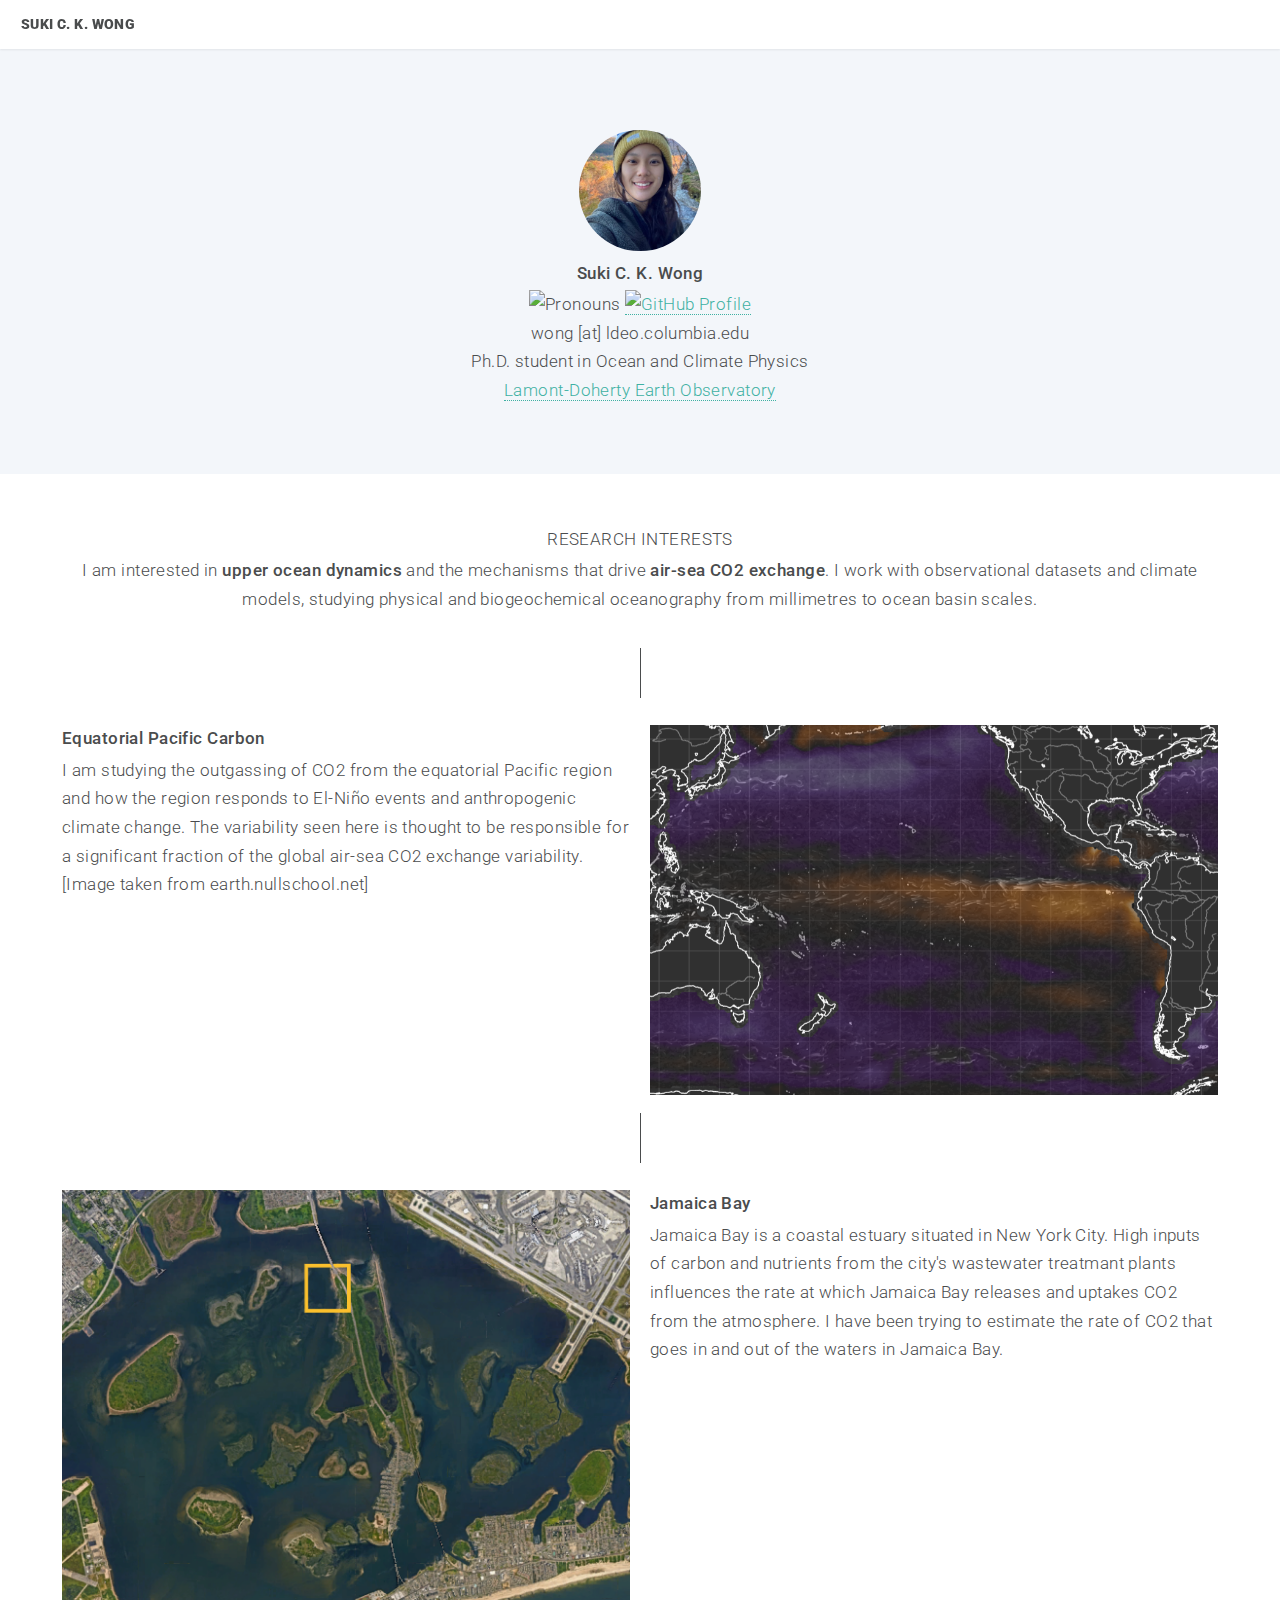
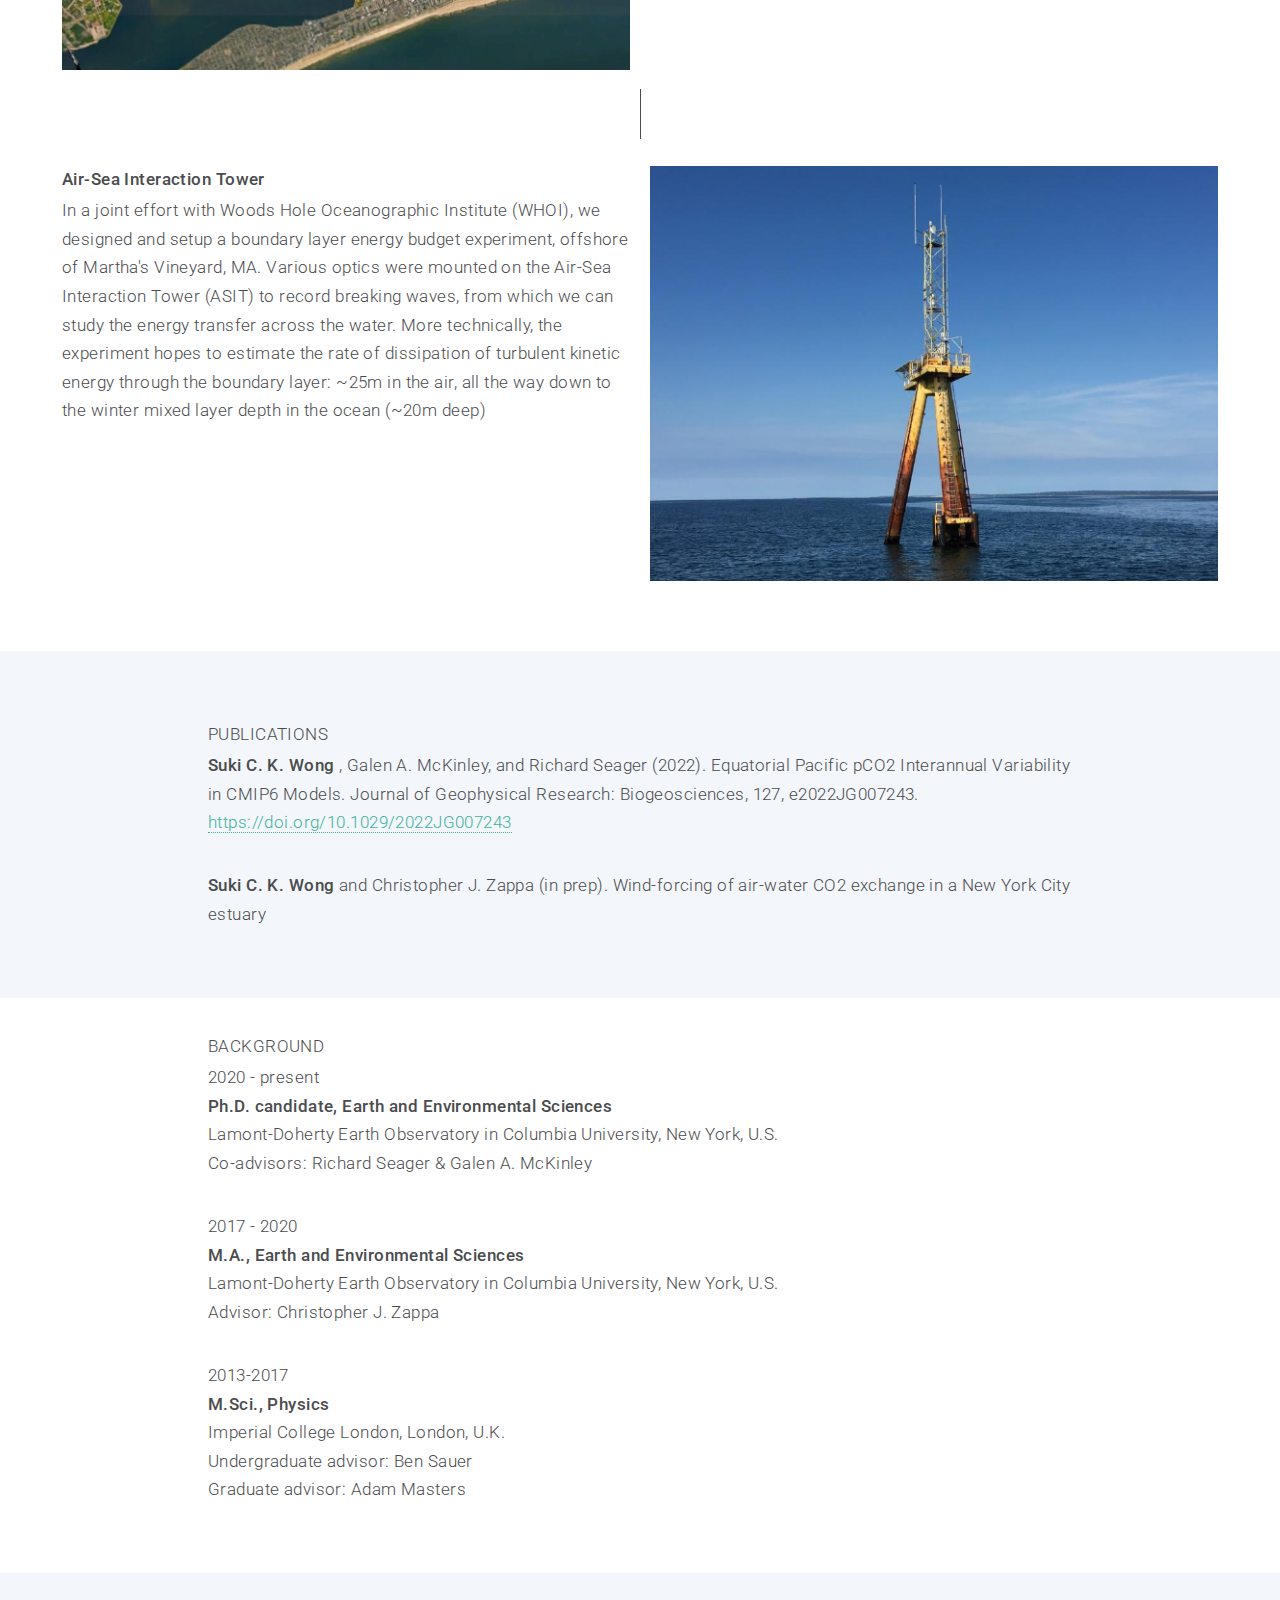
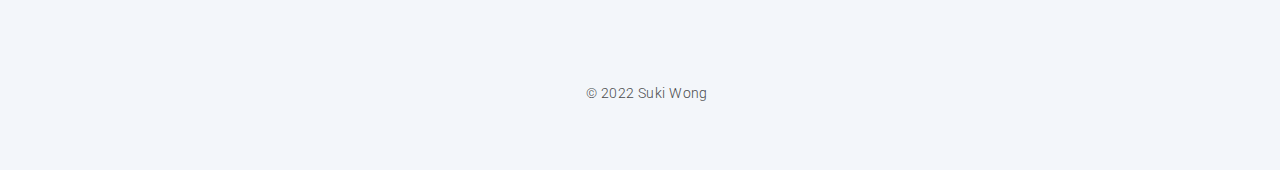
==== index.html @ 94320624 "Add files via upload" ====
<!DOCTYPE HTML>
<html>
	<head>
		<title>Suki</title>
		<meta charset="utf-8" />
		<meta name="viewport" content="width=device-width, initial-scale=1, user-scalable=no" />
		<link href="https://fonts.googleapis.com/css2?family=Open+Sans&family=Roboto:wght@100;300;400;500;700&display=swap" rel="stylesheet">
		<link rel="stylesheet" href="assets/css/main.css" />
		<noscript><link rel="stylesheet" href="assets/css/noscript.css" /></noscript>
	</head>
	<body class="no-sidebar is-preload">
		<div id="page-wrapper">

			<!-- Header -->
				<header id="header">
					<h1 id="logo"><a href="sckw.github.io">Suki C. K. Wong</a></h1>
					<nav id="nav">
						<ul>													
							<li class="current"><a href="#"></a></li>
							<!-- REMOVED DROPDOWN MENU TO KEEP IT SIMPLE FOR MY PERSONAL SITE -->
							<!-- <li class="submenu">
								<a href="#">Layouts</a>
								<ul>
									<li><a href="left-sidebar.html">Left Sidebar</a></li>
									<li><a href="right-sidebar.html">Right Sidebar</a></li>
									<li><a href="no-sidebar.html">No Sidebar</a></li>
									<li><a href="contact.html">Contact</a></li>
									<li class="submenu">
										<a href="#">Submenu</a>
										<ul>
											<li><a href="#">Dolore Sed</a></li>
											<li><a href="#">Consequat</a></li>
											<li><a href="#">Lorem Magna</a></li>
											<li><a href="#">Sed Magna</a></li>
											<li><a href="#">Ipsum Nisl</a></li>
										</ul>
									</li>
								</ul>
							</li> -->
						</ul>
					</nav>
				</header>

			<!-- Main -->
				<article id="main">

					<header class="special container">
						<!-- <span class="icon solid fa-mobile-alt"></span> -->
						<span class="profile"><img src ="suki_crop.jpeg"></span>
						<h4 id="name">Suki C. K. Wong</h4>
						<p>
						<img alt="Pronouns" src="https://img.shields.io/static/v1?label=pronouns&message=she/her&color=red&style=flat-square" />
						<a class="reference external image-reference" href="http://github.com/sckw"><img alt="GitHub Profile" src="https://img.shields.io/github/followers/sckw?label=Github&amp;logo=github&amp;style=flat-square" /></a><br>
						wong [at] ldeo.columbia.edu <br>
						Ph.D. student in Ocean and Climate Physics<br>
						<a href="https://www.ldeo.columbia.edu/">Lamont-Doherty Earth Observatory</a>
						</p>
					</header>

					<!-- One -->
						<section class="wrapper style4 container">

							<!-- Content -->
								<div class="content">
									<section>
										<header>
											<h4>Research interests</h4>
											<p>I am interested in <strong>upper ocean dynamics</strong> and the mechanisms that drive <strong>air-sea CO2 exchange</strong>.  I work with observational datasets and climate models, studying physical and biogeochemical oceanography from millimetres to ocean basin scales.</p>
										</header>

										<div class="vl"></div> 	
										<div class="row2">
										  <div class="column">
											<h4><strong>Equatorial Pacific Carbon</strong></h4>
											<p>I am studying the outgassing of CO2 from the equatorial Pacific region and how the region responds to El-Ni&#241;o events and anthropogenic climate change. The variability seen here is thought to be responsible for a significant fraction of the global air-sea CO2 exchange variability. [Image taken from earth.nullschool.net]</p>
										  </div>
										  <div class="column">
											<img src="nullearthschool_grab.png", style="width:100%;">											
										  </div>
										</div>
										
										<div class="vl"></div> 	
										
										<div class="row2">
										  <div class="column">
											<img src="JB.PNG", style="width:100%;">
										  </div>
										  <div class="column">
											<h4><strong>Jamaica Bay</strong></h4>
											<p> Jamaica Bay is a coastal estuary situated in New York City. High inputs of carbon and nutrients from the city's wastewater treatmant plants influences the rate at which Jamaica Bay releases and uptakes CO2 from the atmosphere. I have been trying to estimate the rate of CO2 that goes in and out of the waters in Jamaica Bay.</p>
										  </div>
										</div>
										
										<div class="vl"></div> 	
										<div class="row2">
										  <div class="column">
											<h4><strong>Air-Sea Interaction Tower</strong></h4>
											<p> In a joint effort with Woods Hole Oceanographic Institute (WHOI), we designed and setup a boundary layer energy budget experiment, offshore of Martha's Vineyard, MA. Various optics were mounted on the Air-Sea Interaction Tower (ASIT) to record breaking waves, from which we can study the energy transfer across the water. More technically, the experiment hopes to estimate the rate of dissipation of turbulent kinetic energy through the boundary layer: ~25m in the air, all the way down to the winter mixed layer depth in the ocean (~20m deep)</p>
										  </div>
										  <div class="column">
											<img src="asit.png", style="width:100%;">											
										  </div>
										</div>
										
									</section>
								</div>
						</section>
						<section class="wrapper style42 container">

							<div class="content2">
								<section>
									<header>
										<h4>Publications</h4>
										<p><strong>Suki C. K. Wong </strong>, Galen A. McKinley, and Richard Seager (2022). Equatorial Pacific pCO2 Interannual Variability  in CMIP6 Models. <i>Journal of
												Geophysical Research: Biogeosciences, 127, e2022JG007243.</i> <a href="https://doi.org/10.1029/2022JG007243"> https://doi.org/10.1029/2022JG007243</a></p>
										<p><strong>Suki C. K. Wong </strong>and Christopher J. Zappa (in prep). Wind-forcing of air-water CO2 exchange in a New York City estuary</p>
									</header>
							
									
								</section>
							</div>
							

						</section>
						<section class="wrapper style43 container">

							<div class="content3">
								<section>
									<header>
										<h4>Background</h4>
										<p>2020 - present<br><strong>Ph.D. candidate, Earth and Environmental Sciences</strong><br>Lamont-Doherty Earth Observatory in Columbia University, New York, U.S.<br>Co-advisors: Richard Seager & Galen A. McKinley
										</p>
										<p>2017 - 2020<br><strong>M.A., Earth and Environmental Sciences</strong><br>Lamont-Doherty Earth Observatory in Columbia University, New York, U.S.<br>Advisor: Christopher J. Zappa
										</p>
										<p>2013-2017<br><strong>M.Sci., Physics</strong><br>Imperial College London, London, U.K.<br>
										Undergraduate advisor: Ben Sauer<br>Graduate advisor: Adam Masters</p>
										</p>
									</header>
							
									
								</section>
							</div>
							

						</section>

					<!-- Two -->
						<!-- Learn more pages removed from personal website -->
						<!-- <section class="wrapper style1 container special">
							<div class="row">
								<div class="col-4 col-12-narrower">

									<section>
										<header>
											<h3>This is Something</h3>
										</header>
										<p>Sed tristique purus vitae volutpat ultrices. Aliquam eu elit eget arcu commodo suscipit dolor nec nibh. Proin a ullamcorper elit, et sagittis turpis. Integer ut fermentum.</p>
										<footer>
											<ul class="buttons">
												<li><a href="#" class="button small">Learn More</a></li>
											</ul>
										</footer>
									</section>

								</div>
								<div class="col-4 col-12-narrower">

									<section>
										<header>
											<h3>Also Something</h3>
										</header>
										<p>Sed tristique purus vitae volutpat ultrices. Aliquam eu elit eget arcu commodo suscipit dolor nec nibh. Proin a ullamcorper elit, et sagittis turpis. Integer ut fermentum.</p>
										<footer>
											<ul class="buttons">
												<li><a href="#" class="button small">Learn More</a></li>
											</ul>
										</footer>
									</section>

								</div>
								<div class="col-4 col-12-narrower">

									<section>
										<header>
											<h3>Probably Something</h3>
										</header>
										<p>Sed tristique purus vitae volutpat ultrices. Aliquam eu elit eget arcu commodo suscipit dolor nec nibh. Proin a ullamcorper elit, et sagittis turpis. Integer ut fermentum.</p>
										<footer>
											<ul class="buttons">
												<li><a href="#" class="button small">Learn More</a></li>
											</ul>
										</footer>
									</section> -->

								</div>
							</div>
						</section>

				</article>
				
				
			
			<!-- Section: r/dataisbeautiful -->
				<div class="hl"></div> 
				
				<!--<section id="data" class="wrapper style44 container"> -->
	
				<!-- <header>
					<h4 style="text-transform:lowercase"><strong>r/dataisbeautiful</strong></h4>
					<p>a collection of pretty visuals or interesting data </p>
				</header>
					<div class="row2">
					  <div class="column">
						<img src="mag.gif", style="width:100%;">		
					  </div>
					  <div class="column">		
						<h4><br><strong>Magnetic reconnection model</strong></h4>
						<p> Magnetic reconnection is a fundamental process that takes place across plasma boundaries, such as the Earth's magnetic field and the solar wind. On Earth, this phenomena drives geomagnetic storms and auroras. Here is an animation of the modelled electric field strength during reconnection events at Saturn's magnetopause</p>											
					  </div>
					</div>
				</section> -->


			<!-- Footer -->
				<footer id="footer">
					<!-- REMOVED ICONS for my PERSONAL WEBSITE -->
					<!-- <ul class="icons">
						<li><a href="#" class="icon brands circle fa-twitter"><span class="label">Twitter</span></a></li>
						<li><a href="#" class="icon brands circle fa-facebook-f"><span class="label">Facebook</span></a></li>
						<li><a href="#" class="icon brands circle fa-google-plus-g"><span class="label">Google+</span></a></li>
						<li><a href="#" class="icon brands circle fa-github"><span class="label">Github</span></a></li>
						<li><a href="#" class="icon brands circle fa-dribbble"><span class="label">Dribbble</span></a></li>
					</ul> -->

					<ul class="copyright">
						<li>&copy; 2022 Suki Wong</li>
					</ul>

				</footer>

		</div>

		<!-- Scripts -->
			<script src="assets/js/jquery.min.js"></script>
			<script src="assets/js/jquery.dropotron.min.js"></script>
			<script src="assets/js/jquery.scrolly.min.js"></script>
			<script src="assets/js/jquery.scrollgress.min.js"></script>
			<script src="assets/js/jquery.scrollex.min.js"></script>
			<script src="assets/js/browser.min.js"></script>
			<script src="assets/js/breakpoints.min.js"></script>
			<script src="assets/js/util.js"></script>
			<script src="assets/js/main.js"></script>

	</body>
</html>
---- assets/css/main.css ----
@import url("fontawesome-all.min.css");
@import url("https://fonts.googleapis.com/css?family=Lato:300,400,900");


/*
	Twenty by HTML5 UP
	html5up.net | @ajlkn
	Free for personal and commercial use under the CCA 3.0 license (html5up.net/license)
*/

html, body, div, span, applet, object,
iframe, h1, h2, h3, h4, h5, h6, p, blockquote,
pre, a, abbr, acronym, address, big, cite,
code, del, dfn, em, img, ins, kbd, q, s, samp,
small, strike, strong, sub, sup, tt, var, b,
u, i, center, dl, dt, dd, ol, ul, li, fieldset,
form, label, legend, table, caption, tbody,
tfoot, thead, tr, th, td, article, aside,
canvas, details, embed, figure, figcaption,
footer, header, hgroup, menu, nav, output, ruby,
section, summary, time, mark, audio, video {
	margin: 0;
	padding: 0;
	border: 0;
	font-size: 100%;
	font: inherit;
	vertical-align: baseline;}

article, aside, details, figcaption, figure,
footer, header, hgroup, menu, nav, section {
	display: block;}

body {
	line-height: 1;
}

ol, ul {
	list-style: none;
}

blockquote, q {
	quotes: none;
}

	blockquote:before, blockquote:after, q:before, q:after {
		content: '';
		content: none;
	}

table {
	border-collapse: collapse;
	border-spacing: 0;
}

body {
	-webkit-text-size-adjust: none;
}

mark {
	background-color: transparent;
	color: inherit;
}

input::-moz-focus-inner {
	border: 0;
	padding: 0;
}

input, select, textarea {
	-moz-appearance: none;
	-webkit-appearance: none;
	-ms-appearance: none;
	appearance: none;
}

/* Basic */

	html {
		box-sizing: border-box;
	}

	*, *:before, *:after {
		box-sizing: inherit;
	}

	body {
		background: #f3f6fa;
	}
	
	body p {
		font-size: 13pt;
	}

		body.is-preload *, body.is-preload *:before, body.is-preload *:after {
			-moz-animation: none !important;
			-webkit-animation: none !important;
			-ms-animation: none !important;
			animation: none !important;
			-moz-transition: none !important;
			-webkit-transition: none !important;
			-ms-transition: none !important;
			transition: none !important;
		}

	body, input, select, textarea {
		color: #4a4c4d;
		/*font-family: 'Lato', sans-serif;*/
		font-family: 'Roboto', sans-serif;
		font-size: 15pt;
		font-weight: 300;
		letter-spacing: 0.03em;
		line-height: 1.75em;
	}

	a {
		-moz-transition: color 0.2s ease-in-out, border-color 0.2s ease-in-out, background-color 0.2s ease-in-out;
		-webkit-transition: color 0.2s ease-in-out, border-color 0.2s ease-in-out, background-color 0.2s ease-in-out;
		-ms-transition: color 0.2s ease-in-out, border-color 0.2s ease-in-out, background-color 0.2s ease-in-out;
		transition: color 0.2s ease-in-out, border-color 0.2s ease-in-out, background-color 0.2s ease-in-out;
		color: #3fb1a3;
		text-decoration: none;
		border-bottom: dotted 1px;
	}

		a:hover {
			border-bottom-color: transparent;
		}

	strong, b {
		font-weight: 500;
	}

	p, ul, ol, dl, table, blockquote {
		margin: 0 0 2em 0;
	}
	
	#name {
		text-transform:none;
		font-weight:500;
	}
	
	h1, h2, h3, h4, h5, h6 {
		color: inherit;
		font-weight: 300;
		line-height: 1.75em;
		margin-bottom: 0.25em;
		text-transform: uppercase;
	}

		h1 a, h2 a, h3 a, h4 a, h5 a, h6 a {
			color: inherit;
			text-decoration: none;
			border: 0;
		}

	h2 {
		font-size: 1.5em;
		letter-spacing: 0.1em;
	}

	h3 {
		font-size: 1.15em;
		letter-spacing: 0.025em;
	}

	sub {
		font-size: 0.8em;
		position: relative;
		top: 0.5em;
	}

	sup {
		font-size: 0.8em;
		position: relative;
		top: -0.5em;
	}

	hr {
		border-top: solid 1px rgba(124, 128, 129, 0.2);
		border: 0;
		margin-bottom: 1.5em;
	}

	blockquote {
		border-left: solid 0.5em rgba(124, 128, 129, 0.2);
		font-style: italic;
		padding: 1em 0 1em 2em;
	}

/* Container */

	.container {
		margin: 0 auto;
		max-width: 100%;
		width: 1400px;
	}

		.container.medium {
			width: 1050px;
		}

		@media screen and (max-width: 1680px) {

			.container {
				width: 1200px;
			}

				.container.medium {
					width: 900px;
				}

		}

		@media screen and (max-width: 1280px) {

			.container {
				width: 960px;
			}

				.container.medium {
					width: 735px;
				}

		}

		@media screen and (max-width: 980px) {

			.container {
				width: 95%;
			}

				.container.medium {
					width: 71.25%;
				}

		}

		@media screen and (max-width: 840px) {

			.container {
				width: 95%;
			}

				.container.medium {
					width: 95%;
				}

		}

		@media screen and (max-width: 736px) {

			.container {
				width: 100%;
			}

				.container.medium {
					width: 100%;
				}

		}

/* Row */

	.row {
		display: flex;
		flex-wrap: wrap;
		box-sizing: border-box;
		align-items: stretch;
	}

		.row > * {
			box-sizing: border-box;
		}

		.row.gtr-uniform > * > :last-child {
			margin-bottom: 0;
		}

		.row.aln-left {
			justify-content: flex-start;
		}

		.row.aln-center {
			justify-content: center;
		}

		.row.aln-right {
			justify-content: flex-end;
		}

		.row.aln-top {
			align-items: flex-start;
		}

		.row.aln-middle {
			align-items: center;
		}

		.row.aln-bottom {
			align-items: flex-end;
		}

		.row > .imp {
			order: -1;
		}

		.row > .col-1 {
			width: 8.33333%;
		}

		.row > .off-1 {
			margin-left: 8.33333%;
		}

		.row > .col-2 {
			width: 16.66667%;
		}

		.row > .off-2 {
			margin-left: 16.66667%;
		}

		.row > .col-3 {
			width: 25%;
		}

		.row > .off-3 {
			margin-left: 25%;
		}

		.row > .col-4 {
			width: 33.33333%;
		}

		.row > .off-4 {
			margin-left: 33.33333%;
		}

		.row > .col-5 {
			width: 41.66667%;
		}

		.row > .off-5 {
			margin-left: 41.66667%;
		}

		.row > .col-6 {
			width: 50%;
		}

		.row > .off-6 {
			margin-left: 50%;
		}

		.row > .col-7 {
			width: 58.33333%;
		}

		.row > .off-7 {
			margin-left: 58.33333%;
		}

		.row > .col-8 {
			width: 66.66667%;
		}

		.row > .off-8 {
			margin-left: 66.66667%;
		}

		.row > .col-9 {
			width: 75%;
		}

		.row > .off-9 {
			margin-left: 75%;
		}

		.row > .col-10 {
			width: 83.33333%;
		}

		.row > .off-10 {
			margin-left: 83.33333%;
		}

		.row > .col-11 {
			width: 91.66667%;
		}

		.row > .off-11 {
			margin-left: 91.66667%;
		}

		.row > .col-12 {
			width: 100%;
		}

		.row > .off-12 {
			margin-left: 100%;
		}

		.row.gtr-0 {
			margin-top: 0px;
			margin-left: 0px;
		}

			.row.gtr-0 > * {
				padding: 0px 0 0 0px;
			}

			.row.gtr-0.gtr-uniform {
				margin-top: 0px;
			}

				.row.gtr-0.gtr-uniform > * {
					padding-top: 0px;
				}

		.row.gtr-25 {
			margin-top: -12.5px;
			margin-left: -12.5px;
		}

			.row.gtr-25 > * {
				padding: 12.5px 0 0 12.5px;
			}

			.row.gtr-25.gtr-uniform {
				margin-top: -12.5px;
			}

				.row.gtr-25.gtr-uniform > * {
					padding-top: 12.5px;
				}

		.row.gtr-50 {
			margin-top: -25px;
			margin-left: -25px;
		}

			.row.gtr-50 > * {
				padding: 25px 0 0 25px;
			}

			.row.gtr-50.gtr-uniform {
				margin-top: -25px;
			}

				.row.gtr-50.gtr-uniform > * {
					padding-top: 25px;
				}

		.row {
			margin-top: -50px;
			margin-left: -50px;
		}

			.row > * {
				padding: 50px 0 0 50px;
			}

			.row.gtr-uniform {
				margin-top: -50px;
			}

				.row.gtr-uniform > * {
					padding-top: 50px;
				}

		.row.gtr-150 {
			margin-top: -75px;
			margin-left: -75px;
		}

			.row.gtr-150 > * {
				padding: 75px 0 0 75px;
			}

			.row.gtr-150.gtr-uniform {
				margin-top: -75px;
			}

				.row.gtr-150.gtr-uniform > * {
					padding-top: 75px;
				}

		.row.gtr-200 {
			margin-top: -100px;
			margin-left: -100px;
		}

			.row.gtr-200 > * {
				padding: 100px 0 0 100px;
			}

			.row.gtr-200.gtr-uniform {
				margin-top: -100px;
			}

				.row.gtr-200.gtr-uniform > * {
					padding-top: 100px;
				}

		@media screen and (max-width: 1680px) {

			.row {
				display: flex;
				flex-wrap: wrap;
				box-sizing: border-box;
				align-items: stretch;
			}

				.row > * {
					box-sizing: border-box;
				}

				.row.gtr-uniform > * > :last-child {
					margin-bottom: 0;
				}

				.row.aln-left {
					justify-content: flex-start;
				}

				.row.aln-center {
					justify-content: center;
				}

				.row.aln-right {
					justify-content: flex-end;
				}

				.row.aln-top {
					align-items: flex-start;
				}

				.row.aln-middle {
					align-items: center;
				}

				.row.aln-bottom {
					align-items: flex-end;
				}

				.row > .imp-wide {
					order: -1;
				}

				.row > .col-1-wide {
					width: 8.33333%;
				}

				.row > .off-1-wide {
					margin-left: 8.33333%;
				}

				.row > .col-2-wide {
					width: 16.66667%;
				}

				.row > .off-2-wide {
					margin-left: 16.66667%;
				}

				.row > .col-3-wide {
					width: 25%;
				}

				.row > .off-3-wide {
					margin-left: 25%;
				}

				.row > .col-4-wide {
					width: 33.33333%;
				}

				.row > .off-4-wide {
					margin-left: 33.33333%;
				}

				.row > .col-5-wide {
					width: 41.66667%;
				}

				.row > .off-5-wide {
					margin-left: 41.66667%;
				}

				.row > .col-6-wide {
					width: 50%;
				}

				.row > .off-6-wide {
					margin-left: 50%;
				}

				.row > .col-7-wide {
					width: 58.33333%;
				}

				.row > .off-7-wide {
					margin-left: 58.33333%;
				}

				.row > .col-8-wide {
					width: 66.66667%;
				}

				.row > .off-8-wide {
					margin-left: 66.66667%;
				}

				.row > .col-9-wide {
					width: 75%;
				}

				.row > .off-9-wide {
					margin-left: 75%;
				}

				.row > .col-10-wide {
					width: 83.33333%;
				}

				.row > .off-10-wide {
					margin-left: 83.33333%;
				}

				.row > .col-11-wide {
					width: 91.66667%;
				}

				.row > .off-11-wide {
					margin-left: 91.66667%;
				}

				.row > .col-12-wide {
					width: 100%;
				}

				.row > .off-12-wide {
					margin-left: 100%;
				}

				.row.gtr-0 {
					margin-top: 0px;
					margin-left: 0px;
				}

					.row.gtr-0 > * {
						padding: 0px 0 0 0px;
					}

					.row.gtr-0.gtr-uniform {
						margin-top: 0px;
					}

						.row.gtr-0.gtr-uniform > * {
							padding-top: 0px;
						}

				.row.gtr-25 {
					margin-top: -10px;
					margin-left: -10px;
				}

					.row.gtr-25 > * {
						padding: 10px 0 0 10px;
					}

					.row.gtr-25.gtr-uniform {
						margin-top: -10px;
					}

						.row.gtr-25.gtr-uniform > * {
							padding-top: 10px;
						}

				.row.gtr-50 {
					margin-top: -20px;
					margin-left: -20px;
				}

					.row.gtr-50 > * {
						padding: 20px 0 0 20px;
					}

					.row.gtr-50.gtr-uniform {
						margin-top: -20px;
					}

						.row.gtr-50.gtr-uniform > * {
							padding-top: 20px;
						}

				.row {
					margin-top: -40px;
					margin-left: -40px;
				}

					.row > * {
						padding: 40px 0 0 40px;
					}

					.row.gtr-uniform {
						margin-top: -40px;
					}

						.row.gtr-uniform > * {
							padding-top: 40px;
						}

				.row.gtr-150 {
					margin-top: -60px;
					margin-left: -60px;
				}

					.row.gtr-150 > * {
						padding: 60px 0 0 60px;
					}

					.row.gtr-150.gtr-uniform {
						margin-top: -60px;
					}

						.row.gtr-150.gtr-uniform > * {
							padding-top: 60px;
						}

				.row.gtr-200 {
					margin-top: -80px;
					margin-left: -80px;
				}

					.row.gtr-200 > * {
						padding: 80px 0 0 80px;
					}

					.row.gtr-200.gtr-uniform {
						margin-top: -80px;
					}

						.row.gtr-200.gtr-uniform > * {
							padding-top: 80px;
						}

		}

		@media screen and (max-width: 1280px) {

			.row {
				display: flex;
				flex-wrap: wrap;
				box-sizing: border-box;
				align-items: stretch;
			}

				.row > * {
					box-sizing: border-box;
				}

				.row.gtr-uniform > * > :last-child {
					margin-bottom: 0;
				}

				.row.aln-left {
					justify-content: flex-start;
				}

				.row.aln-center {
					justify-content: center;
				}

				.row.aln-right {
					justify-content: flex-end;
				}

				.row.aln-top {
					align-items: flex-start;
				}

				.row.aln-middle {
					align-items: center;
				}

				.row.aln-bottom {
					align-items: flex-end;
				}

				.row > .imp-normal {
					order: -1;
				}

				.row > .col-1-normal {
					width: 8.33333%;
				}

				.row > .off-1-normal {
					margin-left: 8.33333%;
				}

				.row > .col-2-normal {
					width: 16.66667%;
				}

				.row > .off-2-normal {
					margin-left: 16.66667%;
				}

				.row > .col-3-normal {
					width: 25%;
				}

				.row > .off-3-normal {
					margin-left: 25%;
				}

				.row > .col-4-normal {
					width: 33.33333%;
				}

				.row > .off-4-normal {
					margin-left: 33.33333%;
				}

				.row > .col-5-normal {
					width: 41.66667%;
				}

				.row > .off-5-normal {
					margin-left: 41.66667%;
				}

				.row > .col-6-normal {
					width: 50%;
				}

				.row > .off-6-normal {
					margin-left: 50%;
				}

				.row > .col-7-normal {
					width: 58.33333%;
				}

				.row > .off-7-normal {
					margin-left: 58.33333%;
				}

				.row > .col-8-normal {
					width: 66.66667%;
				}

				.row > .off-8-normal {
					margin-left: 66.66667%;
				}

				.row > .col-9-normal {
					width: 75%;
				}

				.row > .off-9-normal {
					margin-left: 75%;
				}

				.row > .col-10-normal {
					width: 83.33333%;
				}

				.row > .off-10-normal {
					margin-left: 83.33333%;
				}

				.row > .col-11-normal {
					width: 91.66667%;
				}

				.row > .off-11-normal {
					margin-left: 91.66667%;
				}

				.row > .col-12-normal {
					width: 100%;
				}

				.row > .off-12-normal {
					margin-left: 100%;
				}

				.row.gtr-0 {
					margin-top: 0px;
					margin-left: 0px;
				}

					.row.gtr-0 > * {
						padding: 0px 0 0 0px;
					}

					.row.gtr-0.gtr-uniform {
						margin-top: 0px;
					}

						.row.gtr-0.gtr-uniform > * {
							padding-top: 0px;
						}

				.row.gtr-25 {
					margin-top: -10px;
					margin-left: -10px;
				}

					.row.gtr-25 > * {
						padding: 10px 0 0 10px;
					}

					.row.gtr-25.gtr-uniform {
						margin-top: -10px;
					}

						.row.gtr-25.gtr-uniform > * {
							padding-top: 10px;
						}

				.row.gtr-50 {
					margin-top: -20px;
					margin-left: -20px;
				}

					.row.gtr-50 > * {
						padding: 20px 0 0 20px;
					}

					.row.gtr-50.gtr-uniform {
						margin-top: -20px;
					}

						.row.gtr-50.gtr-uniform > * {
							padding-top: 20px;
						}

				.row {
					margin-top: -40px;
					margin-left: -40px;
				}

					.row > * {
						padding: 40px 0 0 40px;
					}

					.row.gtr-uniform {
						margin-top: -40px;
					}

						.row.gtr-uniform > * {
							padding-top: 40px;
						}

				.row.gtr-150 {
					margin-top: -60px;
					margin-left: -60px;
				}

					.row.gtr-150 > * {
						padding: 60px 0 0 60px;
					}

					.row.gtr-150.gtr-uniform {
						margin-top: -60px;
					}

						.row.gtr-150.gtr-uniform > * {
							padding-top: 60px;
						}

				.row.gtr-200 {
					margin-top: -80px;
					margin-left: -80px;
				}

					.row.gtr-200 > * {
						padding: 80px 0 0 80px;
					}

					.row.gtr-200.gtr-uniform {
						margin-top: -80px;
					}

						.row.gtr-200.gtr-uniform > * {
							padding-top: 80px;
						}

		}

		@media screen and (max-width: 980px) {

			.row {
				display: flex;
				flex-wrap: wrap;
				box-sizing: border-box;
				align-items: stretch;
			}

				.row > * {
					box-sizing: border-box;
				}

				.row.gtr-uniform > * > :last-child {
					margin-bottom: 0;
				}

				.row.aln-left {
					justify-content: flex-start;
				}

				.row.aln-center {
					justify-content: center;
				}

				.row.aln-right {
					justify-content: flex-end;
				}

				.row.aln-top {
					align-items: flex-start;
				}

				.row.aln-middle {
					align-items: center;
				}

				.row.aln-bottom {
					align-items: flex-end;
				}

				.row > .imp-narrow {
					order: -1;
				}

				.row > .col-1-narrow {
					width: 8.33333%;
				}

				.row > .off-1-narrow {
					margin-left: 8.33333%;
				}

				.row > .col-2-narrow {
					width: 16.66667%;
				}

				.row > .off-2-narrow {
					margin-left: 16.66667%;
				}

				.row > .col-3-narrow {
					width: 25%;
				}

				.row > .off-3-narrow {
					margin-left: 25%;
				}

				.row > .col-4-narrow {
					width: 33.33333%;
				}

				.row > .off-4-narrow {
					margin-left: 33.33333%;
				}

				.row > .col-5-narrow {
					width: 41.66667%;
				}

				.row > .off-5-narrow {
					margin-left: 41.66667%;
				}

				.row > .col-6-narrow {
					width: 50%;
				}

				.row > .off-6-narrow {
					margin-left: 50%;
				}

				.row > .col-7-narrow {
					width: 58.33333%;
				}

				.row > .off-7-narrow {
					margin-left: 58.33333%;
				}

				.row > .col-8-narrow {
					width: 66.66667%;
				}

				.row > .off-8-narrow {
					margin-left: 66.66667%;
				}

				.row > .col-9-narrow {
					width: 75%;
				}

				.row > .off-9-narrow {
					margin-left: 75%;
				}

				.row > .col-10-narrow {
					width: 83.33333%;
				}

				.row > .off-10-narrow {
					margin-left: 83.33333%;
				}

				.row > .col-11-narrow {
					width: 91.66667%;
				}

				.row > .off-11-narrow {
					margin-left: 91.66667%;
				}

				.row > .col-12-narrow {
					width: 100%;
				}

				.row > .off-12-narrow {
					margin-left: 100%;
				}

				.row.gtr-0 {
					margin-top: 0px;
					margin-left: 0px;
				}

					.row.gtr-0 > * {
						padding: 0px 0 0 0px;
					}

					.row.gtr-0.gtr-uniform {
						margin-top: 0px;
					}

						.row.gtr-0.gtr-uniform > * {
							padding-top: 0px;
						}

				.row.gtr-25 {
					margin-top: -7.5px;
					margin-left: -7.5px;
				}

					.row.gtr-25 > * {
						padding: 7.5px 0 0 7.5px;
					}

					.row.gtr-25.gtr-uniform {
						margin-top: -7.5px;
					}

						.row.gtr-25.gtr-uniform > * {
							padding-top: 7.5px;
						}

				.row.gtr-50 {
					margin-top: -15px;
					margin-left: -15px;
				}

					.row.gtr-50 > * {
						padding: 15px 0 0 15px;
					}

					.row.gtr-50.gtr-uniform {
						margin-top: -15px;
					}

						.row.gtr-50.gtr-uniform > * {
							padding-top: 15px;
						}

				.row {
					margin-top: -30px;
					margin-left: -30px;
				}

					.row > * {
						padding: 30px 0 0 30px;
					}

					.row.gtr-uniform {
						margin-top: -30px;
					}

						.row.gtr-uniform > * {
							padding-top: 30px;
						}

				.row.gtr-150 {
					margin-top: -45px;
					margin-left: -45px;
				}

					.row.gtr-150 > * {
						padding: 45px 0 0 45px;
					}

					.row.gtr-150.gtr-uniform {
						margin-top: -45px;
					}

						.row.gtr-150.gtr-uniform > * {
							padding-top: 45px;
						}

				.row.gtr-200 {
					margin-top: -60px;
					margin-left: -60px;
				}

					.row.gtr-200 > * {
						padding: 60px 0 0 60px;
					}

					.row.gtr-200.gtr-uniform {
						margin-top: -60px;
					}

						.row.gtr-200.gtr-uniform > * {
							padding-top: 60px;
						}

		}

		@media screen and (max-width: 840px) {

			.row {
				display: flex;
				flex-wrap: wrap;
				box-sizing: border-box;
				align-items: stretch;
			}

				.row > * {
					box-sizing: border-box;
				}

				.row.gtr-uniform > * > :last-child {
					margin-bottom: 0;
				}

				.row.aln-left {
					justify-content: flex-start;
				}

				.row.aln-center {
					justify-content: center;
				}

				.row.aln-right {
					justify-content: flex-end;
				}

				.row.aln-top {
					align-items: flex-start;
				}

				.row.aln-middle {
					align-items: center;
				}

				.row.aln-bottom {
					align-items: flex-end;
				}

				.row > .imp-narrower {
					order: -1;
				}

				.row > .col-1-narrower {
					width: 8.33333%;
				}

				.row > .off-1-narrower {
					margin-left: 8.33333%;
				}

				.row > .col-2-narrower {
					width: 16.66667%;
				}

				.row > .off-2-narrower {
					margin-left: 16.66667%;
				}

				.row > .col-3-narrower {
					width: 25%;
				}

				.row > .off-3-narrower {
					margin-left: 25%;
				}

				.row > .col-4-narrower {
					width: 33.33333%;
				}

				.row > .off-4-narrower {
					margin-left: 33.33333%;
				}

				.row > .col-5-narrower {
					width: 41.66667%;
				}

				.row > .off-5-narrower {
					margin-left: 41.66667%;
				}

				.row > .col-6-narrower {
					width: 50%;
				}

				.row > .off-6-narrower {
					margin-left: 50%;
				}

				.row > .col-7-narrower {
					width: 58.33333%;
				}

				.row > .off-7-narrower {
					margin-left: 58.33333%;
				}

				.row > .col-8-narrower {
					width: 66.66667%;
				}

				.row > .off-8-narrower {
					margin-left: 66.66667%;
				}

				.row > .col-9-narrower {
					width: 75%;
				}

				.row > .off-9-narrower {
					margin-left: 75%;
				}

				.row > .col-10-narrower {
					width: 83.33333%;
				}

				.row > .off-10-narrower {
					margin-left: 83.33333%;
				}

				.row > .col-11-narrower {
					width: 91.66667%;
				}

				.row > .off-11-narrower {
					margin-left: 91.66667%;
				}

				.row > .col-12-narrower {
					width: 100%;
				}

				.row > .off-12-narrower {
					margin-left: 100%;
				}

				.row.gtr-0 {
					margin-top: 0px;
					margin-left: 0px;
				}

					.row.gtr-0 > * {
						padding: 0px 0 0 0px;
					}

					.row.gtr-0.gtr-uniform {
						margin-top: 0px;
					}

						.row.gtr-0.gtr-uniform > * {
							padding-top: 0px;
						}

				.row.gtr-25 {
					margin-top: -7.5px;
					margin-left: -7.5px;
				}

					.row.gtr-25 > * {
						padding: 7.5px 0 0 7.5px;
					}

					.row.gtr-25.gtr-uniform {
						margin-top: -7.5px;
					}

						.row.gtr-25.gtr-uniform > * {
							padding-top: 7.5px;
						}

				.row.gtr-50 {
					margin-top: -15px;
					margin-left: -15px;
				}

					.row.gtr-50 > * {
						padding: 15px 0 0 15px;
					}

					.row.gtr-50.gtr-uniform {
						margin-top: -15px;
					}

						.row.gtr-50.gtr-uniform > * {
							padding-top: 15px;
						}

				.row {
					margin-top: -30px;
					margin-left: -30px;
				}

					.row > * {
						padding: 30px 0 0 30px;
					}

					.row.gtr-uniform {
						margin-top: -30px;
					}

						.row.gtr-uniform > * {
							padding-top: 30px;
						}

				.row.gtr-150 {
					margin-top: -45px;
					margin-left: -45px;
				}

					.row.gtr-150 > * {
						padding: 45px 0 0 45px;
					}

					.row.gtr-150.gtr-uniform {
						margin-top: -45px;
					}

						.row.gtr-150.gtr-uniform > * {
							padding-top: 45px;
						}

				.row.gtr-200 {
					margin-top: -60px;
					margin-left: -60px;
				}

					.row.gtr-200 > * {
						padding: 60px 0 0 60px;
					}

					.row.gtr-200.gtr-uniform {
						margin-top: -60px;
					}

						.row.gtr-200.gtr-uniform > * {
							padding-top: 60px;
						}

		}

		@media screen and (max-width: 736px) {

			.row {
				display: flex;
				flex-wrap: wrap;
				box-sizing: border-box;
				align-items: stretch;
			}

				.row > * {
					box-sizing: border-box;
				}

				.row.gtr-uniform > * > :last-child {
					margin-bottom: 0;
				}

				.row.aln-left {
					justify-content: flex-start;
				}

				.row.aln-center {
					justify-content: center;
				}

				.row.aln-right {
					justify-content: flex-end;
				}

				.row.aln-top {
					align-items: flex-start;
				}

				.row.aln-middle {
					align-items: center;
				}

				.row.aln-bottom {
					align-items: flex-end;
				}

				.row > .imp-mobile {
					order: -1;
				}

				.row > .col-1-mobile {
					width: 8.33333%;
				}

				.row > .off-1-mobile {
					margin-left: 8.33333%;
				}

				.row > .col-2-mobile {
					width: 16.66667%;
				}

				.row > .off-2-mobile {
					margin-left: 16.66667%;
				}

				.row > .col-3-mobile {
					width: 25%;
				}

				.row > .off-3-mobile {
					margin-left: 25%;
				}

				.row > .col-4-mobile {
					width: 33.33333%;
				}

				.row > .off-4-mobile {
					margin-left: 33.33333%;
				}

				.row > .col-5-mobile {
					width: 41.66667%;
				}

				.row > .off-5-mobile {
					margin-left: 41.66667%;
				}

				.row > .col-6-mobile {
					width: 50%;
				}

				.row > .off-6-mobile {
					margin-left: 50%;
				}

				.row > .col-7-mobile {
					width: 58.33333%;
				}

				.row > .off-7-mobile {
					margin-left: 58.33333%;
				}

				.row > .col-8-mobile {
					width: 66.66667%;
				}

				.row > .off-8-mobile {
					margin-left: 66.66667%;
				}

				.row > .col-9-mobile {
					width: 75%;
				}

				.row > .off-9-mobile {
					margin-left: 75%;
				}

				.row > .col-10-mobile {
					width: 83.33333%;
				}

				.row > .off-10-mobile {
					margin-left: 83.33333%;
				}

				.row > .col-11-mobile {
					width: 91.66667%;
				}

				.row > .off-11-mobile {
					margin-left: 91.66667%;
				}

				.row > .col-12-mobile {
					width: 100%;
				}

				.row > .off-12-mobile {
					margin-left: 100%;
				}

				.row.gtr-0 {
					margin-top: 0px;
					margin-left: 0px;
				}

					.row.gtr-0 > * {
						padding: 0px 0 0 0px;
					}

					.row.gtr-0.gtr-uniform {
						margin-top: 0px;
					}

						.row.gtr-0.gtr-uniform > * {
							padding-top: 0px;
						}

				.row.gtr-25 {
					margin-top: -7.5px;
					margin-left: -7.5px;
				}

					.row.gtr-25 > * {
						padding: 7.5px 0 0 7.5px;
					}

					.row.gtr-25.gtr-uniform {
						margin-top: -7.5px;
					}

						.row.gtr-25.gtr-uniform > * {
							padding-top: 7.5px;
						}

				.row.gtr-50 {
					margin-top: -15px;
					margin-left: -15px;
				}

					.row.gtr-50 > * {
						padding: 15px 0 0 15px;
					}

					.row.gtr-50.gtr-uniform {
						margin-top: -15px;
					}

						.row.gtr-50.gtr-uniform > * {
							padding-top: 15px;
						}

				.row {
					margin-top: -30px;
					margin-left: -30px;
				}

					.row > * {
						padding: 30px 0 0 30px;
					}

					.row.gtr-uniform {
						margin-top: -30px;
					}

						.row.gtr-uniform > * {
							padding-top: 30px;
						}

				.row.gtr-150 {
					margin-top: -45px;
					margin-left: -45px;
				}

					.row.gtr-150 > * {
						padding: 45px 0 0 45px;
					}

					.row.gtr-150.gtr-uniform {
						margin-top: -45px;
					}

						.row.gtr-150.gtr-uniform > * {
							padding-top: 45px;
						}

				.row.gtr-200 {
					margin-top: -60px;
					margin-left: -60px;
				}

					.row.gtr-200 > * {
						padding: 60px 0 0 60px;
					}

					.row.gtr-200.gtr-uniform {
						margin-top: -60px;
					}

						.row.gtr-200.gtr-uniform > * {
							padding-top: 60px;
						}

		}

/* Section/Article */

	section.special, article.special {
		text-align: center;
	}

	header.major {
		padding-bottom: 2em;
	}

	header.special {
		margin-bottom: 5em;
		padding-top: 7em;
		position: relative;
		text-align: center;
	}

		header.special:before, header.special:after {
			/* border-bottom: solid 1.5px;
			border-top: solid 1.5px; */
			content: '';
			height: 7px;
			opacity: 0.1;
			position: absolute;
			top: 1.75em;
			width: 43%;
		}

		header.special:before {
			left: 0;
		}

		header.special:after {
			right: 0;
		}

		header.special h2 {
			margin-bottom: 0;
		}

		header.special h2 + p {
			margin-bottom: 0;
			padding-top: 1.5em;
		}

		header.special .icon {
			cursor: default;
			height: 7em;
			left: 0;
			position: absolute;
			text-align: center;
			top: 1em;
			width: 100%;
		}

			header.special .icon:before {
				font-size: 3.5em;
				opacity: 0.35;
			}

	footer > :last-child {
		margin-bottom: 0;
	}

	footer.major {
		padding-top: 3em;
	}

/* Form */

	input[type="text"],
	input[type="password"],
	input[type="email"],
	textarea {
		-moz-transition: background-color 0.2s ease-in-out, border-color 0.2s ease-in-out;
		-webkit-transition: background-color 0.2s ease-in-out, border-color 0.2s ease-in-out;
		-ms-transition: background-color 0.2s ease-in-out, border-color 0.2s ease-in-out;
		transition: background-color 0.2s ease-in-out, border-color 0.2s ease-in-out;
		-moz-appearance: none;
		-webkit-appearance: none;
		-ms-appearance: none;
		appearance: none;
		background: none;
		border: solid 1px rgba(124, 128, 129, 0.2);
		border-radius: 0;
		color: inherit;
		display: block;
		padding: 0.75em;
		text-decoration: none;
		width: 100%;
		outline: 0;
	}

		input[type="text"]:focus,
		input[type="password"]:focus,
		input[type="email"]:focus,
		textarea:focus {
			border-color: #83d3c9;
		}

	input[type="text"],
	input[type="password"],
	input[type="email"] {
		line-height: 1em;
	}

	::-webkit-input-placeholder {
		color: inherit;
		opacity: 0.5;
		position: relative;
		top: 3px;
	}

	:-moz-placeholder {
		color: inherit;
		opacity: 0.5;
	}

	::-moz-placeholder {
		color: inherit;
		opacity: 0.5;
	}

	:-ms-input-placeholder {
		color: inherit;
		opacity: 0.5;
	}

/* Image */

	.image {
		border: 0;
		position: relative;
	}

		.image:before {
			background: url("images/overlay.png");
			content: '';
			height: 100%;
			left: 0;
			position: absolute;
			top: 0;
			width: 100%;
		}

		.image.fit {
			display: block;
		}

			.image.fit img {
				display: block;
				width: 100%;
			}

		.image.featured {
			display: block;
			margin: 0 0 2em 0;
		}

			.image.featured img {
				display: block;
				width: 100%;
			}

/* Icon */

	.icon {
		text-decoration: none;
		position: relative;
	}

		.icon:before {
			-moz-osx-font-smoothing: grayscale;
			-webkit-font-smoothing: antialiased;
			display: inline-block;
			font-style: normal;
			font-variant: normal;
			text-rendering: auto;
			line-height: 1;
			text-transform: none !important;
			font-family: 'Font Awesome 5 Free';
			font-weight: 400;
		}

		.icon.solid:before {
			font-weight: 900;
		}

		.icon:before {
			line-height: inherit;
		}

		.icon.brands:before {
			font-family: 'Font Awesome 5 Brands';
		}

		.icon.circle {
			-moz-transition: all 0.2s ease-in-out;
			-webkit-transition: all 0.2s ease-in-out;
			-ms-transition: all 0.2s ease-in-out;
			transition: all 0.2s ease-in-out;
			border: 0;
			border-radius: 100%;
			display: inline-block;
			font-size: 1.25em;
			height: 2.25em;
			left: 0;
			line-height: 2.25em;
			text-align: center;
			text-decoration: none;
			top: 0;
			width: 2.25em;
		}

			.icon.circle:hover {
				top: -0.2em;
			}

			.icon.circle.fa-twitter {
				background: #70aecd;
				color: #fff;
			}

				.icon.circle.fa-twitter:hover {
					background: #7fb7d2;
				}

			.icon.circle.fa-facebook-f {
				background: #7490c3;
				color: #fff;
			}

				.icon.circle.fa-facebook-f:hover {
					background: #829bc9;
				}

			.icon.circle.fa-google-plus-g {
				background: #db6b67;
				color: #fff;
			}

				.icon.circle.fa-google-plus-g:hover {
					background: #df7b77;
				}

			.icon.circle.fa-github {
				background: #dcad8b;
				color: #fff;
			}

				.icon.circle.fa-github:hover {
					background: #e1b89b;
				}

			.icon.circle.fa-dribbble {
				background: #da83ae;
				color: #fff;
			}

				.icon.circle.fa-dribbble:hover {
					background: #df93b8;
				}

		.icon.featured {
			cursor: default;
			display: block;
			margin: 0 0 1.5em 0;
			opacity: 0.35;
			text-align: center;
		}

			.icon.featured:before {
				font-size: 5em;
				line-height: 1em;
			}

		.icon > .label {
			display: none;
		}

/* List */

	ol {
		list-style: decimal;
		padding-left: 1.25em;
	}

		ol li {
			padding-left: 0.25em;
		}

	ul {
		list-style: disc;
		padding-left: 1em;
	}

		ul li {
			padding-left: 0.5em;
		}

/* Icons */

	ul.icons {
		list-style: none;
		padding-left: 0;
		cursor: default;
	}

		ul.icons li {
			display: inline-block;
			line-height: 1em;
			padding-left: 0.5em;
		}

			ul.icons li:first-child {
				padding-left: 0;
			}

/* Featured Icons */

	ul.featured-icons {
		cursor: default;
		margin: -0.75em 0 0 0;
		opacity: 0.35;
		overflow: hidden;
		position: relative;
		list-style: none;
		padding-left: 0;
	}

		ul.featured-icons li {
			display: block;
			float: left;
			text-align: center;
			width: 50%;
			padding-left: 0;
			margin-bottom: 1em;
		}

			ul.featured-icons li .icon {
				display: inline-block;
				font-size: 5.5em;
				height: 1em;
				line-height: 1.5em;
				width: 1em;
			}

/* Buttons */

	ul.buttons {
		cursor: default;
		list-style: none;
		padding-left: 0;
	}

		ul.buttons:last-child {
			margin-bottom: 0;
		}

		ul.buttons li {
			display: inline-block;
			padding: 0 0 0 1.5em;
		}

			ul.buttons li:first-child {
				padding: 0;
			}

		ul.buttons.stacked li {
			display: block;
			padding: 1.5em 0 0 0;
		}

			ul.buttons.stacked li:first-child {
				padding: 0;
			}

/* Table */

	table {
		width: 100%;
	}

		table.default {
			width: 100%;
		}

			table.default tbody tr {
				border-bottom: solid 1px rgba(124, 128, 129, 0.2);
			}

			table.default td {
				padding: 0.5em 1em 0.5em 1em;
			}

			table.default th {
				font-weight: 400;
				padding: 0.5em 1em 0.5em 1em;
				text-align: left;
			}

			table.default thead {
				background: #4a4c4d;
				color: #fff;
			}

/* Button */

	input[type="button"],
	input[type="submit"],
	input[type="reset"],
	button,
	.button {
		-moz-appearance: none;
		-webkit-appearance: none;
		-ms-appearance: none;
		appearance: none;
		-moz-transition: color 0.2s ease-in-out, border-color 0.2s ease-in-out, background-color 0.2s ease-in-out;
		-webkit-transition: color 0.2s ease-in-out, border-color 0.2s ease-in-out, background-color 0.2s ease-in-out;
		-ms-transition: color 0.2s ease-in-out, border-color 0.2s ease-in-out, background-color 0.2s ease-in-out;
		transition: color 0.2s ease-in-out, border-color 0.2s ease-in-out, background-color 0.2s ease-in-out;
		background: none;
		border: solid 1px;
		border-radius: 0;
		color: inherit;
		cursor: pointer;
		display: inline-block;
		font-size: 0.8em;
		font-weight: 900;
		letter-spacing: 2px;
		min-width: 18em;
		padding: 0 0.75em;
		line-height: 3.75em;
		text-align: center;
		text-decoration: none;
		text-transform: uppercase;
	}

		input[type="button"]:hover,
		input[type="submit"]:hover,
		input[type="reset"]:hover,
		button:hover,
		.button:hover {
			background: rgba(188, 202, 206, 0.15);
			border-color: inherit;
		}

		input[type="button"].primary,
		input[type="submit"].primary,
		input[type="reset"].primary,
		button.primary,
		.button.primary {
			background: #83d3c9;
			border-color: #83d3c9;
			color: #fff !important;
		}

			input[type="button"].primary:hover,
			input[type="submit"].primary:hover,
			input[type="reset"].primary:hover,
			button.primary:hover,
			.button.primary:hover {
				background: #96dad1 !important;
				border-color: #96dad1 !important;
			}

		input[type="button"].fit,
		input[type="submit"].fit,
		input[type="reset"].fit,
		button.fit,
		.button.fit {
			width: 100%;
		}

		input[type="button"].small,
		input[type="submit"].small,
		input[type="reset"].small,
		button.small,
		.button.small {
			font-size: 0.7em;
			min-width: 14em;
			padding: 0.5em 0;
		}

/* Wrapper */

	.wrapper {
		margin-bottom: 5em;
		padding: 5em;
		width:100%;
	}

		.wrapper.style1 {
			padding: 0;
		}

		.wrapper.style2 {
			background-color: #83d3c9;
			background-image: url("images/light-bl.svg"), url("images/light-br.svg");
			background-position: bottom left, bottom right;
			background-repeat: no-repeat, no-repeat;
			background-size: 25em, 25em;
			color: #fff;
		}

			.wrapper.style2 input[type="button"]:hover,
			.wrapper.style2 input[type="submit"]:hover,
			.wrapper.style2 input[type="reset"]:hover,
			.wrapper.style2 button:hover,
			.wrapper.style2 .button:hover {
				background: rgba(255, 255, 255, 0.15) !important;
			}

			.wrapper.style2 input[type="button"].primary,
			.wrapper.style2 input[type="submit"].primary,
			.wrapper.style2 input[type="reset"].primary,
			.wrapper.style2 button.primary,
			.wrapper.style2 .button.primary {
				background: #fff;
				border-color: #fff;
				color: #83d3c9 !important;
			}

				.wrapper.style2 input[type="button"].primary:hover,
				.wrapper.style2 input[type="submit"].primary:hover,
				.wrapper.style2 input[type="reset"].primary:hover,
				.wrapper.style2 button.primary:hover,
				.wrapper.style2 .button.primary:hover {
					border-color: inherit !important;
					color: #fff !important;
				}

		.wrapper.style3 {
			background: #fff;
			color: inherit;
		}

		.wrapper.style4 {
			background: #fff;
			color: inherit;
			padding: 2em 12em;
		}
		
		.wrapper.style42 {
			padding: 0em 12em;
		}
		.wrapper.style43 {
			background: #fff;
			padding: 2em 12em;
		}
		
		.wrapper.style44 {
			padding: 5em 12em;
			margin-top:-2em;
			background: #fff;
		}
		
		.hl {
			height:10px;
		}
		
		.vl {
		  border-left: 6px solid #4a4c4d;
		  height: 50px;
		  margin-left:50%;
		  border-width:1pt;
		  padding-top:1em;
		}
		
		* {
		  box-sizing: border-box;
		}

		.row2 {
			padding-top:1em;
		    display: flex;
		}

		/* Create two equal columns that sits next to each other */
		.row2 > div {
		  max-width: 50%;
		  padding:10px;
		}
		
		

/* Header */

	@-moz-keyframes reveal-header {
		0% {
			top: -5em;
		}

		100% {
			top: 0;
		}
	}

	@-webkit-keyframes reveal-header {
		0% {
			top: -5em;
		}

		100% {
			top: 0;
		}
	}

	@-ms-keyframes reveal-header {
		0% {
			top: -5em;
		}

		100% {
			top: 0;
		}
	}

	@keyframes reveal-header {
		0% {
			top: -5em;
		}

		100% {
			top: 0;
		}
	}

	#header {
		background: #fff;
		box-shadow: 0 1px 2px 0 rgba(0, 0, 0, 0.075);
		color: inherit;
		cursor: default;
		font-size: 0.8em;
		left: 0;
		padding: 1em 1.5em;
		position: fixed;
		top: 0;
		width: 100%;
		z-index: 10000;
	}

		#header h1 {
			font-weight: 900;
			margin: 0;
		}

			#header h1 span {
				font-weight: 300;
			}
			
		#header h4, strong{
			text-transform: none;
		}

		#header nav {
			letter-spacing: 0.075em;
			position: absolute;
			right: 1.5em;
			text-transform: none;
			top: 0.75em;
		}

			#header nav ul {
				list-style: none;
				padding-left: 0;
			}

				#header nav ul li {
					display: inline-block;
					margin-left: 1.5em;
					padding-left: 0;
				}

					#header nav ul li > ul {
						display: none;
					}

					#header nav ul li a {
						border: solid 1px transparent;
						color: inherit;
						display: inline-block;
						line-height: 1em;
						padding: 0.6em 0.75em;
						text-decoration: none;
					}

					#header nav ul li input[type="button"],
					#header nav ul li input[type="submit"],
					#header nav ul li input[type="reset"],
					#header nav ul li button,
					#header nav ul li .button {
						font-size: 1em;
						min-width: 0;
						width: auto;
					}

					#header nav ul li.submenu > a {
						text-decoration: none;
					}

						#header nav ul li.submenu > a:before {
							-moz-osx-font-smoothing: grayscale;
							-webkit-font-smoothing: antialiased;
							display: inline-block;
							font-style: normal;
							font-variant: normal;
							text-rendering: auto;
							line-height: 1;
							text-transform: none !important;
							font-family: 'Font Awesome 5 Free'; 
							font-weight: 900;
						}

						#header nav ul li.submenu > a:before {
							content: '\f107';
							margin-right: 0.65em;
						}

					#header nav ul li.active > a, #header nav ul li:hover > a {
						-moz-transition: all 0.2s ease-in-out;
						-webkit-transition: all 0.2s ease-in-out;
						-ms-transition: all 0.2s ease-in-out;
						transition: all 0.2s ease-in-out;
						background: rgba(188, 202, 206, 0.15);
					}

					#header nav ul li.current > a {
						font-weight: 400;
						text-transform: lowercase;
					}

		#header.reveal {
			-moz-animation: reveal-header 0.5s;
			-webkit-animation: reveal-header 0.5s;
			-ms-animation: reveal-header 0.5s;
			animation: reveal-header 0.5s;
		}

		#header.alt {
			-moz-animation: none;
			-webkit-animation: none;
			-ms-animation: none;
			animation: none;
			background: transparent;
			box-shadow: none;
			color: #fff;
			padding: 2em 2.5em;
			position: absolute;
		}

			#header.alt nav {
				right: 2.5em;
				top: 1.75em;
			}

				#header.alt nav ul li.active > a, #header.alt nav ul li:hover > a {
					border: solid 1px;
				}

/* Dropotron */

	.dropotron {
		list-style: none;
		padding-left: 0;
		background: #fff;
		box-shadow: 0 1px 2px 0 rgba(0, 0, 0, 0.075);
		line-height: 2.25em;
		min-width: 13em;
		padding: 1em 0;
		text-transform: uppercase;
		margin-top: calc(-1em + 1px);
	}

		.dropotron.level-0 {
			font-size: 0.7em;
			font-weight: 400;
			margin-top: 1.5em;
		}

			.dropotron.level-0:before {
				border-bottom: solid 0.5em #fff;
				border-left: solid 0.5em transparent;
				border-right: solid 0.5em transparent;
				content: '';
				left: 0.75em;
				position: absolute;
				top: -0.45em;
			}

		.dropotron > li {
			border-top: solid 1px rgba(124, 128, 129, 0.2);
			padding-left: 0;
		}

			.dropotron > li > a {
				-moz-transition: none;
				-webkit-transition: none;
				-ms-transition: none;
				transition: none;
				color: inherit;
				text-decoration: none;
				padding: 0 1em;
				border: 0;
			}

			.dropotron > li:hover > a {
				background: #83d3c9;
				color: #fff;
			}

			.dropotron > li:first-child {
				border-top: 0;
			}

/* Banner */

	@-moz-keyframes reveal-banner {
		0% {
			opacity: 0;
		}

		100% {
			opacity: 1;
		}
	}

	@-webkit-keyframes reveal-banner {
		0% {
			opacity: 0;
		}

		100% {
			opacity: 1;
		}
	}

	@-ms-keyframes reveal-banner {
		0% {
			opacity: 0;
		}

		100% {
			opacity: 1;
		}
	}

	@keyframes reveal-banner {
		0% {
			opacity: 0;
		}

		100% {
			opacity: 1;
		}
	}

	#banner {
		background-attachment: scroll, scroll, scroll, fixed;
		background-color: #645862;
		background-image: url("images/light-bl.svg"), url("images/light-br.svg"), url("images/overlay.png"), url("../../images/banner.jpg");
		background-position: bottom left, bottom right, top left, top center;
		background-repeat: no-repeat, no-repeat, repeat, no-repeat;
		background-size: 25em, 25em, auto, cover;
		color: #fff;
		cursor: default;
		padding: 6em 0;
		text-align: center;
	}

		#banner .inner {
			-moz-animation: reveal-banner 1s 0.25s ease-in-out;
			-webkit-animation: reveal-banner 1s 0.25s ease-in-out;
			-ms-animation: reveal-banner 1s 0.25s ease-in-out;
			animation: reveal-banner 1s 0.25s ease-in-out;
			-moz-animation-fill-mode: forwards;
			-webkit-animation-fill-mode: forwards;
			-ms-animation-fill-mode: forwards;
			animation-fill-mode: forwards;
			background: rgba(52, 27, 43, 0.5);
			color: #fff;
			display: inline-block;
			opacity: 0;
			padding: 3em;
			text-align: center;
		}

			#banner .inner header {
				display: inline-block;
				border-bottom: solid 2px;
				border-top: solid 2px;
				margin: 0 0 2em 0;
				padding: 3px 0 3px 0;
			}

				#banner .inner header h2 {
					border-bottom: solid 2px;
					border-top: solid 2px;
					font-size: 2.5em;
					font-weight: 900;
					letter-spacing: 0.2em;
					margin: 0;
					padding-left: 0.05em;
					position: relative;
					text-transform: uppercase;
				}

			#banner .inner p {
				letter-spacing: 0.1em;
				margin: 0;
				text-transform: uppercase;
			}

				#banner .inner p a {
					color: inherit;
					font-weight: 400;
					text-decoration: none;
				}

			#banner .inner footer {
				margin: 2em 0 0 0;
			}

/* Main */

	#main {
		/* background-image: url("images/dark-tl.svg"), url("images/dark-tr.svg"), url("images/dark-bl.svg"), url("images/dark-br.svg"); */
		background-position: top left, top right, bottom left, bottom right;
		background-repeat: no-repeat;
		background-size: 25em;
		padding: 2em 0;
	}
	
	#main .content header {
		text-align:center;
	}
	
	.content2 {
		background-color: #f3f6fa;
	}
	
	.content3 {
	}
	
	#main .special .profile img {
		border-radius:50%;
		width: 7em;
	}

		#main > :last-child {
			margin-bottom: 0;
		}

		#main .sidebar section {
			border-top: solid 1px rgba(124, 128, 129, 0.2);
			margin: 3em 0 0 0;
			padding: 3em 0 0 0;
		}

			#main .sidebar section:first-child {
				border-top: 0;
				padding-top: 0;
				margin-top: 0;
			}
	
	#main .special br {
		display: block;
	}
	
			
	body.index #main {
		padding-top: 5em;
	}
	
	

/* CTA */

	#cta {
		background-attachment: scroll, scroll, scroll, fixed;
		background-color: #645862;
		background-image: url("images/light-tl.svg"), url("images/light-tr.svg"), url("images/overlay.png"), url("../../images/banner.jpg");
		background-position: top left, top right, top left, bottom center;
		background-repeat: no-repeat, no-repeat, repeat, no-repeat;
		background-size: 25em, 25em, auto, cover;
		color: #fff;
		padding: 5em;
		text-align: center;
	}

		#cta header {
			margin-bottom: 2em;
		}

/* Footer */

	#footer {
		background-color:transparent;
		color: #4a4c4d;
		padding: 1em 5em 3em 5em;
		text-align: center;
	}

		#footer .copyright {
			font-size: 0.8em;
			line-height: 1em;
		}

			#footer .copyright a {
				color: inherit;
			}

			#footer .copyright li {
				display: inline-block;
				margin-left: 1em;
				padding-left: 1em;
				border-left: dotted 1px;
			}

				#footer .copyright li:first-child {
					margin: 0;
					padding: 0;
					border: 0;
				}

/* Wide */

	@media screen and (max-width: 1680px) {

		/* Basic */

			body, input, select, textarea {
				font-size: 14pt;
			}

		/* Section/Article */

			header.special {
				padding-top: 5.5em;
				margin-bottom: 4em;
			}

	}
	


/* Normal */

	@media screen and (max-width: 1280px) {

		/* Basic */

			body, input, select, textarea {
				font-size: 13pt;
				letter-spacing: 0.025em;
				line-height: 1.65em;
			}

			h1, h2, h3, h4, h5, h6 {
				line-height: 1.5em;
			}

		/* Section/Article */

			header.major {
				padding-bottom: 1.5em;
			}

			footer.major {
				padding-top: 2em;
			}

		/* Wrapper */

			.wrapper {
				margin-bottom: 4em;
				padding: 4em 3em;
				width:100%;
			}

				.wrapper.style4 {
					padding: 3em;
				}

		/* Header */

			#header nav ul li {
				margin-left: 1em;
			}

		/* Banner */

			#banner {
				background-attachment: scroll;
			}

		/* CTA */

			#cta {
				padding: 4em;
				background-attachment: scroll;
			}

		/* Footer */

			#footer {
				padding: 4em;
			}

	}

/* Narrow */

	@media screen and (max-width: 980px) {

		/* Basic */

			body, input, select, textarea {
				font-size: 13pt;
				letter-spacing: 0.025em;
				line-height: 1.5em;
			}

		/* Section/Article */
		
		    

			header br {
				display: none;
			}

			header.major {
				padding-bottom: 1em;
			}

			header.special {
				padding-left: 2.5em;
				padding-right: 2.5em;
			}

			footer.major {
				padding-top: 1.5em;
			}

		/* Wrapper */

			.wrapper {
				margin-bottom: 3em;
				padding: 3em 2.5em;
			}

				.wrapper.special br {
					display: none;
				}

				.wrapper.style1 {
					padding: 0 2.5em;
				}

				.wrapper.style2 {
					background-size: 15em;
				}

				.wrapper.style4 {
					padding: 2.5em;
				}

		/* Banner */

			#banner {
				background-size: 15em, 15em, auto, cover;
			}

		/* Main */

			#main {
				background-size: 15em;
			}
			
			.row2 {
				flex-direction:column;
			}


		/* Create two equal columns that sits next to each other */
		.row2 > div {
		  max-width: 100%;
		  padding:10px;
		}
		
		.wrapper.style42 {
			padding: 0em 1em;
			
		}

		.wrapper.style43 {
			padding: 2em 1em;
		}
		
		.wrapper.style44 {
			padding: 2em 1em;
		}
		
		.style43 br {
			display:block;
		}
		
		/* CTA */

			#cta {
				background-size: 15em, 15em, auto, cover;
				padding: 3em;
			}

	}

/* Narrower */

	#navPanel, #navButton {
		display: none;
	}

	@media screen and (max-width: 840px) {

		/* Basic */

			html, body {
				overflow-x: hidden;
			}

			header.major {
				padding-bottom: 0.25em;
			}

			header.special {
				margin-bottom: 4em;
				padding-top: 5em;
			}

				header.special:before, header.special:after {
					width: 40%;
				}

				header.special h2 + p {
					padding-top: 1.25em;
				}

		/* Section/Article */

			section {
				margin: 1em 0 1em 0;
			}

				section:first-child {
					margin-top: 0;
				}

		/* Button */

			input[type="button"].small,
			input[type="submit"].small,
			input[type="reset"].small,
			button.small,
			.button.small {
				font-size: 0.8em;
				min-width: 18em;
				padding: 0.75em 0;
			}

		/* Featured Icons */

			ul.featured-icons {
				margin: 0;
			}

				ul.featured-icons li {
					display: inline-block;
					float: none;
					width: auto;
				}

					ul.featured-icons li .icon {
						font-size: 4em;
						width: 1.25em;
					}

		/* Buttons */

			ul.buttons li {
				display: block;
				padding: 1em 0 0 0;
			}

		/* Header */

			#header {
				display: none;
			}
			
			

		/* Banner */

			#banner {
				margin: 0;
			}

		/* Wrapper */

			.wrapper.special-alt {
				text-align: center;
			}

			.wrapper.style4 {
				padding-bottom: 3em;
			}

		/* Main */

			#main {
				padding: 5em 0;
			}

				#main .sidebar {
					border-top: solid 1px rgba(124, 128, 129, 0.1);
					padding-top: 3em;
				}

					#main .sidebar section {
						border-top: 0;
						padding-top: 0;
					}
		
					
			body.index #main {
				padding-top: 4.5em;
			}
	

		/* CTA */

			#cta {
				margin: 0;
			}

		/* Footer */

			#footer {
				padding: 4em 1.5em;
			}

		/* Nav */

			#page-wrapper {
				-moz-backface-visibility: hidden;
				-webkit-backface-visibility: hidden;
				-ms-backface-visibility: hidden;
				backface-visibility: hidden;
				-moz-transition: -moz-transform 0.5s ease;
				-webkit-transition: -webkit-transform 0.5s ease;
				-ms-transition: -ms-transform 0.5s ease;
				transition: transform 0.5s ease;
				padding-bottom: 1px;
			}

			#navButton {
				-moz-backface-visibility: hidden;
				-webkit-backface-visibility: hidden;
				-ms-backface-visibility: hidden;
				backface-visibility: hidden;
				-moz-transition: -moz-transform 0.5s ease;
				-webkit-transition: -webkit-transform 0.5s ease;
				-ms-transition: -ms-transform 0.5s ease;
				transition: transform 0.5s ease;
				display: block;
				height: 60px;
				left: 0;
				position: fixed;
				top: 0;
				width: 100%;
				z-index: 10001;
			}

				#navButton .toggle {
					text-decoration: none;
					height: 60px;
					left: 0;
					position: absolute;
					text-align: center;
					top: 0;
					width: 100%;
					border: 0;
					outline: 0;
				}

					#navButton .toggle:before {
						-moz-osx-font-smoothing: grayscale;
						-webkit-font-smoothing: antialiased;
						display: inline-block;
						font-style: normal;
						font-variant: normal;
						text-rendering: auto;
						line-height: 1;
						text-transform: none !important;
						font-family: 'Font Awesome 5 Free';
						font-weight: 900;
					}

					#navButton .toggle:before {
						color: #fff;
						content: '\f0c9';
						font-size: 1em;
						height: 40px;
						left: 10px;
						line-height: 40px;
						opacity: 0.5;
						position: absolute;
						top: 11px;
						width: 60px;
						z-index: 1;
					}

					#navButton .toggle:after {
						background: rgba(163, 169, 170, 0.75);
						border-radius: 2px;
						content: '';
						height: 40px;
						left: 10px;
						position: absolute;
						top: 10px;
						width: 60px;
					}

			#navPanel {
				-moz-backface-visibility: hidden;
				-webkit-backface-visibility: hidden;
				-ms-backface-visibility: hidden;
				backface-visibility: hidden;
				-moz-transform: translateX(-275px);
				-webkit-transform: translateX(-275px);
				-ms-transform: translateX(-275px);
				transform: translateX(-275px);
				-moz-transition: -moz-transform 0.5s ease;
				-webkit-transition: -webkit-transform 0.5s ease;
				-ms-transition: -ms-transform 0.5s ease;
				transition: transform 0.5s ease;
				display: block;
				height: 100%;
				left: 0;
				overflow-y: auto;
				position: fixed;
				top: 0;
				width: 275px;
				z-index: 10002;
				background: #1c2021;
				color: #fff;
				font-size: 0.8em;
				letter-spacing: 0.075em;
				text-transform: lowercase;
				padding: 0.25em 0.75em 1em 0.75em;
			}

				#navPanel .link {
					border: 0;
					border-top: solid 1px rgba(255, 255, 255, 0.05);
					color: inherit;
					display: block;
					height: 3em;
					line-height: 3em;
					opacity: 0.75;
					text-decoration: none;
				}

					#navPanel .link.depth-0 {
						font-weight: 600;
					}

					#navPanel .link:first-child {
						border-top: 0;
					}

				#navPanel .indent-1 {
					display: inline-block;
					width: 1em;
				}

				#navPanel .indent-2 {
					display: inline-block;
					width: 2em;
				}

				#navPanel .indent-3 {
					display: inline-block;
					width: 3em;
				}

				#navPanel .indent-4 {
					display: inline-block;
					width: 4em;
				}

				#navPanel .indent-5 {
					display: inline-block;
					width: 5em;
				}

			body.navPanel-visible #page-wrapper {
				-moz-transform: translateX(275px);
				-webkit-transform: translateX(275px);
				-ms-transform: translateX(275px);
				transform: translateX(275px);
			}

			body.navPanel-visible #navButton {
				-moz-transform: translateX(275px);
				-webkit-transform: translateX(275px);
				-ms-transform: translateX(275px);
				transform: translateX(275px);
			}

			body.navPanel-visible #navPanel {
				-moz-transform: translateX(0);
				-webkit-transform: translateX(0);
				-ms-transform: translateX(0);
				transform: translateX(0);
			}

	}

/* Mobile */

	@media screen and (max-width: 736px) {

		/* Basic */

			body {
				min-width: 320px;
			}

			h2 {
				font-size: 1.25em;
				letter-spacing: 0.1em;
			}

			h3 {
				font-size: 1em;
				letter-spacing: 0.025em;
			}

			p {
				text-align: justify;
			}

		/* Section/Article */
			
			
			header {
				text-align: center;
			}

				header.major {
					padding-bottom: 0;
				}

				header.special {
					margin-bottom: 3em;
					padding-left: 1.5em;
					padding-right: 1.5em;
				}

					header.special:before, header.special:after {
						width: 38%;
					}

					header.special .icon {
						font-size: 0.75em;
						top: 1.5em;
					}

				header p {
					text-align: center;
				}

			footer.major {
				padding-top: 0;
			}

		/* Icon */

			.icon.circle {
				font-size: 1em;
			}

		/* Button */

			input[type="button"],
			input[type="submit"],
			input[type="reset"],
			button,
			.button {
				max-width: 20em;
				width: 100%;
			}

				input[type="button"].fit,
				input[type="submit"].fit,
				input[type="reset"].fit,
				button.fit,
				.button.fit {
					width: auto;
				}

		/* Icons */

			ul.icons li {
				padding-left: 0.25em;
			}

		/* Featured Icons */

			ul.featured-icons li .icon {
				width: 1.1em;
			}

		/* Buttons */

			ul.buttons {
				text-align: center;
			}

		/* Wrapper */

			.wrapper {
				margin-bottom: 2.5em;
				padding: 2.25em 1.5em;
			}

				.wrapper.special br {
					display: none;
				}

				.wrapper.style1 {
					padding: 0 1.5em;
				}

				.wrapper.style2 {
					background-size: 10em;
					padding: 2.25em 1.5em;
				}

				.wrapper.style4 {
					background-size: 10em;
					padding: 1.5em 1.5em 3em 1.5em;
				}

		/* Banner */

			#banner {
				background-size: 10em, 10em, auto, cover;
				padding: 6em 0;
			}

				#banner .inner {
					background: none;
					display: block;
					padding: 0 1.5em;
				}

					#banner .inner header h2 {
						font-size: 1.5em;
					}

					#banner .inner p {
						text-align: center;
					}

					#banner .inner br {
						display: none;
					}

		/* Main */

			#main {
				background-size: 10em;
				padding: 3.5em 0 2.5em 0;
			}

			body.index #main {
				padding: 2.5em 0 0 0;
			}

			body.contact #main {
				padding-bottom: 0;
			}

		/* CTA */

			#cta {
				background-size: 10em, 10em, auto, cover;
				padding: 3em 1.5em;
			}

		/* Footer */

			#footer {
				padding: 3em 1.5em;
			}

				#footer .copyright li {
					display: block;
					margin: 1em 0 0 0;
					padding: 0;
					border: 0;
				}

		/* Nav */

			#navButton .toggle:before {
				top: 8px;
				left: 8px;
				width: 50px;
				height: 34px;
				line-height: 34px;
			}

			#navButton .toggle:after {
				top: 8px;
				left: 8px;
				width: 50px;
				height: 34px;
			}

	}
---- assets/css/noscript.css ----
/*
	Twenty by HTML5 UP
	html5up.net | @ajlkn
	Free for personal and commercial use under the CCA 3.0 license (html5up.net/license)
*/

/* Banner */

	#banner .inner {
		opacity: 1;
	}
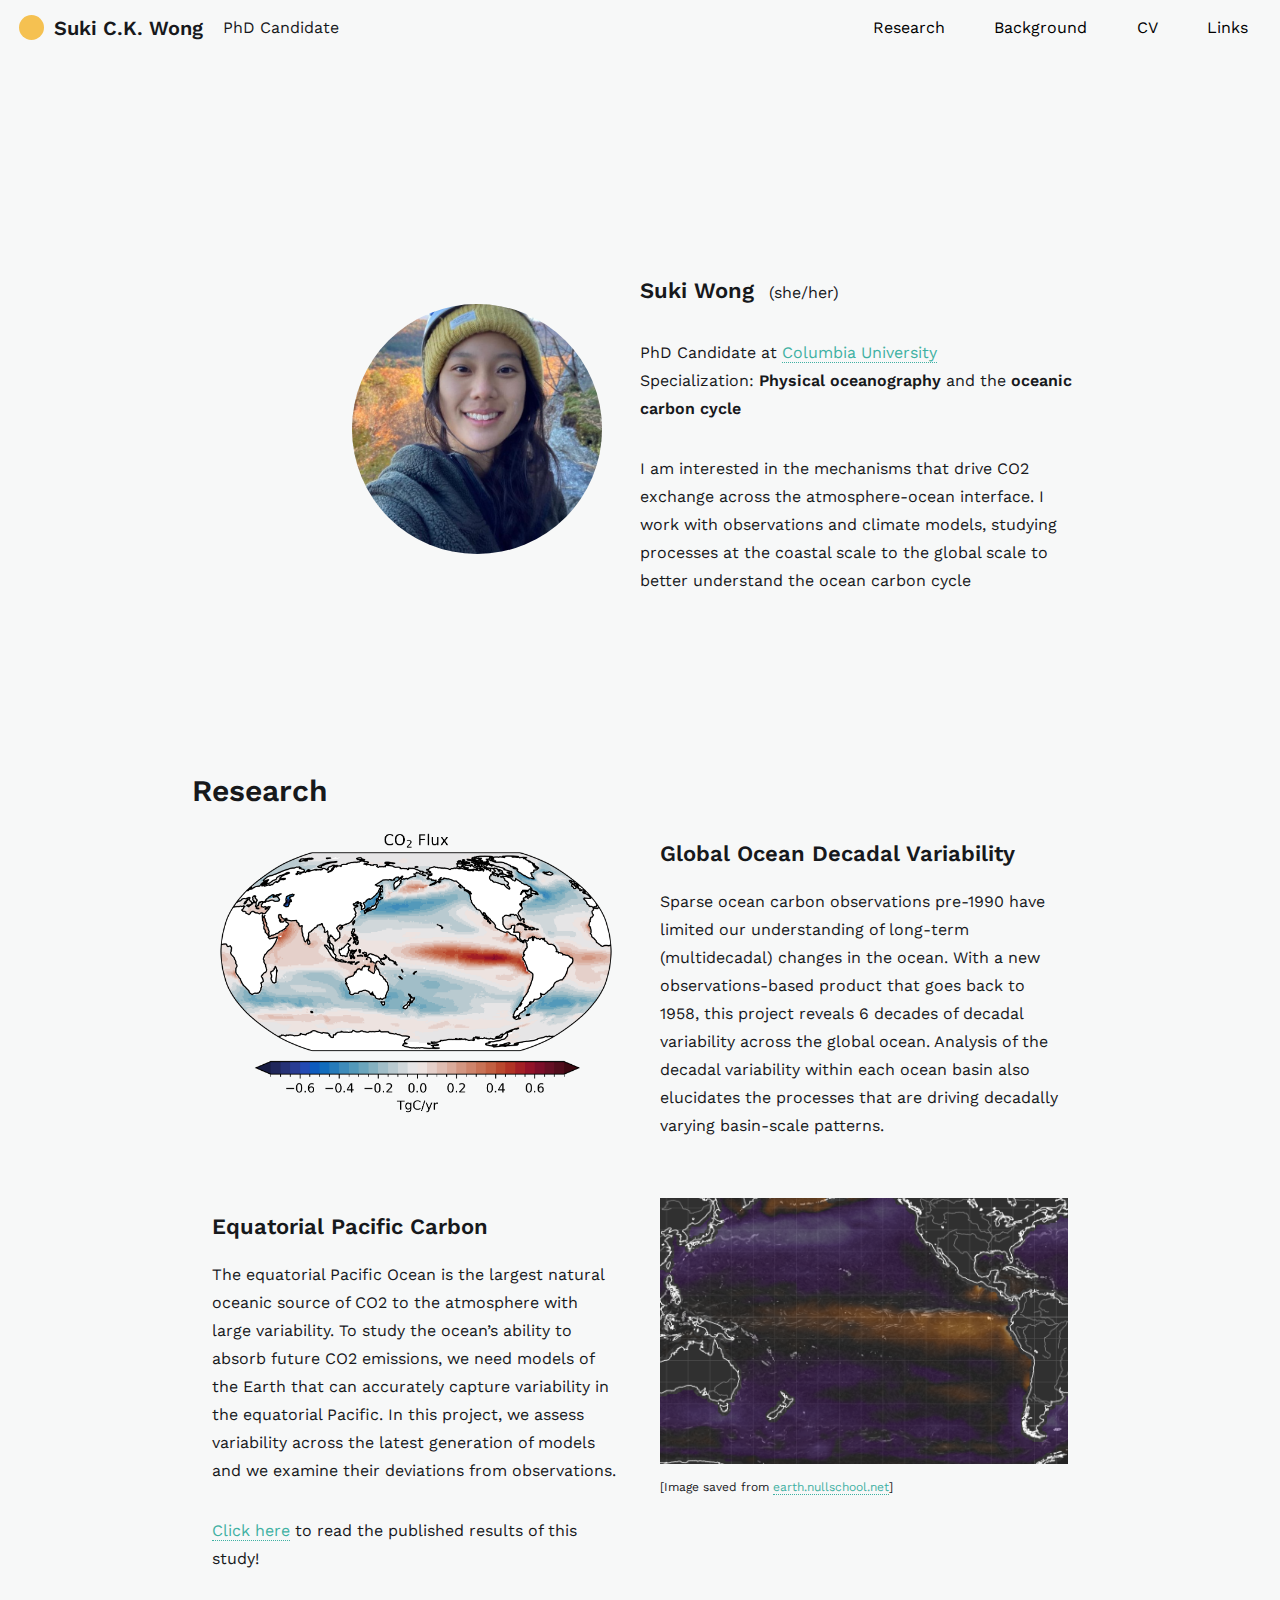
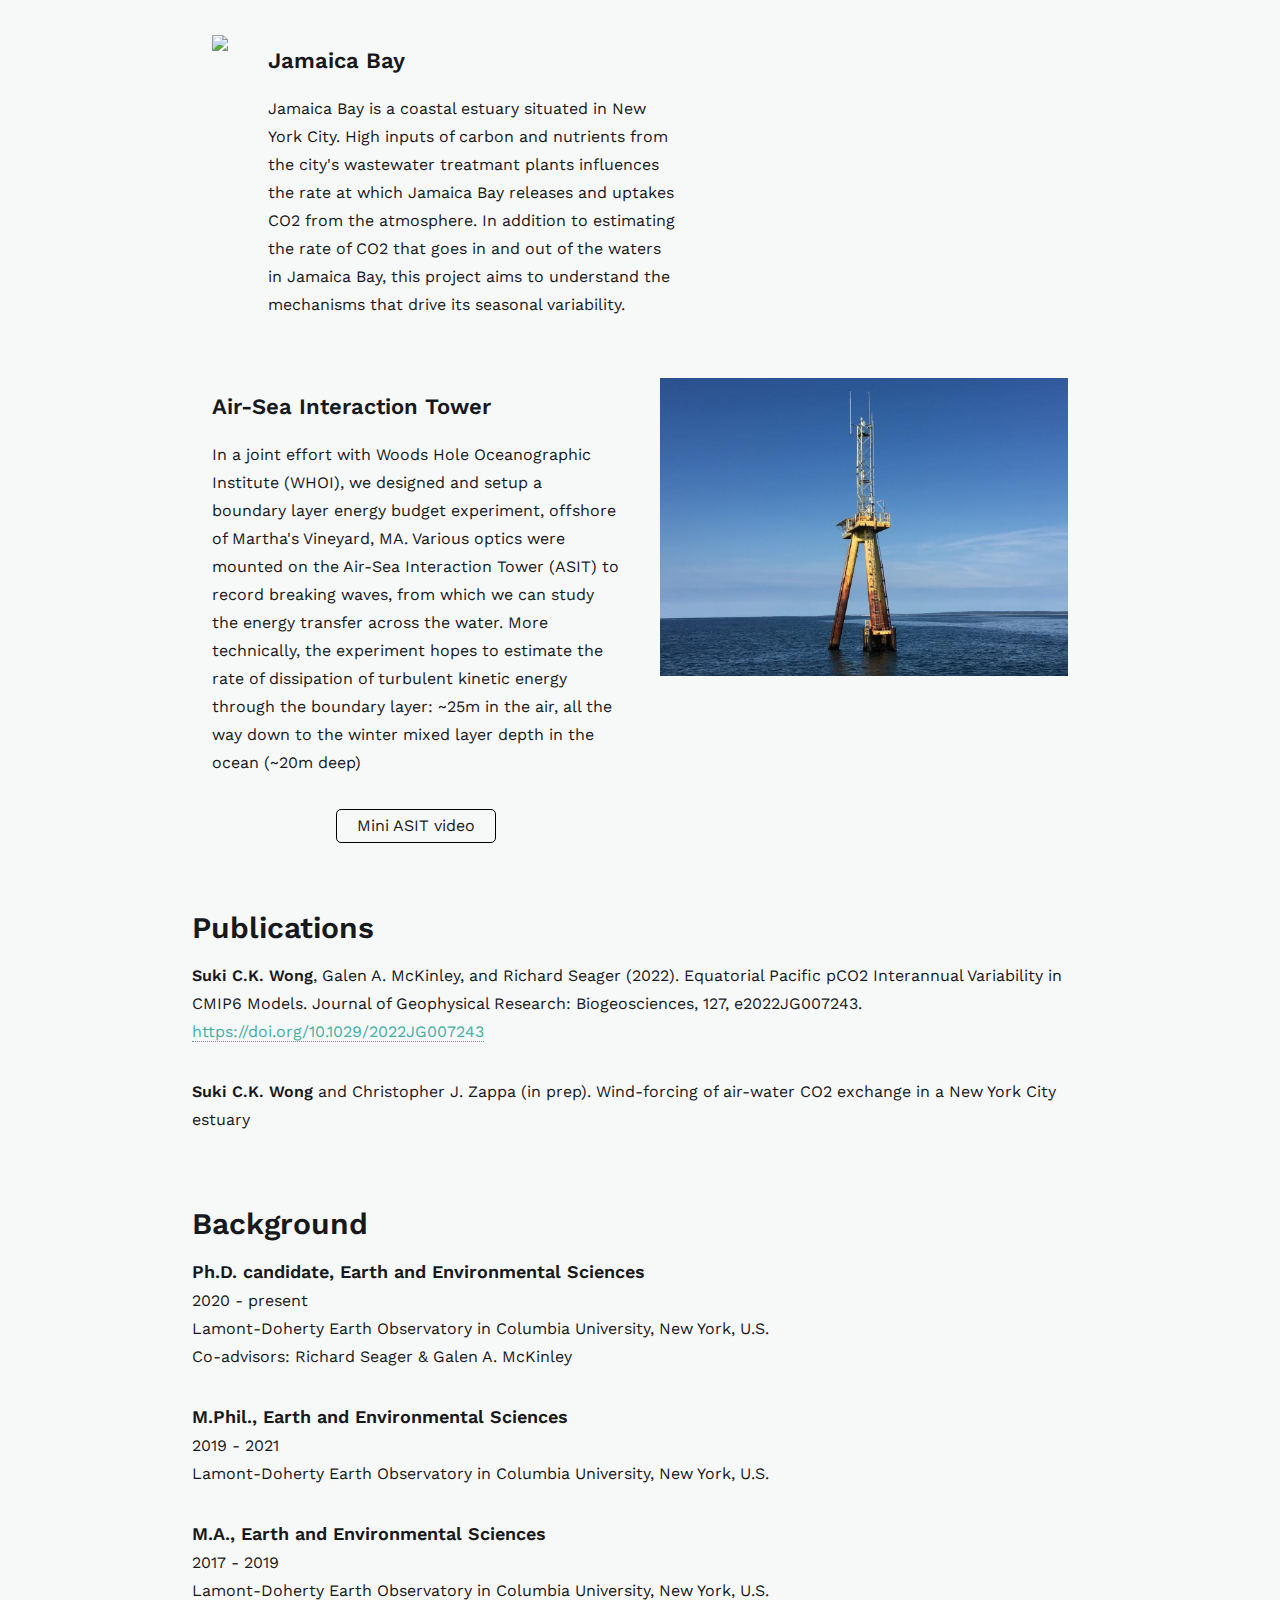
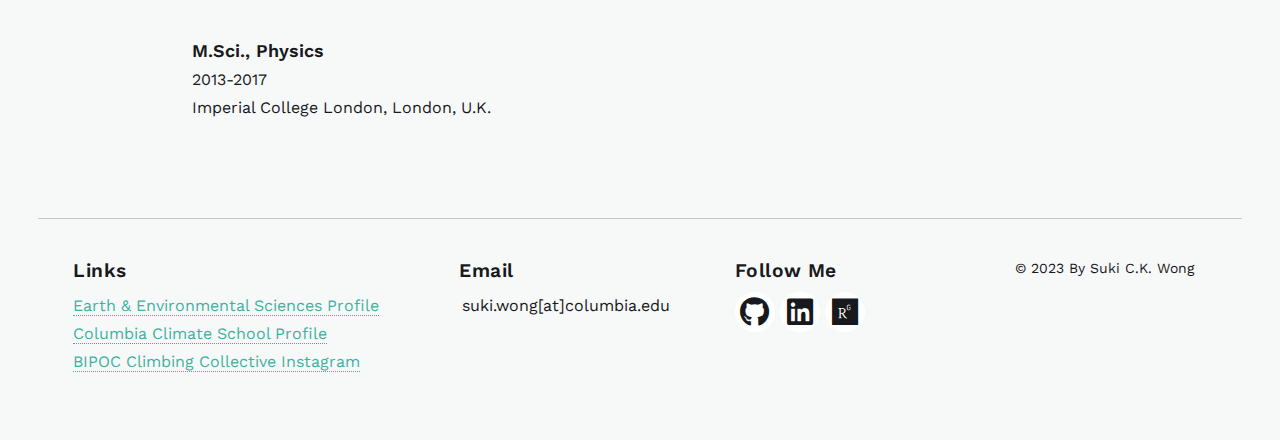
==== commit 2e72dcf7: "new update" ====
--- a/index.html
+++ b/index.html
@@ -1,255 +1,278 @@
-<!DOCTYPE HTML>
-<html>
-	<head>
-		<title>Suki</title>
-		<meta charset="utf-8" />
-		<meta name="viewport" content="width=device-width, initial-scale=1, user-scalable=no" />
-		<link href="https://fonts.googleapis.com/css2?family=Open+Sans&family=Roboto:wght@100;300;400;500;700&display=swap" rel="stylesheet">
-		<link rel="stylesheet" href="assets/css/main.css" />
-		<noscript><link rel="stylesheet" href="assets/css/noscript.css" /></noscript>
-	</head>
-	<body class="no-sidebar is-preload">
-		<div id="page-wrapper">
-
-			<!-- Header -->
-				<header id="header">
-					<h1 id="logo"><a href="sckw.github.io">Suki C. K. Wong</a></h1>
-					<nav id="nav">
-						<ul>													
-							<li class="current"><a href="#"></a></li>
-							<!-- REMOVED DROPDOWN MENU TO KEEP IT SIMPLE FOR MY PERSONAL SITE -->
-							<!-- <li class="submenu">
-								<a href="#">Layouts</a>
-								<ul>
-									<li><a href="left-sidebar.html">Left Sidebar</a></li>
-									<li><a href="right-sidebar.html">Right Sidebar</a></li>
-									<li><a href="no-sidebar.html">No Sidebar</a></li>
-									<li><a href="contact.html">Contact</a></li>
-									<li class="submenu">
-										<a href="#">Submenu</a>
-										<ul>
-											<li><a href="#">Dolore Sed</a></li>
-											<li><a href="#">Consequat</a></li>
-											<li><a href="#">Lorem Magna</a></li>
-											<li><a href="#">Sed Magna</a></li>
-											<li><a href="#">Ipsum Nisl</a></li>
-										</ul>
-									</li>
-								</ul>
-							</li> -->
-						</ul>
-					</nav>
-				</header>
-
-			<!-- Main -->
-				<article id="main">
-
-					<header class="special container">
-						<!-- <span class="icon solid fa-mobile-alt"></span> -->
-						<span class="profile"><img src ="suki_crop.jpeg"></span>
-						<h4 id="name">Suki C. K. Wong</h4>
-						<p>
-						<img alt="Pronouns" src="https://img.shields.io/static/v1?label=pronouns&message=she/her&color=red&style=flat-square" />
-						<a class="reference external image-reference" href="http://github.com/sckw"><img alt="GitHub Profile" src="https://img.shields.io/github/followers/sckw?label=Github&amp;logo=github&amp;style=flat-square" /></a><br>
-						wong [at] ldeo.columbia.edu <br>
-						Ph.D. student in Ocean and Climate Physics<br>
-						<a href="https://www.ldeo.columbia.edu/">Lamont-Doherty Earth Observatory</a>
-						</p>
-					</header>
-
-					<!-- One -->
-						<section class="wrapper style4 container">
-
-							<!-- Content -->
-								<div class="content">
-									<section>
-										<header>
-											<h4>Research interests</h4>
-											<p>I am interested in <strong>upper ocean dynamics</strong> and the mechanisms that drive <strong>air-sea CO2 exchange</strong>.  I work with observational datasets and climate models, studying physical and biogeochemical oceanography from millimetres to ocean basin scales.</p>
-										</header>
-
-										<div class="vl"></div> 	
-										<div class="row2">
-										  <div class="column">
-											<h4><strong>Equatorial Pacific Carbon</strong></h4>
-											<p>I am studying the outgassing of CO2 from the equatorial Pacific region and how the region responds to El-Ni&#241;o events and anthropogenic climate change. The variability seen here is thought to be responsible for a significant fraction of the global air-sea CO2 exchange variability. [Image taken from earth.nullschool.net]</p>
-										  </div>
-										  <div class="column">
-											<img src="nullearthschool_grab.png", style="width:100%;">											
-										  </div>
-										</div>
-										
-										<div class="vl"></div> 	
-										
-										<div class="row2">
-										  <div class="column">
-											<img src="JB.PNG", style="width:100%;">
-										  </div>
-										  <div class="column">
-											<h4><strong>Jamaica Bay</strong></h4>
-											<p> Jamaica Bay is a coastal estuary situated in New York City. High inputs of carbon and nutrients from the city's wastewater treatmant plants influences the rate at which Jamaica Bay releases and uptakes CO2 from the atmosphere. I have been trying to estimate the rate of CO2 that goes in and out of the waters in Jamaica Bay.</p>
-										  </div>
-										</div>
-										
-										<div class="vl"></div> 	
-										<div class="row2">
-										  <div class="column">
-											<h4><strong>Air-Sea Interaction Tower</strong></h4>
-											<p> In a joint effort with Woods Hole Oceanographic Institute (WHOI), we designed and setup a boundary layer energy budget experiment, offshore of Martha's Vineyard, MA. Various optics were mounted on the Air-Sea Interaction Tower (ASIT) to record breaking waves, from which we can study the energy transfer across the water. More technically, the experiment hopes to estimate the rate of dissipation of turbulent kinetic energy through the boundary layer: ~25m in the air, all the way down to the winter mixed layer depth in the ocean (~20m deep)</p>
-										  </div>
-										  <div class="column">
-											<img src="asit.png", style="width:100%;">											
-										  </div>
-										</div>
-										
-									</section>
-								</div>
-						</section>
-						<section class="wrapper style42 container">
-
-							<div class="content2">
-								<section>
-									<header>
-										<h4>Publications</h4>
-										<p><strong>Suki C. K. Wong </strong>, Galen A. McKinley, and Richard Seager (2022). Equatorial Pacific pCO2 Interannual Variability  in CMIP6 Models. <i>Journal of
-												Geophysical Research: Biogeosciences, 127, e2022JG007243.</i> <a href="https://doi.org/10.1029/2022JG007243"> https://doi.org/10.1029/2022JG007243</a></p>
-										<p><strong>Suki C. K. Wong </strong>and Christopher J. Zappa (in prep). Wind-forcing of air-water CO2 exchange in a New York City estuary</p>
-									</header>
-							
-									
-								</section>
-							</div>
-							
-
-						</section>
-						<section class="wrapper style43 container">
-
-							<div class="content3">
-								<section>
-									<header>
-										<h4>Background</h4>
-										<p>2020 - present<br><strong>Ph.D. candidate, Earth and Environmental Sciences</strong><br>Lamont-Doherty Earth Observatory in Columbia University, New York, U.S.<br>Co-advisors: Richard Seager & Galen A. McKinley
-										</p>
-										<p>2017 - 2020<br><strong>M.A., Earth and Environmental Sciences</strong><br>Lamont-Doherty Earth Observatory in Columbia University, New York, U.S.<br>Advisor: Christopher J. Zappa
-										</p>
-										<p>2013-2017<br><strong>M.Sci., Physics</strong><br>Imperial College London, London, U.K.<br>
-										Undergraduate advisor: Ben Sauer<br>Graduate advisor: Adam Masters</p>
-										</p>
-									</header>
-							
-									
-								</section>
-							</div>
-							
-
-						</section>
-
-					<!-- Two -->
-						<!-- Learn more pages removed from personal website -->
-						<!-- <section class="wrapper style1 container special">
-							<div class="row">
-								<div class="col-4 col-12-narrower">
-
-									<section>
-										<header>
-											<h3>This is Something</h3>
-										</header>
-										<p>Sed tristique purus vitae volutpat ultrices. Aliquam eu elit eget arcu commodo suscipit dolor nec nibh. Proin a ullamcorper elit, et sagittis turpis. Integer ut fermentum.</p>
-										<footer>
-											<ul class="buttons">
-												<li><a href="#" class="button small">Learn More</a></li>
-											</ul>
-										</footer>
-									</section>
-
-								</div>
-								<div class="col-4 col-12-narrower">
-
-									<section>
-										<header>
-											<h3>Also Something</h3>
-										</header>
-										<p>Sed tristique purus vitae volutpat ultrices. Aliquam eu elit eget arcu commodo suscipit dolor nec nibh. Proin a ullamcorper elit, et sagittis turpis. Integer ut fermentum.</p>
-										<footer>
-											<ul class="buttons">
-												<li><a href="#" class="button small">Learn More</a></li>
-											</ul>
-										</footer>
-									</section>
-
-								</div>
-								<div class="col-4 col-12-narrower">
-
-									<section>
-										<header>
-											<h3>Probably Something</h3>
-										</header>
-										<p>Sed tristique purus vitae volutpat ultrices. Aliquam eu elit eget arcu commodo suscipit dolor nec nibh. Proin a ullamcorper elit, et sagittis turpis. Integer ut fermentum.</p>
-										<footer>
-											<ul class="buttons">
-												<li><a href="#" class="button small">Learn More</a></li>
-											</ul>
-										</footer>
-									</section> -->
-
-								</div>
-							</div>
-						</section>
-
-				</article>
-				
-				
-			
-			<!-- Section: r/dataisbeautiful -->
-				<div class="hl"></div> 
-				
-				<!--<section id="data" class="wrapper style44 container"> -->
-	
-				<!-- <header>
-					<h4 style="text-transform:lowercase"><strong>r/dataisbeautiful</strong></h4>
-					<p>a collection of pretty visuals or interesting data </p>
-				</header>
-					<div class="row2">
-					  <div class="column">
-						<img src="mag.gif", style="width:100%;">		
-					  </div>
-					  <div class="column">		
-						<h4><br><strong>Magnetic reconnection model</strong></h4>
-						<p> Magnetic reconnection is a fundamental process that takes place across plasma boundaries, such as the Earth's magnetic field and the solar wind. On Earth, this phenomena drives geomagnetic storms and auroras. Here is an animation of the modelled electric field strength during reconnection events at Saturn's magnetopause</p>											
-					  </div>
-					</div>
-				</section> -->
-
-
-			<!-- Footer -->
-				<footer id="footer">
-					<!-- REMOVED ICONS for my PERSONAL WEBSITE -->
-					<!-- <ul class="icons">
-						<li><a href="#" class="icon brands circle fa-twitter"><span class="label">Twitter</span></a></li>
-						<li><a href="#" class="icon brands circle fa-facebook-f"><span class="label">Facebook</span></a></li>
-						<li><a href="#" class="icon brands circle fa-google-plus-g"><span class="label">Google+</span></a></li>
-						<li><a href="#" class="icon brands circle fa-github"><span class="label">Github</span></a></li>
-						<li><a href="#" class="icon brands circle fa-dribbble"><span class="label">Dribbble</span></a></li>
-					</ul> -->
-
-					<ul class="copyright">
-						<li>&copy; 2022 Suki Wong</li>
-					</ul>
-
-				</footer>
-
-		</div>
-
-		<!-- Scripts -->
-			<script src="assets/js/jquery.min.js"></script>
-			<script src="assets/js/jquery.dropotron.min.js"></script>
-			<script src="assets/js/jquery.scrolly.min.js"></script>
-			<script src="assets/js/jquery.scrollgress.min.js"></script>
-			<script src="assets/js/jquery.scrollex.min.js"></script>
-			<script src="assets/js/browser.min.js"></script>
-			<script src="assets/js/breakpoints.min.js"></script>
-			<script src="assets/js/util.js"></script>
-			<script src="assets/js/main.js"></script>
-
-	</body>
-</html>
+<!DOCTYPE HTML>
+<html>
+	<head>
+		<title>Suki</title>
+		<meta charset="utf-8" />
+		<meta name="viewport" content="width=device-width, initial-scale=1, user-scalable=no" />
+		<link rel="preconnect" href="https://fonts.googleapis.com">
+		<link rel="preconnect" href="https://fonts.gstatic.com" crossorigin>
+		<link href="https://fonts.googleapis.com/css2?family=Work+Sans:ital,wght@0,200;0,300;0,400;0,600;0,800;1,200;1,400;1,600;1,800&display=swap" rel="stylesheet">
+		<link rel="stylesheet" href="https://cdnjs.cloudflare.com/ajax/libs/font-awesome/4.7.0/css/font-awesome.min.css">
+		<link rel="stylesheet" href="assets/css/main.css" />
+		<noscript><link rel="stylesheet" href="assets/css/noscript.css" /></noscript>
+		
+		
+	</head>
+	<body class="no-sidebar is-preload">
+		<div id="page-wrapper" class="page-wrapper">
+
+			<!-- Header -->
+				<header id="header">
+					<div class='header-name'>
+						<div class="circle" style="display:inline-block;"></div>
+						<h1 id="name"><a href="#">Suki C.K. Wong</a></h1>
+						<div class="title", style="font-weight:400;"><p>PhD Candidate</p></div>
+					</div>
+					
+					
+					<nav id="nav">
+						<ul>
+							<li class="current"><a href="#research">Research</a></li>
+							<li class="current CV" style="display:none;"><a href="#publications">Publications</a></li>
+							<li class="current"><a href="#background">Background</a></li>
+							<li class="current CV"><a href="#">CV</a></li>
+							<li class="current"><a href="#footer">Links</a></li>
+							<!-- REMOVED DROPDOWN MENU TO KEEP IT SIMPLE FOR MY PERSONAL SITE -->
+							<!-- <li class="submenu">
+		<a href="#">Layouts</a>
+		<ul>
+			<li><a href="left-sidebar.html">Left Sidebar</a></li>
+			<li><a href="right-sidebar.html">Right Sidebar</a></li>
+			<li><a href="no-sidebar.html">No Sidebar</a></li>
+			<li><a href="contact.html">Contact</a></li>
+			<li class="submenu">
+				<a href="#">Submenu</a>
+				<ul>
+					<li><a href="#">Dolore Sed</a></li>
+					<li><a href="#">Consequat</a></li>
+					<li><a href="#">Lorem Magna</a></li>
+					<li><a href="#">Sed Magna</a></li>
+					<li><a href="#">Ipsum Nisl</a></li>
+				</ul>
+			</li>
+		</ul>
+	</li> -->
+						</ul>
+					</nav>
+				</header>
+
+			<!-- Main -->
+				<article id="main" class="main">
+
+					<header class="container card">
+						<!-- <span class="icon solid fa-mobile-alt"></span> -->
+						
+							<div class="profile" ><div class="img-gap"><img src ="./suki_crop.jpeg"></div></div><header class="special">
+								<div class="bio">
+									<h4 id="name">Suki Wong</h4><p class="pronouns">(she/her)</p>
+									<p>PhD Candidate
+									at <a href="https://eesc.columbia.edu/content/suki-c-k-wong" target="_blank">Columbia University</a><br>
+									Specialization: <b>Physical oceanography</b> and the <b>oceanic carbon cycle</b>
+									</p>
+									<p class="blurb">I am interested in the mechanisms that drive CO2 exchange across the atmosphere-ocean interface. 
+									I work with observations and climate models, studying processes at the coastal scale to the global scale to better understand the ocean carbon cycle</p>
+								</div>
+							</header>
+						
+					</header>
+
+					<!-- One -->
+						<section class="wrapper style4 container research" id="research">
+
+							<!-- Content -->
+								<div class="content">
+									<section>
+										<header>
+											<h4 style="">Research</h4>
+											
+										</header>
+
+										<div class="vl"></div> 	
+										<div class="row2", id="flex">
+										 <div class="column" id="a">
+											<img src="dvimage.png", style="width:100%;">											
+										  </div>
+										  <div class="column" id="b">
+											<h4 class="project-title"><strong>Global Ocean Decadal Variability</strong></h4>
+											<p>
+												Sparse ocean carbon observations pre-1990 have limited our understanding of long-term (multidecadal) changes in the ocean.
+												With a new observations-based product that goes back to 1958, this project reveals 6 decades of decadal variability across the global ocean.
+												Analysis of the decadal variability within each ocean basin also elucidates the processes that are driving decadally varying basin-scale patterns.
+											</p>
+										  </div>
+										 
+										</div>
+										
+										<div class="vl"></div> 	
+										
+										<div class="row2">
+										  <div class="column">
+											<h4 class="project-title"><strong>Equatorial Pacific Carbon</strong></h4>
+											<p>The equatorial Pacific Ocean is the largest natural oceanic source of CO2 to the atmosphere with large variability. To study the ocean’s ability to absorb future CO2 emissions, we need models of the Earth that can accurately capture variability in the equatorial Pacific. In this project, we assess variability across the latest generation of models and we examine their deviations from observations.
+											<p><a href="https://doi.org/10.1029/2022JG007243">Click here</a> to read the published results of this study!</p>
+										  </div>
+										  <div class="column">
+											<img src="nullearthschool_grab.png", style="width:100%;">
+											<p class='caption'>[Image saved from <a href="https://earth.nullschool.net/" target="_blank">earth.nullschool.net</a>]</p>
+										  </div>
+										</div>
+										
+										<div class="vl"></div> 	
+										
+										<div class="row2" id="flex">
+										  <div class="column" id="a">
+											<img src="JB.png", style="width:100%;">
+										  </div>
+										  <div class="column", id="b">
+											<h4 class="project-title"><strong>Jamaica Bay</strong></h4>
+											<p> Jamaica Bay is a coastal estuary situated in New York City. High inputs of carbon and nutrients from the city's wastewater treatmant plants influences the rate at which Jamaica Bay releases and uptakes CO2 from the atmosphere. In addition to estimating the rate of CO2 that goes in and out of the waters in Jamaica Bay, this project aims to understand the mechanisms that drive its seasonal variability.</p>
+										  </div>
+										</div>
+										
+										<div class="vl"></div> 	
+										<div class="row2">
+										  <div class="column">
+											<h4 class="project-title"><strong>Air-Sea Interaction Tower</strong></h4>
+											<p> In a joint effort with Woods Hole Oceanographic Institute (WHOI), we designed and setup a boundary layer energy budget experiment, offshore of Martha's Vineyard, MA. Various optics were mounted on the Air-Sea Interaction Tower (ASIT) to record breaking waves, from which we can study the energy transfer across the water. More technically, the experiment hopes to estimate the rate of dissipation of turbulent kinetic energy through the boundary layer: ~25m in the air, all the way down to the winter mixed layer depth in the ocean (~20m deep)</p>
+										  <div class="column", style="text-align:center;">
+											<button type="button" class="collapsible">Mini ASIT video</button>
+													<div class="video-content">
+													  Compiled from various short recordings taken on my phone
+													  <video onloadstart="this.volume=0.2" width="100%" height="auto" controls>
+														<source src="./asit_uncredited.mp4" type="video/mp4">
+													</div>	
+										  </div>
+										  </div>
+										  <div class="column">
+											<img src="asit.png", style="width:100%;">											
+										  </div>
+										</div>
+									
+										
+									</section>
+								</div>
+						</section>
+						<section class="wrapper style42 container publications" style="margin-top:0em;" id="publications">
+
+							<div class="content2">
+								<section>
+									<header">
+										<h4>Publications</h4>
+										<p><b>Suki C.K. Wong</b>, Galen A. McKinley, and Richard Seager (2022). Equatorial Pacific pCO2 Interannual Variability  in CMIP6 Models. <i>Journal of
+												Geophysical Research: Biogeosciences, 127, e2022JG007243.</i> <a href="https://doi.org/10.1029/2022JG007243"> https://doi.org/10.1029/2022JG007243</a></p>
+										<p><b>Suki C.K. Wong</b> and Christopher J. Zappa (in prep). Wind-forcing of air-water CO2 exchange in a New York City estuary</p>
+									</header>
+							
+									
+								</section>
+							</div>
+							
+
+						</section>
+						
+						<section class="wrapper style43 container background" style="margin-top:0em;" id="background">
+
+							<div class="content3">
+								<section>
+									<header style="">
+										<h4>Background</h4>									
+										<p><strong>Ph.D. candidate, Earth and Environmental Sciences</strong><br>2020 - present<br>Lamont-Doherty Earth Observatory in Columbia University, New York, U.S.<br>Co-advisors: Richard Seager & Galen A. McKinley
+										</p>
+										<p><strong>M.Phil., Earth and Environmental Sciences</strong><br>2019 - 2021<br>Lamont-Doherty Earth Observatory in Columbia University, New York, U.S.<br>
+										<p><strong>M.A., Earth and Environmental Sciences</strong><br>2017 - 2019<br>Lamont-Doherty Earth Observatory in Columbia University, New York, U.S.</p>
+										<p><strong>M.Sci., Physics</strong><br>2013-2017<br>Imperial College London, London, U.K.</p>
+									</header>
+							
+									
+								</section>
+							</div>
+							
+
+						</section>
+
+				</article>	
+		</div>
+
+		
+
+<div class='hl'><div></div></div>
+			<!-- Footer -->
+				<footer id="footer">
+					<div class="links">
+					<h3>Links</h3>
+						<ul><a href="https://eesc.columbia.edu/content/suki-c-k-wong">Earth & Environmental Sciences Profile</a></ul>
+						<ul><a href="https://people.climate.columbia.edu/users/profile/suki-wong">Columbia Climate School Profile</a></ul>
+						<ul><a href="https://www.instagram.com/bipocclimbingcollective/">BIPOC Climbing Collective Instagram</a></ul>
+
+					</div>
+					<div class="email">
+					<h3>Email</h3>
+					<p class="email">suki.wong[at]columbia.edu</p>
+					</div>
+					<div class="footer-icons">
+					<h3>Follow Me</h3>
+					<ul class="icons">
+						<li><a href="https://github.com/sckw" target="_blank" class="icon brands circle fa-github"><span class="label">Github</span></a></li>
+						<li><a href="https://www.linkedin.com/in/sukickwong/" target="_blank" class="icon brands circle fa-linkedin"><span class="label">LinkedIn</span></a></li>
+						<li><a href="https://www.researchgate.net/profile/Suki_Wong7" target="_blank" class="icon brands circle fa-researchgate"><span class="label">ResearchGate</span></a></li>
+					</ul>
+					</div>
+					<div class='footer-copyright'>
+					<p class="copyright">
+						&copy; 2023 By Suki C.K. Wong
+					</p>
+					<button onclick="topFunction()" id="myBtn" title="Go to top">up</button>
+					</div>
+				</footer>
+
+		<!-- Scripts -->
+			<script src="assets/js/jquery.min.js"></script>
+			<script src="assets/js/jquery.dropotron.min.js"></script>
+			<script src="assets/js/jquery.scrolly.min.js"></script>
+			<script src="assets/js/jquery.scrollgress.min.js"></script>
+			<script src="assets/js/jquery.scrollex.min.js"></script>
+			<script src="assets/js/browser.min.js"></script>
+			<script src="assets/js/breakpoints.min.js"></script>
+			<script src="assets/js/util.js"></script>
+			<script src="assets/js/main.js"></script>
+			<script>
+			// Get the button
+			let mybutton = document.getElementById("myBtn");
+
+			// When the user scrolls down 520px from the top of the document, show the button
+			window.onscroll = function() {scrollFunction()};
+
+			function scrollFunction() {
+			if (document.body.scrollTop > 520 || document.documentElement.scrollTop > 520) {
+			mybutton.style.display = "block";
+			} else {
+			mybutton.style.display = "none";
+			}
+			}
+
+			// When the user clicks on the button, scroll to the top of the document
+			function topFunction() {
+			document.body.scrollTop = 0;
+			document.documentElement.scrollTop = 0;
+			}
+			</script>
+			
+			<script>
+			var coll = document.getElementsByClassName("collapsible test");
+			var i;
+
+			for (i = 0; i < coll.length; i++) {
+			  coll[i].addEventListener("click", function() {
+				this.classList.toggle("active");
+				var content = this.nextElementSibling;
+				if (content.style.display === "block") {
+				  content.style.display = "none";
+				} else {
+				  content.style.display = "block";
+				}
+			  });
+			}
+			</script>
+
+	</body>
+</html>
--- a/assets/css/main.css
+++ b/assets/css/main.css
@@ -1,5 +1,4 @@
 @import url("fontawesome-all.min.css");
-@import url("https://fonts.googleapis.com/css?family=Lato:300,400,900");
 
 
 /*
@@ -8,44 +7,233 @@
 	Free for personal and commercial use under the CCA 3.0 license (html5up.net/license)
 */
 
-html, body, div, span, applet, object,
-iframe, h1, h2, h3, h4, h5, h6, p, blockquote,
-pre, a, abbr, acronym, address, big, cite,
-code, del, dfn, em, img, ins, kbd, q, s, samp,
-small, strike, strong, sub, sup, tt, var, b,
-u, i, center, dl, dt, dd, ol, ul, li, fieldset,
-form, label, legend, table, caption, tbody,
-tfoot, thead, tr, th, td, article, aside,
-canvas, details, embed, figure, figcaption,
-footer, header, hgroup, menu, nav, output, ruby,
-section, summary, time, mark, audio, video {
+html,
+body,
+div,
+span,
+applet,
+object,
+iframe,
+h1,
+h2,
+h3,
+h4,
+h5,
+h6,
+p,
+blockquote,
+pre,
+a,
+abbr,
+acronym,
+address,
+big,
+cite,
+code,
+del,
+dfn,
+em,
+img,
+ins,
+kbd,
+q,
+s,
+samp,
+small,
+strike,
+strong,
+sub,
+sup,
+tt,
+var,
+b,
+u,
+i,
+center,
+dl,
+dt,
+dd,
+ol,
+ul,
+li,
+fieldset,
+form,
+label,
+legend,
+table,
+capxion,
+tbody,
+tfoot,
+thead,
+tr,
+th,
+td,
+article,
+aside,
+canvas,
+details,
+embed,
+figure,
+figcapxion,
+footer,
+header,
+hgroup,
+menu,
+nav,
+output,
+ruby,
+section,
+summary,
+time,
+mark,
+audio,
+video {
 	margin: 0;
 	padding: 0;
 	border: 0;
 	font-size: 100%;
 	font: inherit;
-	vertical-align: baseline;}
-
-article, aside, details, figcaption, figure,
-footer, header, hgroup, menu, nav, section {
-	display: block;}
+	vertical-align: baseline;
+	scroll-behavior: smooth;
+}
+
+article,
+aside,
+details,
+figcapxion,
+figure,
+footer,
+header,
+hgroup,
+menu,
+nav,
+section {
+	display: block;
+}
 
 body {
 	line-height: 1;
-}
-
-ol, ul {
+	max-width: 1500px;
+	margin: 0 auto;
+}
+
+/* LOAD SITE TRANSITION */
+.main {
+	margin-top: 5%;
+	animation: fadein 1.5s;
+	-moz-animation: fadein 1.5s;
+	/* Firefox */
+	-webkit-animation: fadein 1.5s;
+	/* Safari and Chrome */
+	-o-animation: fadein 1.5s;
+	/* Opera */
+}
+
+@keyframes fadein {
+	from {
+		opacity: 0;
+		margin-top: 7%;
+	}
+
+	to {
+		opacity: 1;
+		margin-top: 5%;
+	}
+}
+
+@-moz-keyframes fadein {
+
+	/* Firefox */
+	from {
+		opacity: 0;
+		margin-top: 7%;
+	}
+
+	to {
+		opacity: 1;
+		margin-top: 5%;
+	}
+}
+
+@-webkit-keyframes fadein {
+
+	/* Safari and Chrome */
+	from {
+		opacity: 0;
+		margin-top: 7%;
+	}
+
+	to {
+		opacity: 1;
+		margin-top: 5%;
+	}
+}
+
+@-o-keyframes fadein {
+
+	/* Opera */
+	from {
+		opacity: 0;
+		margin-top: 7%;
+	}
+
+	to {
+		opacity: 1;
+		margin-top: 5%;
+	}
+}
+
+ol,
+ul {
 	list-style: none;
 }
 
-blockquote, q {
+blockquote,
+q {
 	quotes: none;
 }
 
-	blockquote:before, blockquote:after, q:before, q:after {
-		content: '';
-		content: none;
-	}
+blockquote:before,
+blockquote:after,
+q:before,
+q:after {
+	content: '';
+	content: none;
+}
+
+/* Style the button that is used to open and close the collapsible content */
+.collapsible {
+	background-color: #f7f8f8;
+	color: #17191c;
+	cursor: pointer;
+	padding: 0px;
+	border-radius: 5px;
+	width: 10%;
+	min-width: 10em;
+	border: 1px solid black;
+	outline: none;
+	text-transform: none;
+	font-family: 'Work Sans', sans-serif;
+	font-weight: 400;
+	font-size: 16px;
+	text-align: middle;
+	vertical-align: middle;
+}
+
+/* Add a background color to the button if it is clicked on (add the .active class with JS), and when you move the mouse over it (hover) */
+.active,
+.collapsible:hover {
+	background-color: #f5c151;
+}
+
+/* Style the collapsible content. Note: hidden by default */
+.video-content {
+	padding: 0 18px;
+	display: none;
+	overflow: hidden;
+	background-color: #f7f8f8;
+}
+
 
 table {
 	border-collapse: collapse;
@@ -57,7 +245,7 @@
 }
 
 mark {
-	background-color: transparent;
+	background-color: #f7f8f8;
 	color: inherit;
 }
 
@@ -66,200 +254,517 @@
 	padding: 0;
 }
 
-input, select, textarea {
+input,
+select,
+textarea {
 	-moz-appearance: none;
 	-webkit-appearance: none;
 	-ms-appearance: none;
 	appearance: none;
 }
 
+
+
 /* Basic */
 
-	html {
-		box-sizing: border-box;
-	}
-
-	*, *:before, *:after {
-		box-sizing: inherit;
-	}
-
-	body {
-		background: #f3f6fa;
-	}
-	
-	body p {
-		font-size: 13pt;
-	}
-
-		body.is-preload *, body.is-preload *:before, body.is-preload *:after {
-			-moz-animation: none !important;
-			-webkit-animation: none !important;
-			-ms-animation: none !important;
-			animation: none !important;
-			-moz-transition: none !important;
-			-webkit-transition: none !important;
-			-ms-transition: none !important;
-			transition: none !important;
-		}
-
-	body, input, select, textarea {
-		color: #4a4c4d;
-		/*font-family: 'Lato', sans-serif;*/
-		font-family: 'Roboto', sans-serif;
-		font-size: 15pt;
-		font-weight: 300;
-		letter-spacing: 0.03em;
-		line-height: 1.75em;
-	}
-
-	a {
-		-moz-transition: color 0.2s ease-in-out, border-color 0.2s ease-in-out, background-color 0.2s ease-in-out;
-		-webkit-transition: color 0.2s ease-in-out, border-color 0.2s ease-in-out, background-color 0.2s ease-in-out;
-		-ms-transition: color 0.2s ease-in-out, border-color 0.2s ease-in-out, background-color 0.2s ease-in-out;
-		transition: color 0.2s ease-in-out, border-color 0.2s ease-in-out, background-color 0.2s ease-in-out;
-		color: #3fb1a3;
-		text-decoration: none;
-		border-bottom: dotted 1px;
-	}
-
-		a:hover {
-			border-bottom-color: transparent;
-		}
-
-	strong, b {
-		font-weight: 500;
-	}
-
-	p, ul, ol, dl, table, blockquote {
-		margin: 0 0 2em 0;
-	}
-	
-	#name {
-		text-transform:none;
-		font-weight:500;
-	}
-	
-	h1, h2, h3, h4, h5, h6 {
-		color: inherit;
-		font-weight: 300;
-		line-height: 1.75em;
-		margin-bottom: 0.25em;
-		text-transform: uppercase;
-	}
-
-		h1 a, h2 a, h3 a, h4 a, h5 a, h6 a {
-			color: inherit;
-			text-decoration: none;
-			border: 0;
-		}
-
-	h2 {
-		font-size: 1.5em;
-		letter-spacing: 0.1em;
-	}
-
-	h3 {
-		font-size: 1.15em;
-		letter-spacing: 0.025em;
-	}
-
-	sub {
-		font-size: 0.8em;
-		position: relative;
-		top: 0.5em;
-	}
-
-	sup {
-		font-size: 0.8em;
-		position: relative;
-		top: -0.5em;
-	}
-
-	hr {
-		border-top: solid 1px rgba(124, 128, 129, 0.2);
-		border: 0;
-		margin-bottom: 1.5em;
-	}
-
-	blockquote {
-		border-left: solid 0.5em rgba(124, 128, 129, 0.2);
-		font-style: italic;
-		padding: 1em 0 1em 2em;
-	}
+html {
+	box-sizing: border-box;
+}
+
+*,
+*:before,
+*:after {
+	box-sizing: inherit;
+}
+
+body {
+	background: #f7f8f8;
+}
+
+body p {
+	font-size: 16px;
+}
+
+body.is-preload *,
+body.is-preload *:before,
+body.is-preload *:after {
+	-moz-animation: none !important;
+	-webkit-animation: none !important;
+	-ms-animation: none !important;
+	animation: none !important;
+	-moz-transition: none !important;
+	-webkit-transition: none !important;
+	-ms-transition: none !important;
+	transition: none !important;
+}
+
+body,
+input,
+select,
+textarea {
+	color: #17191c;
+	/*font-family: 'Lato', sans-serif;*/
+	font-family: 'Work Sans', sans-serif;
+	font-size: 16px;
+	font-weight: 400;
+	letter-spacing: 0em;
+	line-height: 1.75em;
+	background-color: #f7f8f8;
+}
+
+a {
+	-moz-transition: color 0.2s ease-in-out, border-color 0.2s ease-in-out, background-color 0.2s ease-in-out;
+	-webkit-transition: color 0.2s ease-in-out, border-color 0.2s ease-in-out, background-color 0.2s ease-in-out;
+	-ms-transition: color 0.2s ease-in-out, border-color 0.2s ease-in-out, background-color 0.2s ease-in-out;
+	transition: color 0.2s ease-in-out, border-color 0.2s ease-in-out, background-color 0.2s ease-in-out;
+	color: #3fb1a3;
+	text-decoration: none;
+	border-bottom: dotted 1px;
+}
+
+a:hover {
+	border-bottom-color: transparent;
+}
+
+strong,
+b {
+	font-weight: 600;
+}
+
+p,
+ol,
+dl,
+table,
+blockquote {
+	margin: 0 0 2em 0;
+}
+
+#name {
+	text-transform: none;
+	font-family: 'Work Sans', sans-serif;
+	font-weight: 600;
+	font-size: 22px;
+	display: inline-block;
+	vertical-align: middle;
+}
+
+.pronouns {
+	display: inline-block;
+	padding-left: 15px;
+}
+
+.title {
+	display: inline-block;
+	vertical-align: middle;
+
+}
+
+.title p {
+	margin: 0em 0 0 1em;
+	font-size: 16px;
+}
+
+.bio {
+	width: 90%;
+	text-align: left;
+	vertical-align: middle;
+
+}
+
+h1 {
+	text-teansform: none;
+}
+
+h2,
+h3,
+h4,
+h5,
+h6 {
+	color: inherit;
+	font-weight: 300;
+	line-height: 1.75em;
+	margin-bottom: 0.25em;
+	text-transform: uppercase;
+}
+
+h1 a,
+h2 a,
+h3 a,
+h4 a,
+h5 a,
+h6 a {
+	color: inherit;
+	text-decoration: none;
+	border: 0;
+}
+
+#background strong {
+	font-size: 18px;
+}
+
+h2 {
+	font-size: 1.5em;
+	letter-spacing: 0.1em;
+}
+
+h3 {
+	font-size: 1.15em;
+	letter-spacing: 0.025em;
+}
+
+sub {
+	font-size: 0.8em;
+	position: relative;
+	top: 0.5em;
+}
+
+sup {
+	font-size: 0.8em;
+	position: relative;
+	top: -0.5em;
+}
+
+hr {
+	border-top: solid 1px rgba(124, 128, 129, 0.2);
+	border: 0;
+	margin-bottom: 1.5em;
+}
+
+blockquote {
+	border-left: solid 0.5em rgba(124, 128, 129, 0.2);
+	font-style: italic;
+	padding: 1em 0 1em 2em;
+}
 
 /* Container */
 
+.container {
+	margin: 5% auto;
+	max-width: 100%;
+	width: 1400px;
+	vertical-align: middle;
+}
+
+.research,
+.publications,
+.background {
+	margin-top: 0;
+	scroll-margin-top: 40px;
+}
+
+.card {
+	margin-top: 5%;
+	margin-bottom: 2%;
+}
+
+.container.medium {
+	width: 1050px;
+}
+
+@media screen and (max-width: 1680px) {
+
 	.container {
-		margin: 0 auto;
-		max-width: 100%;
-		width: 1400px;
-	}
-
-		.container.medium {
-			width: 1050px;
-		}
-
-		@media screen and (max-width: 1680px) {
-
-			.container {
-				width: 1200px;
-			}
-
-				.container.medium {
-					width: 900px;
-				}
-
-		}
-
-		@media screen and (max-width: 1280px) {
-
-			.container {
-				width: 960px;
-			}
-
-				.container.medium {
-					width: 735px;
-				}
-
-		}
-
-		@media screen and (max-width: 980px) {
-
-			.container {
-				width: 95%;
-			}
-
-				.container.medium {
-					width: 71.25%;
-				}
-
-		}
-
-		@media screen and (max-width: 840px) {
-
-			.container {
-				width: 95%;
-			}
-
-				.container.medium {
-					width: 95%;
-				}
-
-		}
-
-		@media screen and (max-width: 736px) {
-
-			.container {
-				width: 100%;
-			}
-
-				.container.medium {
-					width: 100%;
-				}
-
-		}
+		width: 1200px;
+	}
+
+	.container.medium {
+		width: 900px;
+	}
+
+}
+
+@media screen and (max-width: 1280px) {
+
+	.container {
+		width: 960px;
+	}
+
+	.container.medium {
+		width: 735px;
+	}
+
+}
+
+@media screen and (max-width: 980px) {
+
+	.container {
+		width: 95%;
+	}
+
+	.container.medium {
+		width: 71.25%;
+	}
+
+}
+
+@media screen and (max-width: 840px) {
+
+	.container {
+		width: 95%;
+	}
+
+	.container.medium {
+		width: 95%;
+	}
+
+}
+
+@media screen and (max-width: 736px) {
+
+	.container {
+		width: 100%;
+	}
+
+	.container.medium {
+		width: 100%;
+	}
+
+}
 
 /* Row */
+
+.row {
+	display: flex;
+	flex-wrap: wrap;
+	box-sizing: border-box;
+	align-items: stretch;
+}
+
+.row>* {
+	box-sizing: border-box;
+}
+
+.row.gtr-uniform>*> :last-child {
+	margin-bottom: 0;
+}
+
+.row.aln-left {
+	justify-content: flex-start;
+}
+
+.row.aln-center {
+	justify-content: center;
+}
+
+.row.aln-right {
+	justify-content: flex-end;
+}
+
+.row.aln-top {
+	align-items: flex-start;
+}
+
+.row.aln-middle {
+	align-items: center;
+}
+
+.row.aln-bottom {
+	align-items: flex-end;
+}
+
+.row>.imp {
+	order: -1;
+}
+
+.row>.col-1 {
+	width: 8.33333%;
+}
+
+.row>.off-1 {
+	margin-left: 8.33333%;
+}
+
+.row>.col-2 {
+	width: 16.66667%;
+}
+
+.row>.off-2 {
+	margin-left: 16.66667%;
+}
+
+.row>.col-3 {
+	width: 25%;
+}
+
+.row>.off-3 {
+	margin-left: 25%;
+}
+
+.row>.col-4 {
+	width: 33.33333%;
+}
+
+.row>.off-4 {
+	margin-left: 33.33333%;
+}
+
+.row>.col-5 {
+	width: 41.66667%;
+}
+
+.row>.off-5 {
+	margin-left: 41.66667%;
+}
+
+.row>.col-6 {
+	width: 50%;
+}
+
+.row>.off-6 {
+	margin-left: 50%;
+}
+
+.row>.col-7 {
+	width: 58.33333%;
+}
+
+.row>.off-7 {
+	margin-left: 58.33333%;
+}
+
+.row>.col-8 {
+	width: 66.66667%;
+}
+
+.row>.off-8 {
+	margin-left: 66.66667%;
+}
+
+.row>.col-9 {
+	width: 75%;
+}
+
+.row>.off-9 {
+	margin-left: 75%;
+}
+
+.row>.col-10 {
+	width: 83.33333%;
+}
+
+.row>.off-10 {
+	margin-left: 83.33333%;
+}
+
+.row>.col-11 {
+	width: 91.66667%;
+}
+
+.row>.off-11 {
+	margin-left: 91.66667%;
+}
+
+.row>.col-12 {
+	width: 100%;
+}
+
+.row>.off-12 {
+	margin-left: 100%;
+}
+
+.row.gtr-0 {
+	margin-top: 0px;
+	margin-left: 0px;
+}
+
+.row.gtr-0>* {
+	padding: 0px 0 0 0px;
+}
+
+.row.gtr-0.gtr-uniform {
+	margin-top: 0px;
+}
+
+.row.gtr-0.gtr-uniform>* {
+	padding-top: 0px;
+}
+
+.row.gtr-25 {
+	margin-top: -12.5px;
+	margin-left: -12.5px;
+}
+
+.row.gtr-25>* {
+	padding: 12.5px 0 0 12.5px;
+}
+
+.row.gtr-25.gtr-uniform {
+	margin-top: -12.5px;
+}
+
+.row.gtr-25.gtr-uniform>* {
+	padding-top: 12.5px;
+}
+
+.row.gtr-50 {
+	margin-top: -25px;
+	margin-left: -25px;
+}
+
+.row.gtr-50>* {
+	padding: 25px 0 0 25px;
+}
+
+.row.gtr-50.gtr-uniform {
+	margin-top: -25px;
+}
+
+.row.gtr-50.gtr-uniform>* {
+	padding-top: 25px;
+}
+
+.row {
+	margin-top: -50px;
+	margin-left: -50px;
+}
+
+.row>* {
+	padding: 50px 0 0 50px;
+}
+
+.row.gtr-uniform {
+	margin-top: -50px;
+}
+
+.row.gtr-uniform>* {
+	padding-top: 50px;
+}
+
+.row.gtr-150 {
+	margin-top: -75px;
+	margin-left: -75px;
+}
+
+.row.gtr-150>* {
+	padding: 75px 0 0 75px;
+}
+
+.row.gtr-150.gtr-uniform {
+	margin-top: -75px;
+}
+
+.row.gtr-150.gtr-uniform>* {
+	padding-top: 75px;
+}
+
+.row.gtr-200 {
+	margin-top: -100px;
+	margin-left: -100px;
+}
+
+.row.gtr-200>* {
+	padding: 100px 0 0 100px;
+}
+
+.row.gtr-200.gtr-uniform {
+	margin-top: -100px;
+}
+
+.row.gtr-200.gtr-uniform>* {
+	padding-top: 100px;
+}
+
+@media screen and (max-width: 1680px) {
 
 	.row {
 		display: flex;
@@ -268,3195 +773,2830 @@
 		align-items: stretch;
 	}
 
-		.row > * {
-			box-sizing: border-box;
-		}
-
-		.row.gtr-uniform > * > :last-child {
-			margin-bottom: 0;
-		}
-
-		.row.aln-left {
-			justify-content: flex-start;
-		}
-
-		.row.aln-center {
-			justify-content: center;
-		}
-
-		.row.aln-right {
-			justify-content: flex-end;
-		}
-
-		.row.aln-top {
-			align-items: flex-start;
-		}
-
-		.row.aln-middle {
-			align-items: center;
-		}
-
-		.row.aln-bottom {
-			align-items: flex-end;
-		}
-
-		.row > .imp {
-			order: -1;
-		}
-
-		.row > .col-1 {
-			width: 8.33333%;
-		}
-
-		.row > .off-1 {
-			margin-left: 8.33333%;
-		}
-
-		.row > .col-2 {
-			width: 16.66667%;
-		}
-
-		.row > .off-2 {
-			margin-left: 16.66667%;
-		}
-
-		.row > .col-3 {
-			width: 25%;
-		}
-
-		.row > .off-3 {
-			margin-left: 25%;
-		}
-
-		.row > .col-4 {
-			width: 33.33333%;
-		}
-
-		.row > .off-4 {
-			margin-left: 33.33333%;
-		}
-
-		.row > .col-5 {
-			width: 41.66667%;
-		}
-
-		.row > .off-5 {
-			margin-left: 41.66667%;
-		}
-
-		.row > .col-6 {
-			width: 50%;
-		}
-
-		.row > .off-6 {
-			margin-left: 50%;
-		}
-
-		.row > .col-7 {
-			width: 58.33333%;
-		}
-
-		.row > .off-7 {
-			margin-left: 58.33333%;
-		}
-
-		.row > .col-8 {
-			width: 66.66667%;
-		}
-
-		.row > .off-8 {
-			margin-left: 66.66667%;
-		}
-
-		.row > .col-9 {
-			width: 75%;
-		}
-
-		.row > .off-9 {
-			margin-left: 75%;
-		}
-
-		.row > .col-10 {
-			width: 83.33333%;
-		}
-
-		.row > .off-10 {
-			margin-left: 83.33333%;
-		}
-
-		.row > .col-11 {
-			width: 91.66667%;
-		}
-
-		.row > .off-11 {
-			margin-left: 91.66667%;
-		}
-
-		.row > .col-12 {
-			width: 100%;
-		}
-
-		.row > .off-12 {
-			margin-left: 100%;
-		}
-
-		.row.gtr-0 {
-			margin-top: 0px;
-			margin-left: 0px;
-		}
-
-			.row.gtr-0 > * {
-				padding: 0px 0 0 0px;
-			}
-
-			.row.gtr-0.gtr-uniform {
-				margin-top: 0px;
-			}
-
-				.row.gtr-0.gtr-uniform > * {
-					padding-top: 0px;
-				}
-
-		.row.gtr-25 {
-			margin-top: -12.5px;
-			margin-left: -12.5px;
-		}
-
-			.row.gtr-25 > * {
-				padding: 12.5px 0 0 12.5px;
-			}
-
-			.row.gtr-25.gtr-uniform {
-				margin-top: -12.5px;
-			}
-
-				.row.gtr-25.gtr-uniform > * {
-					padding-top: 12.5px;
-				}
-
-		.row.gtr-50 {
-			margin-top: -25px;
-			margin-left: -25px;
-		}
-
-			.row.gtr-50 > * {
-				padding: 25px 0 0 25px;
-			}
-
-			.row.gtr-50.gtr-uniform {
-				margin-top: -25px;
-			}
-
-				.row.gtr-50.gtr-uniform > * {
-					padding-top: 25px;
-				}
-
-		.row {
-			margin-top: -50px;
-			margin-left: -50px;
-		}
-
-			.row > * {
-				padding: 50px 0 0 50px;
-			}
-
-			.row.gtr-uniform {
-				margin-top: -50px;
-			}
-
-				.row.gtr-uniform > * {
-					padding-top: 50px;
-				}
-
-		.row.gtr-150 {
-			margin-top: -75px;
-			margin-left: -75px;
-		}
-
-			.row.gtr-150 > * {
-				padding: 75px 0 0 75px;
-			}
-
-			.row.gtr-150.gtr-uniform {
-				margin-top: -75px;
-			}
-
-				.row.gtr-150.gtr-uniform > * {
-					padding-top: 75px;
-				}
-
-		.row.gtr-200 {
-			margin-top: -100px;
-			margin-left: -100px;
-		}
-
-			.row.gtr-200 > * {
-				padding: 100px 0 0 100px;
-			}
-
-			.row.gtr-200.gtr-uniform {
-				margin-top: -100px;
-			}
-
-				.row.gtr-200.gtr-uniform > * {
-					padding-top: 100px;
-				}
-
-		@media screen and (max-width: 1680px) {
-
-			.row {
-				display: flex;
-				flex-wrap: wrap;
-				box-sizing: border-box;
-				align-items: stretch;
-			}
-
-				.row > * {
-					box-sizing: border-box;
-				}
-
-				.row.gtr-uniform > * > :last-child {
-					margin-bottom: 0;
-				}
-
-				.row.aln-left {
-					justify-content: flex-start;
-				}
-
-				.row.aln-center {
-					justify-content: center;
-				}
-
-				.row.aln-right {
-					justify-content: flex-end;
-				}
-
-				.row.aln-top {
-					align-items: flex-start;
-				}
-
-				.row.aln-middle {
-					align-items: center;
-				}
-
-				.row.aln-bottom {
-					align-items: flex-end;
-				}
-
-				.row > .imp-wide {
-					order: -1;
-				}
-
-				.row > .col-1-wide {
-					width: 8.33333%;
-				}
-
-				.row > .off-1-wide {
-					margin-left: 8.33333%;
-				}
-
-				.row > .col-2-wide {
-					width: 16.66667%;
-				}
-
-				.row > .off-2-wide {
-					margin-left: 16.66667%;
-				}
-
-				.row > .col-3-wide {
-					width: 25%;
-				}
-
-				.row > .off-3-wide {
-					margin-left: 25%;
-				}
-
-				.row > .col-4-wide {
-					width: 33.33333%;
-				}
-
-				.row > .off-4-wide {
-					margin-left: 33.33333%;
-				}
-
-				.row > .col-5-wide {
-					width: 41.66667%;
-				}
-
-				.row > .off-5-wide {
-					margin-left: 41.66667%;
-				}
-
-				.row > .col-6-wide {
-					width: 50%;
-				}
-
-				.row > .off-6-wide {
-					margin-left: 50%;
-				}
-
-				.row > .col-7-wide {
-					width: 58.33333%;
-				}
-
-				.row > .off-7-wide {
-					margin-left: 58.33333%;
-				}
-
-				.row > .col-8-wide {
-					width: 66.66667%;
-				}
-
-				.row > .off-8-wide {
-					margin-left: 66.66667%;
-				}
-
-				.row > .col-9-wide {
-					width: 75%;
-				}
-
-				.row > .off-9-wide {
-					margin-left: 75%;
-				}
-
-				.row > .col-10-wide {
-					width: 83.33333%;
-				}
-
-				.row > .off-10-wide {
-					margin-left: 83.33333%;
-				}
-
-				.row > .col-11-wide {
-					width: 91.66667%;
-				}
-
-				.row > .off-11-wide {
-					margin-left: 91.66667%;
-				}
-
-				.row > .col-12-wide {
-					width: 100%;
-				}
-
-				.row > .off-12-wide {
-					margin-left: 100%;
-				}
-
-				.row.gtr-0 {
-					margin-top: 0px;
-					margin-left: 0px;
-				}
-
-					.row.gtr-0 > * {
-						padding: 0px 0 0 0px;
-					}
-
-					.row.gtr-0.gtr-uniform {
-						margin-top: 0px;
-					}
-
-						.row.gtr-0.gtr-uniform > * {
-							padding-top: 0px;
-						}
-
-				.row.gtr-25 {
-					margin-top: -10px;
-					margin-left: -10px;
-				}
-
-					.row.gtr-25 > * {
-						padding: 10px 0 0 10px;
-					}
-
-					.row.gtr-25.gtr-uniform {
-						margin-top: -10px;
-					}
-
-						.row.gtr-25.gtr-uniform > * {
-							padding-top: 10px;
-						}
-
-				.row.gtr-50 {
-					margin-top: -20px;
-					margin-left: -20px;
-				}
-
-					.row.gtr-50 > * {
-						padding: 20px 0 0 20px;
-					}
-
-					.row.gtr-50.gtr-uniform {
-						margin-top: -20px;
-					}
-
-						.row.gtr-50.gtr-uniform > * {
-							padding-top: 20px;
-						}
-
-				.row {
-					margin-top: -40px;
-					margin-left: -40px;
-				}
-
-					.row > * {
-						padding: 40px 0 0 40px;
-					}
-
-					.row.gtr-uniform {
-						margin-top: -40px;
-					}
-
-						.row.gtr-uniform > * {
-							padding-top: 40px;
-						}
-
-				.row.gtr-150 {
-					margin-top: -60px;
-					margin-left: -60px;
-				}
-
-					.row.gtr-150 > * {
-						padding: 60px 0 0 60px;
-					}
-
-					.row.gtr-150.gtr-uniform {
-						margin-top: -60px;
-					}
-
-						.row.gtr-150.gtr-uniform > * {
-							padding-top: 60px;
-						}
-
-				.row.gtr-200 {
-					margin-top: -80px;
-					margin-left: -80px;
-				}
-
-					.row.gtr-200 > * {
-						padding: 80px 0 0 80px;
-					}
-
-					.row.gtr-200.gtr-uniform {
-						margin-top: -80px;
-					}
-
-						.row.gtr-200.gtr-uniform > * {
-							padding-top: 80px;
-						}
-
-		}
-
-		@media screen and (max-width: 1280px) {
-
-			.row {
-				display: flex;
-				flex-wrap: wrap;
-				box-sizing: border-box;
-				align-items: stretch;
-			}
-
-				.row > * {
-					box-sizing: border-box;
-				}
-
-				.row.gtr-uniform > * > :last-child {
-					margin-bottom: 0;
-				}
-
-				.row.aln-left {
-					justify-content: flex-start;
-				}
-
-				.row.aln-center {
-					justify-content: center;
-				}
-
-				.row.aln-right {
-					justify-content: flex-end;
-				}
-
-				.row.aln-top {
-					align-items: flex-start;
-				}
-
-				.row.aln-middle {
-					align-items: center;
-				}
-
-				.row.aln-bottom {
-					align-items: flex-end;
-				}
-
-				.row > .imp-normal {
-					order: -1;
-				}
-
-				.row > .col-1-normal {
-					width: 8.33333%;
-				}
-
-				.row > .off-1-normal {
-					margin-left: 8.33333%;
-				}
-
-				.row > .col-2-normal {
-					width: 16.66667%;
-				}
-
-				.row > .off-2-normal {
-					margin-left: 16.66667%;
-				}
-
-				.row > .col-3-normal {
-					width: 25%;
-				}
-
-				.row > .off-3-normal {
-					margin-left: 25%;
-				}
-
-				.row > .col-4-normal {
-					width: 33.33333%;
-				}
-
-				.row > .off-4-normal {
-					margin-left: 33.33333%;
-				}
-
-				.row > .col-5-normal {
-					width: 41.66667%;
-				}
-
-				.row > .off-5-normal {
-					margin-left: 41.66667%;
-				}
-
-				.row > .col-6-normal {
-					width: 50%;
-				}
-
-				.row > .off-6-normal {
-					margin-left: 50%;
-				}
-
-				.row > .col-7-normal {
-					width: 58.33333%;
-				}
-
-				.row > .off-7-normal {
-					margin-left: 58.33333%;
-				}
-
-				.row > .col-8-normal {
-					width: 66.66667%;
-				}
-
-				.row > .off-8-normal {
-					margin-left: 66.66667%;
-				}
-
-				.row > .col-9-normal {
-					width: 75%;
-				}
-
-				.row > .off-9-normal {
-					margin-left: 75%;
-				}
-
-				.row > .col-10-normal {
-					width: 83.33333%;
-				}
-
-				.row > .off-10-normal {
-					margin-left: 83.33333%;
-				}
-
-				.row > .col-11-normal {
-					width: 91.66667%;
-				}
-
-				.row > .off-11-normal {
-					margin-left: 91.66667%;
-				}
-
-				.row > .col-12-normal {
-					width: 100%;
-				}
-
-				.row > .off-12-normal {
-					margin-left: 100%;
-				}
-
-				.row.gtr-0 {
-					margin-top: 0px;
-					margin-left: 0px;
-				}
-
-					.row.gtr-0 > * {
-						padding: 0px 0 0 0px;
-					}
-
-					.row.gtr-0.gtr-uniform {
-						margin-top: 0px;
-					}
-
-						.row.gtr-0.gtr-uniform > * {
-							padding-top: 0px;
-						}
-
-				.row.gtr-25 {
-					margin-top: -10px;
-					margin-left: -10px;
-				}
-
-					.row.gtr-25 > * {
-						padding: 10px 0 0 10px;
-					}
-
-					.row.gtr-25.gtr-uniform {
-						margin-top: -10px;
-					}
-
-						.row.gtr-25.gtr-uniform > * {
-							padding-top: 10px;
-						}
-
-				.row.gtr-50 {
-					margin-top: -20px;
-					margin-left: -20px;
-				}
-
-					.row.gtr-50 > * {
-						padding: 20px 0 0 20px;
-					}
-
-					.row.gtr-50.gtr-uniform {
-						margin-top: -20px;
-					}
-
-						.row.gtr-50.gtr-uniform > * {
-							padding-top: 20px;
-						}
-
-				.row {
-					margin-top: -40px;
-					margin-left: -40px;
-				}
-
-					.row > * {
-						padding: 40px 0 0 40px;
-					}
-
-					.row.gtr-uniform {
-						margin-top: -40px;
-					}
-
-						.row.gtr-uniform > * {
-							padding-top: 40px;
-						}
-
-				.row.gtr-150 {
-					margin-top: -60px;
-					margin-left: -60px;
-				}
-
-					.row.gtr-150 > * {
-						padding: 60px 0 0 60px;
-					}
-
-					.row.gtr-150.gtr-uniform {
-						margin-top: -60px;
-					}
-
-						.row.gtr-150.gtr-uniform > * {
-							padding-top: 60px;
-						}
-
-				.row.gtr-200 {
-					margin-top: -80px;
-					margin-left: -80px;
-				}
-
-					.row.gtr-200 > * {
-						padding: 80px 0 0 80px;
-					}
-
-					.row.gtr-200.gtr-uniform {
-						margin-top: -80px;
-					}
-
-						.row.gtr-200.gtr-uniform > * {
-							padding-top: 80px;
-						}
-
-		}
-
-		@media screen and (max-width: 980px) {
-
-			.row {
-				display: flex;
-				flex-wrap: wrap;
-				box-sizing: border-box;
-				align-items: stretch;
-			}
-
-				.row > * {
-					box-sizing: border-box;
-				}
-
-				.row.gtr-uniform > * > :last-child {
-					margin-bottom: 0;
-				}
-
-				.row.aln-left {
-					justify-content: flex-start;
-				}
-
-				.row.aln-center {
-					justify-content: center;
-				}
-
-				.row.aln-right {
-					justify-content: flex-end;
-				}
-
-				.row.aln-top {
-					align-items: flex-start;
-				}
-
-				.row.aln-middle {
-					align-items: center;
-				}
-
-				.row.aln-bottom {
-					align-items: flex-end;
-				}
-
-				.row > .imp-narrow {
-					order: -1;
-				}
-
-				.row > .col-1-narrow {
-					width: 8.33333%;
-				}
-
-				.row > .off-1-narrow {
-					margin-left: 8.33333%;
-				}
-
-				.row > .col-2-narrow {
-					width: 16.66667%;
-				}
-
-				.row > .off-2-narrow {
-					margin-left: 16.66667%;
-				}
-
-				.row > .col-3-narrow {
-					width: 25%;
-				}
-
-				.row > .off-3-narrow {
-					margin-left: 25%;
-				}
-
-				.row > .col-4-narrow {
-					width: 33.33333%;
-				}
-
-				.row > .off-4-narrow {
-					margin-left: 33.33333%;
-				}
-
-				.row > .col-5-narrow {
-					width: 41.66667%;
-				}
-
-				.row > .off-5-narrow {
-					margin-left: 41.66667%;
-				}
-
-				.row > .col-6-narrow {
-					width: 50%;
-				}
-
-				.row > .off-6-narrow {
-					margin-left: 50%;
-				}
-
-				.row > .col-7-narrow {
-					width: 58.33333%;
-				}
-
-				.row > .off-7-narrow {
-					margin-left: 58.33333%;
-				}
-
-				.row > .col-8-narrow {
-					width: 66.66667%;
-				}
-
-				.row > .off-8-narrow {
-					margin-left: 66.66667%;
-				}
-
-				.row > .col-9-narrow {
-					width: 75%;
-				}
-
-				.row > .off-9-narrow {
-					margin-left: 75%;
-				}
-
-				.row > .col-10-narrow {
-					width: 83.33333%;
-				}
-
-				.row > .off-10-narrow {
-					margin-left: 83.33333%;
-				}
-
-				.row > .col-11-narrow {
-					width: 91.66667%;
-				}
-
-				.row > .off-11-narrow {
-					margin-left: 91.66667%;
-				}
-
-				.row > .col-12-narrow {
-					width: 100%;
-				}
-
-				.row > .off-12-narrow {
-					margin-left: 100%;
-				}
-
-				.row.gtr-0 {
-					margin-top: 0px;
-					margin-left: 0px;
-				}
-
-					.row.gtr-0 > * {
-						padding: 0px 0 0 0px;
-					}
-
-					.row.gtr-0.gtr-uniform {
-						margin-top: 0px;
-					}
-
-						.row.gtr-0.gtr-uniform > * {
-							padding-top: 0px;
-						}
-
-				.row.gtr-25 {
-					margin-top: -7.5px;
-					margin-left: -7.5px;
-				}
-
-					.row.gtr-25 > * {
-						padding: 7.5px 0 0 7.5px;
-					}
-
-					.row.gtr-25.gtr-uniform {
-						margin-top: -7.5px;
-					}
-
-						.row.gtr-25.gtr-uniform > * {
-							padding-top: 7.5px;
-						}
-
-				.row.gtr-50 {
-					margin-top: -15px;
-					margin-left: -15px;
-				}
-
-					.row.gtr-50 > * {
-						padding: 15px 0 0 15px;
-					}
-
-					.row.gtr-50.gtr-uniform {
-						margin-top: -15px;
-					}
-
-						.row.gtr-50.gtr-uniform > * {
-							padding-top: 15px;
-						}
-
-				.row {
-					margin-top: -30px;
-					margin-left: -30px;
-				}
-
-					.row > * {
-						padding: 30px 0 0 30px;
-					}
-
-					.row.gtr-uniform {
-						margin-top: -30px;
-					}
-
-						.row.gtr-uniform > * {
-							padding-top: 30px;
-						}
-
-				.row.gtr-150 {
-					margin-top: -45px;
-					margin-left: -45px;
-				}
-
-					.row.gtr-150 > * {
-						padding: 45px 0 0 45px;
-					}
-
-					.row.gtr-150.gtr-uniform {
-						margin-top: -45px;
-					}
-
-						.row.gtr-150.gtr-uniform > * {
-							padding-top: 45px;
-						}
-
-				.row.gtr-200 {
-					margin-top: -60px;
-					margin-left: -60px;
-				}
-
-					.row.gtr-200 > * {
-						padding: 60px 0 0 60px;
-					}
-
-					.row.gtr-200.gtr-uniform {
-						margin-top: -60px;
-					}
-
-						.row.gtr-200.gtr-uniform > * {
-							padding-top: 60px;
-						}
-
-		}
-
-		@media screen and (max-width: 840px) {
-
-			.row {
-				display: flex;
-				flex-wrap: wrap;
-				box-sizing: border-box;
-				align-items: stretch;
-			}
-
-				.row > * {
-					box-sizing: border-box;
-				}
-
-				.row.gtr-uniform > * > :last-child {
-					margin-bottom: 0;
-				}
-
-				.row.aln-left {
-					justify-content: flex-start;
-				}
-
-				.row.aln-center {
-					justify-content: center;
-				}
-
-				.row.aln-right {
-					justify-content: flex-end;
-				}
-
-				.row.aln-top {
-					align-items: flex-start;
-				}
-
-				.row.aln-middle {
-					align-items: center;
-				}
-
-				.row.aln-bottom {
-					align-items: flex-end;
-				}
-
-				.row > .imp-narrower {
-					order: -1;
-				}
-
-				.row > .col-1-narrower {
-					width: 8.33333%;
-				}
-
-				.row > .off-1-narrower {
-					margin-left: 8.33333%;
-				}
-
-				.row > .col-2-narrower {
-					width: 16.66667%;
-				}
-
-				.row > .off-2-narrower {
-					margin-left: 16.66667%;
-				}
-
-				.row > .col-3-narrower {
-					width: 25%;
-				}
-
-				.row > .off-3-narrower {
-					margin-left: 25%;
-				}
-
-				.row > .col-4-narrower {
-					width: 33.33333%;
-				}
-
-				.row > .off-4-narrower {
-					margin-left: 33.33333%;
-				}
-
-				.row > .col-5-narrower {
-					width: 41.66667%;
-				}
-
-				.row > .off-5-narrower {
-					margin-left: 41.66667%;
-				}
-
-				.row > .col-6-narrower {
-					width: 50%;
-				}
-
-				.row > .off-6-narrower {
-					margin-left: 50%;
-				}
-
-				.row > .col-7-narrower {
-					width: 58.33333%;
-				}
-
-				.row > .off-7-narrower {
-					margin-left: 58.33333%;
-				}
-
-				.row > .col-8-narrower {
-					width: 66.66667%;
-				}
-
-				.row > .off-8-narrower {
-					margin-left: 66.66667%;
-				}
-
-				.row > .col-9-narrower {
-					width: 75%;
-				}
-
-				.row > .off-9-narrower {
-					margin-left: 75%;
-				}
-
-				.row > .col-10-narrower {
-					width: 83.33333%;
-				}
-
-				.row > .off-10-narrower {
-					margin-left: 83.33333%;
-				}
-
-				.row > .col-11-narrower {
-					width: 91.66667%;
-				}
-
-				.row > .off-11-narrower {
-					margin-left: 91.66667%;
-				}
-
-				.row > .col-12-narrower {
-					width: 100%;
-				}
-
-				.row > .off-12-narrower {
-					margin-left: 100%;
-				}
-
-				.row.gtr-0 {
-					margin-top: 0px;
-					margin-left: 0px;
-				}
-
-					.row.gtr-0 > * {
-						padding: 0px 0 0 0px;
-					}
-
-					.row.gtr-0.gtr-uniform {
-						margin-top: 0px;
-					}
-
-						.row.gtr-0.gtr-uniform > * {
-							padding-top: 0px;
-						}
-
-				.row.gtr-25 {
-					margin-top: -7.5px;
-					margin-left: -7.5px;
-				}
-
-					.row.gtr-25 > * {
-						padding: 7.5px 0 0 7.5px;
-					}
-
-					.row.gtr-25.gtr-uniform {
-						margin-top: -7.5px;
-					}
-
-						.row.gtr-25.gtr-uniform > * {
-							padding-top: 7.5px;
-						}
-
-				.row.gtr-50 {
-					margin-top: -15px;
-					margin-left: -15px;
-				}
-
-					.row.gtr-50 > * {
-						padding: 15px 0 0 15px;
-					}
-
-					.row.gtr-50.gtr-uniform {
-						margin-top: -15px;
-					}
-
-						.row.gtr-50.gtr-uniform > * {
-							padding-top: 15px;
-						}
-
-				.row {
-					margin-top: -30px;
-					margin-left: -30px;
-				}
-
-					.row > * {
-						padding: 30px 0 0 30px;
-					}
-
-					.row.gtr-uniform {
-						margin-top: -30px;
-					}
-
-						.row.gtr-uniform > * {
-							padding-top: 30px;
-						}
-
-				.row.gtr-150 {
-					margin-top: -45px;
-					margin-left: -45px;
-				}
-
-					.row.gtr-150 > * {
-						padding: 45px 0 0 45px;
-					}
-
-					.row.gtr-150.gtr-uniform {
-						margin-top: -45px;
-					}
-
-						.row.gtr-150.gtr-uniform > * {
-							padding-top: 45px;
-						}
-
-				.row.gtr-200 {
-					margin-top: -60px;
-					margin-left: -60px;
-				}
-
-					.row.gtr-200 > * {
-						padding: 60px 0 0 60px;
-					}
-
-					.row.gtr-200.gtr-uniform {
-						margin-top: -60px;
-					}
-
-						.row.gtr-200.gtr-uniform > * {
-							padding-top: 60px;
-						}
-
-		}
-
-		@media screen and (max-width: 736px) {
-
-			.row {
-				display: flex;
-				flex-wrap: wrap;
-				box-sizing: border-box;
-				align-items: stretch;
-			}
-
-				.row > * {
-					box-sizing: border-box;
-				}
-
-				.row.gtr-uniform > * > :last-child {
-					margin-bottom: 0;
-				}
-
-				.row.aln-left {
-					justify-content: flex-start;
-				}
-
-				.row.aln-center {
-					justify-content: center;
-				}
-
-				.row.aln-right {
-					justify-content: flex-end;
-				}
-
-				.row.aln-top {
-					align-items: flex-start;
-				}
-
-				.row.aln-middle {
-					align-items: center;
-				}
-
-				.row.aln-bottom {
-					align-items: flex-end;
-				}
-
-				.row > .imp-mobile {
-					order: -1;
-				}
-
-				.row > .col-1-mobile {
-					width: 8.33333%;
-				}
-
-				.row > .off-1-mobile {
-					margin-left: 8.33333%;
-				}
-
-				.row > .col-2-mobile {
-					width: 16.66667%;
-				}
-
-				.row > .off-2-mobile {
-					margin-left: 16.66667%;
-				}
-
-				.row > .col-3-mobile {
-					width: 25%;
-				}
-
-				.row > .off-3-mobile {
-					margin-left: 25%;
-				}
-
-				.row > .col-4-mobile {
-					width: 33.33333%;
-				}
-
-				.row > .off-4-mobile {
-					margin-left: 33.33333%;
-				}
-
-				.row > .col-5-mobile {
-					width: 41.66667%;
-				}
-
-				.row > .off-5-mobile {
-					margin-left: 41.66667%;
-				}
-
-				.row > .col-6-mobile {
-					width: 50%;
-				}
-
-				.row > .off-6-mobile {
-					margin-left: 50%;
-				}
-
-				.row > .col-7-mobile {
-					width: 58.33333%;
-				}
-
-				.row > .off-7-mobile {
-					margin-left: 58.33333%;
-				}
-
-				.row > .col-8-mobile {
-					width: 66.66667%;
-				}
-
-				.row > .off-8-mobile {
-					margin-left: 66.66667%;
-				}
-
-				.row > .col-9-mobile {
-					width: 75%;
-				}
-
-				.row > .off-9-mobile {
-					margin-left: 75%;
-				}
-
-				.row > .col-10-mobile {
-					width: 83.33333%;
-				}
-
-				.row > .off-10-mobile {
-					margin-left: 83.33333%;
-				}
-
-				.row > .col-11-mobile {
-					width: 91.66667%;
-				}
-
-				.row > .off-11-mobile {
-					margin-left: 91.66667%;
-				}
-
-				.row > .col-12-mobile {
-					width: 100%;
-				}
-
-				.row > .off-12-mobile {
-					margin-left: 100%;
-				}
-
-				.row.gtr-0 {
-					margin-top: 0px;
-					margin-left: 0px;
-				}
-
-					.row.gtr-0 > * {
-						padding: 0px 0 0 0px;
-					}
-
-					.row.gtr-0.gtr-uniform {
-						margin-top: 0px;
-					}
-
-						.row.gtr-0.gtr-uniform > * {
-							padding-top: 0px;
-						}
-
-				.row.gtr-25 {
-					margin-top: -7.5px;
-					margin-left: -7.5px;
-				}
-
-					.row.gtr-25 > * {
-						padding: 7.5px 0 0 7.5px;
-					}
-
-					.row.gtr-25.gtr-uniform {
-						margin-top: -7.5px;
-					}
-
-						.row.gtr-25.gtr-uniform > * {
-							padding-top: 7.5px;
-						}
-
-				.row.gtr-50 {
-					margin-top: -15px;
-					margin-left: -15px;
-				}
-
-					.row.gtr-50 > * {
-						padding: 15px 0 0 15px;
-					}
-
-					.row.gtr-50.gtr-uniform {
-						margin-top: -15px;
-					}
-
-						.row.gtr-50.gtr-uniform > * {
-							padding-top: 15px;
-						}
-
-				.row {
-					margin-top: -30px;
-					margin-left: -30px;
-				}
-
-					.row > * {
-						padding: 30px 0 0 30px;
-					}
-
-					.row.gtr-uniform {
-						margin-top: -30px;
-					}
-
-						.row.gtr-uniform > * {
-							padding-top: 30px;
-						}
-
-				.row.gtr-150 {
-					margin-top: -45px;
-					margin-left: -45px;
-				}
-
-					.row.gtr-150 > * {
-						padding: 45px 0 0 45px;
-					}
-
-					.row.gtr-150.gtr-uniform {
-						margin-top: -45px;
-					}
-
-						.row.gtr-150.gtr-uniform > * {
-							padding-top: 45px;
-						}
-
-				.row.gtr-200 {
-					margin-top: -60px;
-					margin-left: -60px;
-				}
-
-					.row.gtr-200 > * {
-						padding: 60px 0 0 60px;
-					}
-
-					.row.gtr-200.gtr-uniform {
-						margin-top: -60px;
-					}
-
-						.row.gtr-200.gtr-uniform > * {
-							padding-top: 60px;
-						}
-
-		}
+	.row>* {
+		box-sizing: border-box;
+	}
+
+	.row.gtr-uniform>*> :last-child {
+		margin-bottom: 0;
+	}
+
+	.row.aln-left {
+		justify-content: flex-start;
+	}
+
+	.row.aln-center {
+		justify-content: center;
+	}
+
+	.row.aln-right {
+		justify-content: flex-end;
+	}
+
+	.row.aln-top {
+		align-items: flex-start;
+	}
+
+	.row.aln-middle {
+		align-items: center;
+	}
+
+	.row.aln-bottom {
+		align-items: flex-end;
+	}
+
+	.row>.imp-wide {
+		order: -1;
+	}
+
+	.row>.col-1-wide {
+		width: 8.33333%;
+	}
+
+	.row>.off-1-wide {
+		margin-left: 8.33333%;
+	}
+
+	.row>.col-2-wide {
+		width: 16.66667%;
+	}
+
+	.row>.off-2-wide {
+		margin-left: 16.66667%;
+	}
+
+	.row>.col-3-wide {
+		width: 25%;
+	}
+
+	.row>.off-3-wide {
+		margin-left: 25%;
+	}
+
+	.row>.col-4-wide {
+		width: 33.33333%;
+	}
+
+	.row>.off-4-wide {
+		margin-left: 33.33333%;
+	}
+
+	.row>.col-5-wide {
+		width: 41.66667%;
+	}
+
+	.row>.off-5-wide {
+		margin-left: 41.66667%;
+	}
+
+	.row>.col-6-wide {
+		width: 50%;
+	}
+
+	.row>.off-6-wide {
+		margin-left: 50%;
+	}
+
+	.row>.col-7-wide {
+		width: 58.33333%;
+	}
+
+	.row>.off-7-wide {
+		margin-left: 58.33333%;
+	}
+
+	.row>.col-8-wide {
+		width: 66.66667%;
+	}
+
+	.row>.off-8-wide {
+		margin-left: 66.66667%;
+	}
+
+	.row>.col-9-wide {
+		width: 75%;
+	}
+
+	.row>.off-9-wide {
+		margin-left: 75%;
+	}
+
+	.row>.col-10-wide {
+		width: 83.33333%;
+	}
+
+	.row>.off-10-wide {
+		margin-left: 83.33333%;
+	}
+
+	.row>.col-11-wide {
+		width: 91.66667%;
+	}
+
+	.row>.off-11-wide {
+		margin-left: 91.66667%;
+	}
+
+	.row>.col-12-wide {
+		width: 100%;
+	}
+
+	.row>.off-12-wide {
+		margin-left: 100%;
+	}
+
+	.row.gtr-0 {
+		margin-top: 0px;
+		margin-left: 0px;
+	}
+
+	.row.gtr-0>* {
+		padding: 0px 0 0 0px;
+	}
+
+	.row.gtr-0.gtr-uniform {
+		margin-top: 0px;
+	}
+
+	.row.gtr-0.gtr-uniform>* {
+		padding-top: 0px;
+	}
+
+	.row.gtr-25 {
+		margin-top: -10px;
+		margin-left: -10px;
+	}
+
+	.row.gtr-25>* {
+		padding: 10px 0 0 10px;
+	}
+
+	.row.gtr-25.gtr-uniform {
+		margin-top: -10px;
+	}
+
+	.row.gtr-25.gtr-uniform>* {
+		padding-top: 10px;
+	}
+
+	.row.gtr-50 {
+		margin-top: -20px;
+		margin-left: -20px;
+	}
+
+	.row.gtr-50>* {
+		padding: 20px 0 0 20px;
+	}
+
+	.row.gtr-50.gtr-uniform {
+		margin-top: -20px;
+	}
+
+	.row.gtr-50.gtr-uniform>* {
+		padding-top: 20px;
+	}
+
+	.row {
+		margin-top: -40px;
+		margin-left: -40px;
+	}
+
+	.row>* {
+		padding: 40px 0 0 40px;
+	}
+
+	.row.gtr-uniform {
+		margin-top: -40px;
+	}
+
+	.row.gtr-uniform>* {
+		padding-top: 40px;
+	}
+
+	.row.gtr-150 {
+		margin-top: -60px;
+		margin-left: -60px;
+	}
+
+	.row.gtr-150>* {
+		padding: 60px 0 0 60px;
+	}
+
+	.row.gtr-150.gtr-uniform {
+		margin-top: -60px;
+	}
+
+	.row.gtr-150.gtr-uniform>* {
+		padding-top: 60px;
+	}
+
+	.row.gtr-200 {
+		margin-top: -80px;
+		margin-left: -80px;
+	}
+
+	.row.gtr-200>* {
+		padding: 80px 0 0 80px;
+	}
+
+	.row.gtr-200.gtr-uniform {
+		margin-top: -80px;
+	}
+
+	.row.gtr-200.gtr-uniform>* {
+		padding-top: 80px;
+	}
+
+}
+
+@media screen and (max-width: 1280px) {
+
+	.row {
+		display: flex;
+		flex-wrap: wrap;
+		box-sizing: border-box;
+		align-items: stretch;
+	}
+
+	.row>* {
+		box-sizing: border-box;
+	}
+
+	.row.gtr-uniform>*> :last-child {
+		margin-bottom: 0;
+	}
+
+	.row.aln-left {
+		justify-content: flex-start;
+	}
+
+	.row.aln-center {
+		justify-content: center;
+	}
+
+	.row.aln-right {
+		justify-content: flex-end;
+	}
+
+	.row.aln-top {
+		align-items: flex-start;
+	}
+
+	.row.aln-middle {
+		align-items: center;
+	}
+
+	.row.aln-bottom {
+		align-items: flex-end;
+	}
+
+	.row>.imp-normal {
+		order: -1;
+	}
+
+	.row>.col-1-normal {
+		width: 8.33333%;
+	}
+
+	.row>.off-1-normal {
+		margin-left: 8.33333%;
+	}
+
+	.row>.col-2-normal {
+		width: 16.66667%;
+	}
+
+	.row>.off-2-normal {
+		margin-left: 16.66667%;
+	}
+
+	.row>.col-3-normal {
+		width: 25%;
+	}
+
+	.row>.off-3-normal {
+		margin-left: 25%;
+	}
+
+	.row>.col-4-normal {
+		width: 33.33333%;
+	}
+
+	.row>.off-4-normal {
+		margin-left: 33.33333%;
+	}
+
+	.row>.col-5-normal {
+		width: 41.66667%;
+	}
+
+	.row>.off-5-normal {
+		margin-left: 41.66667%;
+	}
+
+	.row>.col-6-normal {
+		width: 50%;
+	}
+
+	.row>.off-6-normal {
+		margin-left: 50%;
+	}
+
+	.row>.col-7-normal {
+		width: 58.33333%;
+	}
+
+	.row>.off-7-normal {
+		margin-left: 58.33333%;
+	}
+
+	.row>.col-8-normal {
+		width: 66.66667%;
+	}
+
+	.row>.off-8-normal {
+		margin-left: 66.66667%;
+	}
+
+	.row>.col-9-normal {
+		width: 75%;
+	}
+
+	.row>.off-9-normal {
+		margin-left: 75%;
+	}
+
+	.row>.col-10-normal {
+		width: 83.33333%;
+	}
+
+	.row>.off-10-normal {
+		margin-left: 83.33333%;
+	}
+
+	.row>.col-11-normal {
+		width: 91.66667%;
+	}
+
+	.row>.off-11-normal {
+		margin-left: 91.66667%;
+	}
+
+	.row>.col-12-normal {
+		width: 100%;
+	}
+
+	.row>.off-12-normal {
+		margin-left: 100%;
+	}
+
+	.row.gtr-0 {
+		margin-top: 0px;
+		margin-left: 0px;
+	}
+
+	.row.gtr-0>* {
+		padding: 0px 0 0 0px;
+	}
+
+	.row.gtr-0.gtr-uniform {
+		margin-top: 0px;
+	}
+
+	.row.gtr-0.gtr-uniform>* {
+		padding-top: 0px;
+	}
+
+	.row.gtr-25 {
+		margin-top: -10px;
+		margin-left: -10px;
+	}
+
+	.row.gtr-25>* {
+		padding: 10px 0 0 10px;
+	}
+
+	.row.gtr-25.gtr-uniform {
+		margin-top: -10px;
+	}
+
+	.row.gtr-25.gtr-uniform>* {
+		padding-top: 10px;
+	}
+
+	.row.gtr-50 {
+		margin-top: -20px;
+		margin-left: -20px;
+	}
+
+	.row.gtr-50>* {
+		padding: 20px 0 0 20px;
+	}
+
+	.row.gtr-50.gtr-uniform {
+		margin-top: -20px;
+	}
+
+	.row.gtr-50.gtr-uniform>* {
+		padding-top: 20px;
+	}
+
+	.row {
+		margin-top: -40px;
+		margin-left: -40px;
+	}
+
+	.row>* {
+		padding: 40px 0 0 40px;
+	}
+
+	.row.gtr-uniform {
+		margin-top: -40px;
+	}
+
+	.row.gtr-uniform>* {
+		padding-top: 40px;
+	}
+
+	.row.gtr-150 {
+		margin-top: -60px;
+		margin-left: -60px;
+	}
+
+	.row.gtr-150>* {
+		padding: 60px 0 0 60px;
+	}
+
+	.row.gtr-150.gtr-uniform {
+		margin-top: -60px;
+	}
+
+	.row.gtr-150.gtr-uniform>* {
+		padding-top: 60px;
+	}
+
+	.row.gtr-200 {
+		margin-top: -80px;
+		margin-left: -80px;
+	}
+
+	.row.gtr-200>* {
+		padding: 80px 0 0 80px;
+	}
+
+	.row.gtr-200.gtr-uniform {
+		margin-top: -80px;
+	}
+
+	.row.gtr-200.gtr-uniform>* {
+		padding-top: 80px;
+	}
+
+}
+
+@media screen and (max-width: 980px) {
+
+	.row {
+		display: flex;
+		flex-wrap: wrap;
+		box-sizing: border-box;
+		align-items: stretch;
+	}
+
+	.row>* {
+		box-sizing: border-box;
+	}
+
+	.row.gtr-uniform>*> :last-child {
+		margin-bottom: 0;
+	}
+
+	.row.aln-left {
+		justify-content: flex-start;
+	}
+
+	.row.aln-center {
+		justify-content: center;
+	}
+
+	.row.aln-right {
+		justify-content: flex-end;
+	}
+
+	.row.aln-top {
+		align-items: flex-start;
+	}
+
+	.row.aln-middle {
+		align-items: center;
+	}
+
+	.row.aln-bottom {
+		align-items: flex-end;
+	}
+
+	.row>.imp-narrow {
+		order: -1;
+	}
+
+	.row>.col-1-narrow {
+		width: 8.33333%;
+	}
+
+	.row>.off-1-narrow {
+		margin-left: 8.33333%;
+	}
+
+	.row>.col-2-narrow {
+		width: 16.66667%;
+	}
+
+	.row>.off-2-narrow {
+		margin-left: 16.66667%;
+	}
+
+	.row>.col-3-narrow {
+		width: 25%;
+	}
+
+	.row>.off-3-narrow {
+		margin-left: 25%;
+	}
+
+	.row>.col-4-narrow {
+		width: 33.33333%;
+	}
+
+	.row>.off-4-narrow {
+		margin-left: 33.33333%;
+	}
+
+	.row>.col-5-narrow {
+		width: 41.66667%;
+	}
+
+	.row>.off-5-narrow {
+		margin-left: 41.66667%;
+	}
+
+	.row>.col-6-narrow {
+		width: 50%;
+	}
+
+	.row>.off-6-narrow {
+		margin-left: 50%;
+	}
+
+	.row>.col-7-narrow {
+		width: 58.33333%;
+	}
+
+	.row>.off-7-narrow {
+		margin-left: 58.33333%;
+	}
+
+	.row>.col-8-narrow {
+		width: 66.66667%;
+	}
+
+	.row>.off-8-narrow {
+		margin-left: 66.66667%;
+	}
+
+	.row>.col-9-narrow {
+		width: 75%;
+	}
+
+	.row>.off-9-narrow {
+		margin-left: 75%;
+	}
+
+	.row>.col-10-narrow {
+		width: 83.33333%;
+	}
+
+	.row>.off-10-narrow {
+		margin-left: 83.33333%;
+	}
+
+	.row>.col-11-narrow {
+		width: 91.66667%;
+	}
+
+	.row>.off-11-narrow {
+		margin-left: 91.66667%;
+	}
+
+	.row>.col-12-narrow {
+		width: 100%;
+	}
+
+	.row>.off-12-narrow {
+		margin-left: 100%;
+	}
+
+	.row.gtr-0 {
+		margin-top: 0px;
+		margin-left: 0px;
+	}
+
+	.row.gtr-0>* {
+		padding: 0px 0 0 0px;
+	}
+
+	.row.gtr-0.gtr-uniform {
+		margin-top: 0px;
+	}
+
+	.row.gtr-0.gtr-uniform>* {
+		padding-top: 0px;
+	}
+
+	.row.gtr-25 {
+		margin-top: -7.5px;
+		margin-left: -7.5px;
+	}
+
+	.row.gtr-25>* {
+		padding: 7.5px 0 0 7.5px;
+	}
+
+	.row.gtr-25.gtr-uniform {
+		margin-top: -7.5px;
+	}
+
+	.row.gtr-25.gtr-uniform>* {
+		padding-top: 7.5px;
+	}
+
+	.row.gtr-50 {
+		margin-top: -15px;
+		margin-left: -15px;
+	}
+
+	.row.gtr-50>* {
+		padding: 15px 0 0 15px;
+	}
+
+	.row.gtr-50.gtr-uniform {
+		margin-top: -15px;
+	}
+
+	.row.gtr-50.gtr-uniform>* {
+		padding-top: 15px;
+	}
+
+	.row {
+		margin-top: -30px;
+		margin-left: -30px;
+	}
+
+	.row>* {
+		padding: 30px 0 0 30px;
+	}
+
+	.row.gtr-uniform {
+		margin-top: -30px;
+	}
+
+	.row.gtr-uniform>* {
+		padding-top: 30px;
+	}
+
+	.row.gtr-150 {
+		margin-top: -45px;
+		margin-left: -45px;
+	}
+
+	.row.gtr-150>* {
+		padding: 45px 0 0 45px;
+	}
+
+	.row.gtr-150.gtr-uniform {
+		margin-top: -45px;
+	}
+
+	.row.gtr-150.gtr-uniform>* {
+		padding-top: 45px;
+	}
+
+	.row.gtr-200 {
+		margin-top: -60px;
+		margin-left: -60px;
+	}
+
+	.row.gtr-200>* {
+		padding: 60px 0 0 60px;
+	}
+
+	.row.gtr-200.gtr-uniform {
+		margin-top: -60px;
+	}
+
+	.row.gtr-200.gtr-uniform>* {
+		padding-top: 60px;
+	}
+
+}
+
+@media screen and (max-width: 840px) {
+
+	.row {
+		display: flex;
+		flex-wrap: wrap;
+		box-sizing: border-box;
+		align-items: stretch;
+	}
+
+	.row>* {
+		box-sizing: border-box;
+	}
+
+	.row.gtr-uniform>*> :last-child {
+		margin-bottom: 0;
+	}
+
+	.row.aln-left {
+		justify-content: flex-start;
+	}
+
+	.row.aln-center {
+		justify-content: center;
+	}
+
+	.row.aln-right {
+		justify-content: flex-end;
+	}
+
+	.row.aln-top {
+		align-items: flex-start;
+	}
+
+	.row.aln-middle {
+		align-items: center;
+	}
+
+	.row.aln-bottom {
+		align-items: flex-end;
+	}
+
+	.row>.imp-narrower {
+		order: -1;
+	}
+
+	.row>.col-1-narrower {
+		width: 8.33333%;
+	}
+
+	.row>.off-1-narrower {
+		margin-left: 8.33333%;
+	}
+
+	.row>.col-2-narrower {
+		width: 16.66667%;
+	}
+
+	.row>.off-2-narrower {
+		margin-left: 16.66667%;
+	}
+
+	.row>.col-3-narrower {
+		width: 25%;
+	}
+
+	.row>.off-3-narrower {
+		margin-left: 25%;
+	}
+
+	.row>.col-4-narrower {
+		width: 33.33333%;
+	}
+
+	.row>.off-4-narrower {
+		margin-left: 33.33333%;
+	}
+
+	.row>.col-5-narrower {
+		width: 41.66667%;
+	}
+
+	.row>.off-5-narrower {
+		margin-left: 41.66667%;
+	}
+
+	.row>.col-6-narrower {
+		width: 50%;
+	}
+
+	.row>.off-6-narrower {
+		margin-left: 50%;
+	}
+
+	.row>.col-7-narrower {
+		width: 58.33333%;
+	}
+
+	.row>.off-7-narrower {
+		margin-left: 58.33333%;
+	}
+
+	.row>.col-8-narrower {
+		width: 66.66667%;
+	}
+
+	.row>.off-8-narrower {
+		margin-left: 66.66667%;
+	}
+
+	.row>.col-9-narrower {
+		width: 75%;
+	}
+
+	.row>.off-9-narrower {
+		margin-left: 75%;
+	}
+
+	.row>.col-10-narrower {
+		width: 83.33333%;
+	}
+
+	.row>.off-10-narrower {
+		margin-left: 83.33333%;
+	}
+
+	.row>.col-11-narrower {
+		width: 91.66667%;
+	}
+
+	.row>.off-11-narrower {
+		margin-left: 91.66667%;
+	}
+
+	.row>.col-12-narrower {
+		width: 100%;
+	}
+
+	.row>.off-12-narrower {
+		margin-left: 100%;
+	}
+
+	.row.gtr-0 {
+		margin-top: 0px;
+		margin-left: 0px;
+	}
+
+	.row.gtr-0>* {
+		padding: 0px 0 0 0px;
+	}
+
+	.row.gtr-0.gtr-uniform {
+		margin-top: 0px;
+	}
+
+	.row.gtr-0.gtr-uniform>* {
+		padding-top: 0px;
+	}
+
+	.row.gtr-25 {
+		margin-top: -7.5px;
+		margin-left: -7.5px;
+	}
+
+	.row.gtr-25>* {
+		padding: 7.5px 0 0 7.5px;
+	}
+
+	.row.gtr-25.gtr-uniform {
+		margin-top: -7.5px;
+	}
+
+	.row.gtr-25.gtr-uniform>* {
+		padding-top: 7.5px;
+	}
+
+	.row.gtr-50 {
+		margin-top: -15px;
+		margin-left: -15px;
+	}
+
+	.row.gtr-50>* {
+		padding: 15px 0 0 15px;
+	}
+
+	.row.gtr-50.gtr-uniform {
+		margin-top: -15px;
+	}
+
+	.row.gtr-50.gtr-uniform>* {
+		padding-top: 15px;
+	}
+
+	.row {
+		margin-top: -30px;
+		margin-left: -30px;
+	}
+
+	.row>* {
+		padding: 30px 0 0 30px;
+	}
+
+	.row.gtr-uniform {
+		margin-top: -30px;
+	}
+
+	.row.gtr-uniform>* {
+		padding-top: 30px;
+	}
+
+	.row.gtr-150 {
+		margin-top: -45px;
+		margin-left: -45px;
+	}
+
+	.row.gtr-150>* {
+		padding: 45px 0 0 45px;
+	}
+
+	.row.gtr-150.gtr-uniform {
+		margin-top: -45px;
+	}
+
+	.row.gtr-150.gtr-uniform>* {
+		padding-top: 45px;
+	}
+
+	.row.gtr-200 {
+		margin-top: -60px;
+		margin-left: -60px;
+	}
+
+	.row.gtr-200>* {
+		padding: 60px 0 0 60px;
+	}
+
+	.row.gtr-200.gtr-uniform {
+		margin-top: -60px;
+	}
+
+	.row.gtr-200.gtr-uniform>* {
+		padding-top: 60px;
+	}
+
+}
+
+@media screen and (max-width: 736px) {
+
+	.row {
+		display: flex;
+		flex-wrap: wrap;
+		box-sizing: border-box;
+		align-items: stretch;
+	}
+
+	.row>* {
+		box-sizing: border-box;
+	}
+
+	.row.gtr-uniform>*> :last-child {
+		margin-bottom: 0;
+	}
+
+	.row.aln-left {
+		justify-content: flex-start;
+	}
+
+	.row.aln-center {
+		justify-content: center;
+	}
+
+	.row.aln-right {
+		justify-content: flex-end;
+	}
+
+	.row.aln-top {
+		align-items: flex-start;
+	}
+
+	.row.aln-middle {
+		align-items: center;
+	}
+
+	.row.aln-bottom {
+		align-items: flex-end;
+	}
+
+	.row>.imp-mobile {
+		order: -1;
+	}
+
+	.row>.col-1-mobile {
+		width: 8.33333%;
+	}
+
+	.row>.off-1-mobile {
+		margin-left: 8.33333%;
+	}
+
+	.row>.col-2-mobile {
+		width: 16.66667%;
+	}
+
+	.row>.off-2-mobile {
+		margin-left: 16.66667%;
+	}
+
+	.row>.col-3-mobile {
+		width: 25%;
+	}
+
+	.row>.off-3-mobile {
+		margin-left: 25%;
+	}
+
+	.row>.col-4-mobile {
+		width: 33.33333%;
+	}
+
+	.row>.off-4-mobile {
+		margin-left: 33.33333%;
+	}
+
+	.row>.col-5-mobile {
+		width: 41.66667%;
+	}
+
+	.row>.off-5-mobile {
+		margin-left: 41.66667%;
+	}
+
+	.row>.col-6-mobile {
+		width: 50%;
+	}
+
+	.row>.off-6-mobile {
+		margin-left: 50%;
+	}
+
+	.row>.col-7-mobile {
+		width: 58.33333%;
+	}
+
+	.row>.off-7-mobile {
+		margin-left: 58.33333%;
+	}
+
+	.row>.col-8-mobile {
+		width: 66.66667%;
+	}
+
+	.row>.off-8-mobile {
+		margin-left: 66.66667%;
+	}
+
+	.row>.col-9-mobile {
+		width: 75%;
+	}
+
+	.row>.off-9-mobile {
+		margin-left: 75%;
+	}
+
+	.row>.col-10-mobile {
+		width: 83.33333%;
+	}
+
+	.row>.off-10-mobile {
+		margin-left: 83.33333%;
+	}
+
+	.row>.col-11-mobile {
+		width: 91.66667%;
+	}
+
+	.row>.off-11-mobile {
+		margin-left: 91.66667%;
+	}
+
+	.row>.col-12-mobile {
+		width: 100%;
+	}
+
+	.row>.off-12-mobile {
+		margin-left: 100%;
+	}
+
+	.row.gtr-0 {
+		margin-top: 0px;
+		margin-left: 0px;
+	}
+
+	.row.gtr-0>* {
+		padding: 0px 0 0 0px;
+	}
+
+	.row.gtr-0.gtr-uniform {
+		margin-top: 0px;
+	}
+
+	.row.gtr-0.gtr-uniform>* {
+		padding-top: 0px;
+	}
+
+	.row.gtr-25 {
+		margin-top: -7.5px;
+		margin-left: -7.5px;
+	}
+
+	.row.gtr-25>* {
+		padding: 7.5px 0 0 7.5px;
+	}
+
+	.row.gtr-25.gtr-uniform {
+		margin-top: -7.5px;
+	}
+
+	.row.gtr-25.gtr-uniform>* {
+		padding-top: 7.5px;
+	}
+
+	.row.gtr-50 {
+		margin-top: -15px;
+		margin-left: -15px;
+	}
+
+	.row.gtr-50>* {
+		padding: 15px 0 0 15px;
+	}
+
+	.row.gtr-50.gtr-uniform {
+		margin-top: -15px;
+	}
+
+	.row.gtr-50.gtr-uniform>* {
+		padding-top: 15px;
+	}
+
+	.row {
+		margin-top: -30px;
+		margin-left: -30px;
+	}
+
+	.row>* {
+		padding: 30px 0 0 30px;
+	}
+
+	.row.gtr-uniform {
+		margin-top: -30px;
+	}
+
+	.row.gtr-uniform>* {
+		padding-top: 30px;
+	}
+
+	.row.gtr-150 {
+		margin-top: -45px;
+		margin-left: -45px;
+	}
+
+	.row.gtr-150>* {
+		padding: 45px 0 0 45px;
+	}
+
+	.row.gtr-150.gtr-uniform {
+		margin-top: -45px;
+	}
+
+	.row.gtr-150.gtr-uniform>* {
+		padding-top: 45px;
+	}
+
+	.row.gtr-200 {
+		margin-top: -60px;
+		margin-left: -60px;
+	}
+
+	.row.gtr-200>* {
+		padding: 60px 0 0 60px;
+	}
+
+	.row.gtr-200.gtr-uniform {
+		margin-top: -60px;
+	}
+
+	.row.gtr-200.gtr-uniform>* {
+		padding-top: 60px;
+	}
+
+}
 
 /* Section/Article */
 
-	section.special, article.special {
+section.special,
+article.special {
+	text-align: center;
+}
+
+header.major {
+	padding-bottom: 2em;
+}
+
+header.special {
+	margin-bottom: 5em;
+	margin-top: 7em;
+	position: relative;
+	text-align: center;
+	display: inline-block;
+	width: 50%;
+	vertical-align: middle;
+}
+
+header.special:before,
+header.special:after {
+	/* border-bottom: solid 1.5px;
+			border-top: solid 1.5px; */
+	content: '';
+	height: 7px;
+	opacity: 0.1;
+	position: absolute;
+	top: 1.75em;
+	width: 43%;
+}
+
+header.special:before {
+	left: 0;
+}
+
+header.special:after {
+	right: 0;
+}
+
+header.special h2 {
+	margin-bottom: 0;
+}
+
+header.special h2+p {
+	margin-bottom: 0;
+	padding-top: 1.5em;
+}
+
+header.special .icon {
+	cursor: default;
+	height: 7em;
+	left: 0;
+	position: absolute;
+	text-align: center;
+	top: 1em;
+	width: 100%;
+}
+
+header.special .icon:before {
+	font-size: 3.5em;
+	opacity: 0.35;
+}
+
+footer {
+	margin-bottom: 5%;
+	margin-left: 1%;
+	margin-right: 1%;
+}
+
+footer .links {
+	text-align: left;
+	margin-right: 1%;
+	margin-left: 1%;
+	width: 29%;
+	vertical-align: top;
+	display: inline-block;
+}
+
+footer .email {
+	text-align: left;
+	margin-left: 1%;
+	margin-right: 1%;
+	width: 20%;
+	vertical-align: top;
+	display: inline-block;
+}
+
+footer .footer-icons {
+	margin-left: 1%;
+	margin-right: 1%;
+	text-align: left;
+	width: 15%;
+	vertical-align: top;
+	display: inline-block;
+}
+
+footer .footer-copyright {
+	width: 20%;
+	display: inline-block;
+	margin-left: 1%;
+	margin-right: 2%;
+}
+
+
+
+footer> :last-child {
+	margin-bottom: 0;
+}
+
+footer.major {
+	padding-top: 3em;
+}
+
+/* Form */
+
+input[type="text"],
+input[type="password"],
+input[type="email"],
+textarea {
+	-moz-transition: background-color 0.2s ease-in-out, border-color 0.2s ease-in-out;
+	-webkit-transition: background-color 0.2s ease-in-out, border-color 0.2s ease-in-out;
+	-ms-transition: background-color 0.2s ease-in-out, border-color 0.2s ease-in-out;
+	transition: background-color 0.2s ease-in-out, border-color 0.2s ease-in-out;
+	-moz-appearance: none;
+	-webkit-appearance: none;
+	-ms-appearance: none;
+	appearance: none;
+	background: none;
+	border: solid 1px rgba(124, 128, 129, 0.2);
+	border-radius: 0;
+	color: inherit;
+	display: block;
+	padding: 0.75em;
+	text-decoration: none;
+	width: 100%;
+	outline: 0;
+}
+
+input[type="text"]:focus,
+input[type="password"]:focus,
+input[type="email"]:focus,
+textarea:focus {
+	border-color: #83d3c9;
+}
+
+input[type="text"],
+input[type="password"],
+input[type="email"] {
+	line-height: 1em;
+}
+
+::-webkit-input-placeholder {
+	color: inherit;
+	opacity: 0.5;
+	position: relative;
+	top: 3px;
+}
+
+:-moz-placeholder {
+	color: inherit;
+	opacity: 0.5;
+}
+
+::-moz-placeholder {
+	color: inherit;
+	opacity: 0.5;
+}
+
+:-ms-input-placeholder {
+	color: inherit;
+	opacity: 0.5;
+}
+
+/* Image */
+
+.image {
+	border: 0;
+	position: relative;
+}
+
+.image:before {
+	background: url("images/overlay.png");
+	content: '';
+	height: 100%;
+	left: 0;
+	position: absolute;
+	top: 0;
+	width: 100%;
+}
+
+.image.fit {
+	display: block;
+}
+
+.image.fit img {
+	display: block;
+	width: 100%;
+}
+
+.image.featured {
+	display: block;
+	margin: 0 0 2em 0;
+}
+
+.image.featured img {
+	display: block;
+	width: 100%;
+}
+
+/* Icon */
+
+.icon {
+	text-decoration: none;
+	position: relative;
+}
+
+.icon:before {
+	-moz-osx-font-smoothing: grayscale;
+	-webkit-font-smoothing: antialiased;
+	display: inline-block;
+	font-style: normal;
+	font-variant: normal;
+	text-rendering: auto;
+	line-height: 1;
+	text-transform: none !important;
+	font-family: 'Work Sans', sans-serif;
+	font-weight: 400;
+}
+
+.icon.solid:before {
+	font-weight: 900;
+}
+
+.icon:before {
+	line-height: inherit;
+}
+
+.icon.brands:before {
+	font-family: 'Font Awesome 5 Brands';
+}
+
+.icon.circle {
+	-moz-transition: all 0.2s ease-in-out;
+	-webkit-transition: all 0.2s ease-in-out;
+	-ms-transition: all 0.2s ease-in-out;
+	transition: all 0.2s ease-in-out;
+	border: 0;
+	border-radius: 100%;
+	display: inline-block;
+	font-size: 30px;
+	height: 40px;
+	left: 0;
+	line-height: 40px;
+	text-align: center;
+	text-decoration: none;
+	top: 0;
+	width: 40px;
+}
+
+.icon.circle.fa-github {
+	background: #fff;
+	color: #17191c;
+}
+
+.icon.circle.fa-github:hover {
+	color: #6e5494;
+}
+
+.icon.circle.fa-linkedin {
+	background: #fff;
+	color: #17191c;
+}
+
+.icon.circle.fa-linkedin:hover {
+	color: #0077b5;
+}
+
+.icon.circle.fa-researchgate {
+	background: #fff;
+	color: #17191c;
+}
+
+.icon.circle.fa-researchgate:hover {
+	color: #0cb;
+}
+
+.icon.featured {
+	cursor: default;
+	display: block;
+	margin: 0 0 1.5em 0;
+	opacity: 0.35;
+	text-align: center;
+}
+
+.icon.featured:before {
+	font-size: 5em;
+	line-height: 1em;
+}
+
+.icon>.label {
+	display: none;
+}
+
+/* List */
+
+ol {
+	list-style: decimal;
+	padding-left: 1.25em;
+}
+
+ol li {
+	padding-left: 0.25em;
+}
+
+ul {
+	list-style: disc;
+	/* padding-left: 1em; */
+}
+
+ul li {
+	/* padding-left: 0.5em; */
+}
+
+/* Icons */
+
+ul.icons {
+	list-style: none;
+	padding-left: 0;
+	cursor: default;
+	color: #17191c;
+}
+
+ul.icons li {
+	display: inline-block;
+	line-height: 1em;
+}
+
+ul.icons li:first-child {
+	padding-left: 0;
+}
+
+/* Featured Icons */
+
+ul.featured-icons {
+	cursor: default;
+	margin: -0.75em 0 0 0;
+	opacity: 0.35;
+	overflow: hidden;
+	position: relative;
+	list-style: none;
+	padding-left: 0;
+}
+
+ul.featured-icons li {
+	display: block;
+	float: left;
+	text-align: center;
+	width: 50%;
+	padding-left: 0;
+	margin-bottom: 1em;
+}
+
+ul.featured-icons li .icon {
+	display: inline-block;
+	font-size: 5.5em;
+	height: 1em;
+	line-height: 1.5em;
+	width: 1em;
+}
+
+/* Buttons */
+
+ul.buttons {
+	cursor: default;
+	list-style: none;
+	padding-left: 0;
+}
+
+ul.buttons:last-child {
+	margin-bottom: 0;
+}
+
+ul.buttons li {
+	display: inline-block;
+	padding: 0 0 0 1.5em;
+}
+
+ul.buttons li:first-child {
+	padding: 0;
+}
+
+ul.buttons.stacked li {
+	display: block;
+	padding: 1.5em 0 0 0;
+}
+
+ul.buttons.stacked li:first-child {
+	padding: 0;
+}
+
+/* Table */
+
+table {
+	width: 100%;
+}
+
+table.default {
+	width: 100%;
+}
+
+table.default tbody tr {
+	border-bottom: solid 1px rgba(124, 128, 129, 0.2);
+}
+
+table.default td {
+	padding: 0.5em 1em 0.5em 1em;
+}
+
+table.default th {
+	font-weight: 400;
+	padding: 0.5em 1em 0.5em 1em;
+	text-align: left;
+}
+
+table.default thead {
+	background: #17191c;
+	color: #fff;
+}
+
+/* Button */
+
+input[type="button"],
+input[type="submit"],
+input[type="reset"],
+button,
+.button {
+	-moz-appearance: none;
+	-webkit-appearance: none;
+	-ms-appearance: none;
+	appearance: none;
+	-moz-transition: color 0.2s ease-in-out, border-color 0.2s ease-in-out, background-color 0.2s ease-in-out;
+	-webkit-transition: color 0.2s ease-in-out, border-color 0.2s ease-in-out, background-color 0.2s ease-in-out;
+	-ms-transition: color 0.2s ease-in-out, border-color 0.2s ease-in-out, background-color 0.2s ease-in-out;
+	transition: color 0.2s ease-in-out, border-color 0.2s ease-in-out, background-color 0.2s ease-in-out;
+	background: none;
+	border: solid 1px;
+	border-radius: 0;
+	color: inherit;
+	cursor: pointer;
+	display: inline-block;
+	font-size: 0.8em;
+	font-weight: 900;
+	letter-spacing: 0px;
+	min-width: 18em;
+	padding: 0 0.75em;
+	line-height: 2em;
+	text-align: center;
+	text-decoration: none;
+	text-transform: uppercase;
+}
+
+input[type="button"]:hover,
+input[type="submit"]:hover,
+input[type="reset"]:hover,
+button:hover,
+.button:hover {
+	background: rgba(188, 202, 206, 0.15);
+	border-color: inherit;
+}
+
+input[type="button"].primary,
+input[type="submit"].primary,
+input[type="reset"].primary,
+button.primary,
+.button.primary {
+	background: #83d3c9;
+	border-color: #83d3c9;
+	color: #fff !important;
+}
+
+input[type="button"].primary:hover,
+input[type="submit"].primary:hover,
+input[type="reset"].primary:hover,
+button.primary:hover,
+.button.primary:hover {
+	background: #96dad1 !important;
+	border-color: #96dad1 !important;
+}
+
+input[type="button"].fit,
+input[type="submit"].fit,
+input[type="reset"].fit,
+button.fit,
+.button.fit {
+	width: 100%;
+}
+
+input[type="button"].small,
+input[type="submit"].small,
+input[type="reset"].small,
+button.small,
+.button.small {
+	font-size: 0.7em;
+	min-width: 14em;
+	padding: 0.5em 0;
+}
+
+/* Wrapper */
+
+.wrapper {
+	margin-bottom: 0em;
+	padding: 5em;
+	width: 100%;
+}
+
+.wrapper.style1 {
+	padding: 0;
+}
+
+.wrapper.style2 {
+	background-color: #f7f8f8;
+	background-image: url("images/light-bl.svg"), url("images/light-br.svg");
+	background-position: bottom left, bottom right;
+	background-repeat: no-repeat, no-repeat;
+	background-size: 25em, 25em;
+	color: #17191c;
+}
+
+.wrapper.style2 input[type="button"]:hover,
+.wrapper.style2 input[type="submit"]:hover,
+.wrapper.style2 input[type="reset"]:hover,
+.wrapper.style2 button:hover,
+.wrapper.style2 .button:hover {
+	background: rgba(255, 255, 255, 0.15) !important;
+}
+
+.wrapper.style2 input[type="button"].primary,
+.wrapper.style2 input[type="submit"].primary,
+.wrapper.style2 input[type="reset"].primary,
+.wrapper.style2 button.primary,
+.wrapper.style2 .button.primary {
+	background: #f7f8f8;
+	border-color: #f7f8f8;
+	color: #83d3c9 !important;
+}
+
+.wrapper.style2 input[type="button"].primary:hover,
+.wrapper.style2 input[type="submit"].primary:hover,
+.wrapper.style2 input[type="reset"].primary:hover,
+.wrapper.style2 button.primary:hover,
+.wrapper.style2 .button.primary:hover {
+	border-color: inherit !important;
+	color: #fff !important;
+}
+
+.wrapper.style3 {
+	background: #f7f8f8;
+	color: inherit;
+}
+
+.wrapper.style4 {
+	background: #f7f8f8;
+	color: inherit;
+	padding: 2em 12em;
+}
+
+.wrapper.style42 {
+	padding: 0em 12em;
+}
+
+.wrapper.style43 {
+	background: #f7f8f8;
+	padding: 2em 12em;
+}
+
+.wrapper.style44 {
+	padding: 5em 12em;
+	margin-top: -2em;
+	background: #fff;
+}
+
+.hl {
+	height: 10px;
+	padding: 0em 3% 0em 3%;
+}
+
+.hl div {
+	background: #c7c7c7;
+	height: 1px;
+}
+
+.vl {
+	border-left: 6px solid #ededed;
+	height: 50px;
+	margin-left: 50%;
+	border-width: 1px;
+	padding-top: 1em;
+	display: none;
+}
+
+* {
+	box-sizing: border-box;
+}
+
+.row2 {
+	padding-bottom: 3%;
+	display: flex;
+}
+
+/* Create two equal columns that sits next to each other */
+.row2>div {
+	max-width: 50%;
+	padding-left: 20px;
+	padding-right: 20px;
+}
+
+section h4 {
+	font-weight: 600;
+	text-transform: none;
+	font-size: 30px;
+	text-align: left;
+}
+
+.caption {
+	font-size: 12px;
+}
+
+/* Header */
+
+@-moz-keyframes reveal-header {
+	0% {
+		top: -5em;
+	}
+
+	100% {
+		top: 0;
+	}
+}
+
+@-webkit-keyframes reveal-header {
+	0% {
+		top: -5em;
+	}
+
+	100% {
+		top: 0;
+	}
+}
+
+@-ms-keyframes reveal-header {
+	0% {
+		top: -5em;
+	}
+
+	100% {
+		top: 0;
+	}
+}
+
+@keyframes reveal-header {
+	0% {
+		top: -5em;
+	}
+
+	100% {
+		top: 0;
+	}
+}
+
+#header {
+	background: #f7f8f8;
+	box-shadow: 0 0px 0px 0 rgba(0, 0, 0, 0.075);
+	color: inherit;
+	cursor: default;
+	font-size: 0.8em;
+	left: 0;
+	padding: 1em 1.5em;
+	position: fixed;
+	top: 0;
+	width: 100%;
+	z-index: 10000;
+}
+
+#header h1 {
+	font-weight: 600;
+	margin: 0;
+	color: #17191c;
+	font-size: 20px;
+	position: relative;
+	margin-left: .5%;
+	bottom: 0px;
+
+}
+
+#header h1 span {
+	font-weight: 300;
+}
+
+#header h4,
+strong {
+	text-transform: none;
+	font-size: 22px;
+	color: #17191c;
+}
+
+#header nav {
+	letter-spacing: 0;
+	position: absolute;
+	right: 1.5em;
+	text-transform: none;
+	top: 0.75em;
+	color: #17191c;
+}
+
+#header nav ul {
+	list-style: none;
+	padding-left: 0;
+}
+
+#header nav ul li {
+	display: inline-block;
+	margin-left: 1.5em;
+	padding-left: 0;
+}
+
+#header nav ul li>ul {
+	display: none;
+}
+
+#header nav ul li a {
+	border: solid 1px transparent;
+	color: #000;
+	display: inline-block;
+	line-height: 1em;
+	padding: 0.6em 0.75em;
+	text-decoration: none;
+	border-radius: 8px;
+}
+
+#header nav ul li input[type="button"],
+#header nav ul li input[type="submit"],
+#header nav ul li input[type="reset"],
+#header nav ul li button,
+#header nav ul li .button {
+	font-size: 1em;
+	min-width: 0;
+	width: auto;
+}
+
+#header nav ul li.submenu>a {
+	text-decoration: none;
+}
+
+#header nav ul li.submenu>a:before {
+	-moz-osx-font-smoothing: grayscale;
+	-webkit-font-smoothing: antialiased;
+	display: inline-block;
+	font-style: normal;
+	font-variant: normal;
+	text-rendering: auto;
+	line-height: 1;
+	text-transform: none !important;
+	font-family: 'Font Awesome 5 Free';
+	font-weight: 900;
+}
+
+#header nav ul li.submenu>a:before {
+	content: '\f107';
+	margin-right: 0.65em;
+}
+
+#header nav ul li.active>a,
+#header nav ul li:hover>a {
+	-moz-transition: all 0.2s ease-in-out;
+	-webkit-transition: all 0.2s ease-in-out;
+	-ms-transition: all 0.2s ease-in-out;
+	transition: all 0.2s ease-in-out;
+	background: rgba(245, 193, 81, .9);
+	border: 1px solid #17191c;
+	border-radius: 8px;
+	color: #000;
+}
+
+#header nav ul li.current>a {
+	font-weight: 400;
+	font-family: 'Work Sans', sans-serif;
+	text-transform: none;
+	font-size: 16px;
+}
+
+
+#header.reveal {
+	-moz-animation: reveal-header 0.5s;
+	-webkit-animation: reveal-header 0.5s;
+	-ms-animation: reveal-header 0.5s;
+	animation: reveal-header 0.5s;
+}
+
+#header.alt {
+	-moz-animation: none;
+	-webkit-animation: none;
+	-ms-animation: none;
+	animation: none;
+	background: transparent;
+	box-shadow: none;
+	color: #fff;
+	padding: 2em 2.5em;
+	position: absolute;
+}
+
+#header.alt nav {
+	right: 2.5em;
+	top: 1.75em;
+}
+
+#header.alt nav ul li.active>a,
+#header.alt nav ul li:hover>a {
+	border: solid 1px;
+}
+
+
+.circle {
+	height: 25px;
+	width: 25px;
+	background-color: #f5c151;
+	border-radius: 50%;
+	stroke: #17191c;
+	display: inline-block;
+	vertical-align: middle;
+}
+
+#myBtn {
+	display: none;
+	/* Hidden by default */
+	position: fixed;
+	/* Fixed/sticky position */
+	bottom: 20px;
+	/* Place the button at the bottom of the page */
+	right: 3%;
+	/* Place the button 30px from the right */
+	z-index: 99;
+	/* Make sure it does not overlap */
+	border: none;
+	/* Remove borders */
+	outline: none;
+	/* Remove outline */
+	background-color: #c7c7c7;
+	/* Set a background color */
+	color: #f7f8f8;
+	/* Text color */
+	cursor: pointer;
+	/* Add a mouse pointer on hover */
+	padding: 4.5px;
+	/* Some padding */
+	border-radius: 50%;
+	/* Rounded corners */
+	width: 35px;
+	height: 35px;
+	min-width: 1px;
+	font-size: 21px;
+	/* Increase font size */
+	line-height: 22px;
+	font-family: 'Work Sans';
+	font-weight: 600;
+	text-transform: none;
+}
+
+#myBtn:hover {
+	background-color: #f5c151;
+	/* Add a dark-grey background on hover */
+	color: #f7f8f8;
+}
+
+/* Dropotron */
+
+.dropotron {
+	list-style: none;
+	padding-left: 0;
+	background: #f7f8f8;
+	box-shadow: 0 1px 2px 0 rgba(0, 0, 0, 0.075);
+	line-height: 2.25em;
+	min-width: 13em;
+	padding: 1em 0;
+	text-transform: uppercase;
+	margin-top: calc(-1em + 1px);
+}
+
+.dropotron.level-0 {
+	font-size: 0.7em;
+	font-weight: 400;
+	margin-top: 1.5em;
+}
+
+.dropotron.level-0:before {
+	border-bottom: solid 0.5em #fff;
+	border-left: solid 0.5em transparent;
+	border-right: solid 0.5em transparent;
+	content: '';
+	left: 0.75em;
+	position: absolute;
+	top: -0.45em;
+}
+
+.dropotron>li {
+	border-top: solid 1px rgba(124, 128, 129, 0.2);
+	padding-left: 0;
+}
+
+.dropotron>li>a {
+	-moz-transition: none;
+	-webkit-transition: none;
+	-ms-transition: none;
+	transition: none;
+	color: inherit;
+	text-decoration: none;
+	padding: 0 1em;
+	border: 0;
+}
+
+.dropotron>li:hover>a {
+	background: #3fb1a3;
+	color: #fff;
+}
+
+.dropotron>li:first-child {
+	border-top: 0;
+}
+
+/* Banner */
+
+@-moz-keyframes reveal-banner {
+	0% {
+		opacity: 0;
+	}
+
+	100% {
+		opacity: 1;
+	}
+}
+
+@-webkit-keyframes reveal-banner {
+	0% {
+		opacity: 0;
+	}
+
+	100% {
+		opacity: 1;
+	}
+}
+
+@-ms-keyframes reveal-banner {
+	0% {
+		opacity: 0;
+	}
+
+	100% {
+		opacity: 1;
+	}
+}
+
+@keyframes reveal-banner {
+	0% {
+		opacity: 0;
+	}
+
+	100% {
+		opacity: 1;
+	}
+}
+
+#banner {
+	background-attachment: scroll, scroll, scroll, fixed;
+	background-color: #645862;
+	background-image: url("images/light-bl.svg"), url("images/light-br.svg"), url("images/overlay.png"), url("../../images/banner.jpg");
+	background-position: bottom left, bottom right, top left, top center;
+	background-repeat: no-repeat, no-repeat, repeat, no-repeat;
+	background-size: 25em, 25em, auto, cover;
+	color: #fff;
+	cursor: default;
+	padding: 6em 0;
+	text-align: center;
+}
+
+#banner .inner {
+	-moz-animation: reveal-banner 1s 0.25s ease-in-out;
+	-webkit-animation: reveal-banner 1s 0.25s ease-in-out;
+	-ms-animation: reveal-banner 1s 0.25s ease-in-out;
+	animation: reveal-banner 1s 0.25s ease-in-out;
+	-moz-animation-fill-mode: forwards;
+	-webkit-animation-fill-mode: forwards;
+	-ms-animation-fill-mode: forwards;
+	animation-fill-mode: forwards;
+	background: rgba(52, 27, 43, 0.5);
+	color: #fff;
+	display: inline-block;
+	opacity: 0;
+	padding: 3em;
+	text-align: center;
+}
+
+#banner .inner header {
+	display: inline-block;
+	border-bottom: solid 2px;
+	border-top: solid 2px;
+	margin: 0 0 2em 0;
+	padding: 3px 0 3px 0;
+}
+
+#banner .inner header h2 {
+	border-bottom: solid 2px;
+	border-top: solid 2px;
+	font-size: 2.5em;
+	font-weight: 900;
+	letter-spacing: 0.2em;
+	margin: 0;
+	padding-left: 0.05em;
+	position: relative;
+	text-transform: uppercase;
+}
+
+#banner .inner p {
+	letter-spacing: 0em;
+	margin: 0;
+	text-transform: uppercase;
+}
+
+#banner .inner p a {
+	color: inherit;
+	font-weight: 400;
+	text-decoration: none;
+}
+
+#banner .inner footer {
+	margin: 2em 0 0 0;
+}
+
+/* Main */
+
+#main {
+	/* background-image: url("images/dark-tl.svg"), url("images/dark-tr.svg"), url("images/dark-bl.svg"), url("images/dark-br.svg"); */
+	background-position: top left, top right, bottom left, bottom right;
+	background-repeat: no-repeat;
+	background-size: 25em;
+	padding: 2em 0;
+}
+
+#main .content header {
+	text-align: center;
+}
+
+.content2 {
+	background-color: #f7f8f8;
+}
+
+.content3 {}
+
+.profile {
+	width: 50%;
+	display: inline-block;
+	text-align: right;
+	vertical-align: middle;
+	color: #17191c;
+}
+
+.img-gap {
+	display: inline-block;
+	width: 60%;
+	margin-right: 0;
+	padding-right: 8%;
+}
+
+
+#main .profile img {
+	border-radius: 50%;
+	width: 100%;
+}
+
+#main> :last-child {
+	margin-bottom: 0;
+
+}
+
+#main .sidebar section {
+	border-top: solid 1px rgba(124, 128, 129, 0.2);
+	margin: 3em 0 0 0;
+	padding: 3em 0 0 0;
+}
+
+#main .sidebar section:first-child {
+	border-top: 0;
+	padding-top: 0;
+	margin-top: 0;
+}
+
+#main .special br {
+	display: block;
+}
+
+
+body.index #main {
+	padding-top: 5em;
+}
+
+
+
+/* CTA */
+
+#cta {
+	background-attachment: scroll, scroll, scroll, fixed;
+	background-color: #645862;
+	background-image: url("images/light-tl.svg"), url("images/light-tr.svg"), url("images/overlay.png"), url("../../images/banner.jpg");
+	background-position: top left, top right, top left, bottom center;
+	background-repeat: no-repeat, no-repeat, repeat, no-repeat;
+	background-size: 25em, 25em, auto, cover;
+	color: #fff;
+	padding: 5em;
+	text-align: center;
+}
+
+#cta header {
+	margin-bottom: 2em;
+}
+
+/* Footer */
+
+#footer {
+	background-color: #f7f8f8;
+	color: #17191c;
+	padding: 2% 1% 0 1%;
+	text-align: center;
+}
+
+#footer .copyright {
+	font-size: 14px;
+	text-align: right;
+}
+
+#footer .copyright a {
+	color: #17191c;
+}
+
+#footer .copyright li {
+	border-left: dotted 1px;
+	font-weight: 400;
+}
+
+#footer .copyright li:first-child {
+	padding: 0;
+	border: 0;
+}
+
+
+#footer h3 {
+	font-family: 'Work Sans';
+	text-transform: none;
+	font-size: 1.2em;
+	font-weight: 600;
+}
+
+
+
+
+/* Desktop */
+
+
+/* Tablet */
+
+@media screen and (max-width: 960px) {
+
+
+	/* Basic */
+
+	body,
+	input,
+	select,
+	textarea {
+		font-size: 16px;
+		letter-spacing: 0.025em;
+		line-height: 1.5em;
+	}
+
+
+	/* Main */
+
+	.title p {
+		display: none;
+	}
+	.profile {
+		width: 40%;
+	}
+
+	.wrapper.style4 {
+		padding: 0 5em;
+	}
+	
+	header .special {
+		width: 60%;
+	}
+	#main {
+		background-size: 15em;
+	}
+
+	#flex {
+		display: flex;
+		flex-direction: column;
+	}
+
+	#a {
+		order: 2;
+	}
+
+	#b {
+		order: 1;
+	}
+
+	.collapsible {
+		margin-bottom: 1em;
+	}
+
+	.row2 {
+		flex-direction: column;
+	}
+
+	/* Create two equal columns that sits next to each other */
+	.row2>div {
+		max-width: 100%;
+		padding: 0px;
+	}
+
+	.wrapper.style42 {
+		padding: 1em 5em;
+	}
+
+	.wrapper.style43 {
+		padding: 1em 5em;
+	}
+
+	.wrapper.style44 {
+		padding: 2em 5em;
+	}
+
+	.style43 br {
+		display: block;
+	}
+
+	.container {
+		margin: 1% auto;
+		width: 100%;
+	}
+
+	/* Footer */
+
+	footer .links {
+		width: 43%;
+	}
+
+	footer .email {
+		width: 30%;
+	}
+
+	footer .footer-icons {
+		width: 18%;
+	}
+
+	footer .footer-copyright {
+		width: 100%;
+	}
+
+	#footer .copyright {
+		width: 100%;
 		text-align: center;
+		margin-bottom: 0;
+		margin-top: 5vw;
+	}
+
+}
+
+
+
+/* Mobile */
+@media screen and (max-width: 736px) {
+
+	/* Basic */
+
+	body {
+		min-width: 320px;
+	}
+
+	h2 {
+		font-size: 1.25em;
+		letter-spacing: 0.1em;
+	}
+
+	h3 {
+		font-size: 1em;
+		letter-spacing: 0.025em;
+	}
+
+	p {
+
+	}
+
+	/* Section/Article */
+
+	#page-wrapper {
+		margin-top: 25%;
+	}
+
+	header {
+		text-align: center;
+	}
+
+	#header {
+		display: flex;
+		flex-direction: column;
+	}
+
+	#header nav {
+		position: initial;
+	}
+
+	#header nav ul li {
+		margin-left: 0;
+	}
+
+	#header h1 {
+		font-weight: 600;
+		margin: 0;
+		color: #17191c;
+		font-size: 4.5vw;
+		position: relative;
+		margin-left: .5%;
+		bottom: 0px;
+
+	}
+
+	.title p {
+		font-size: 3.75vw;
+	}
+
+	.profile {
+		vertical-align: top;
+		width: 40%;
+		margin: 0 auto;
+	}
+
+	.img-gap {
+		padding: 0;
+		width: 100%;
 	}
 
 	header.major {
-		padding-bottom: 2em;
+		padding-bottom: 0;
 	}
 
 	header.special {
-		margin-bottom: 5em;
-		padding-top: 7em;
-		position: relative;
+		width: 90%;
+		margin: 0;
+		padding: 0;
+	}
+
+	.bio {
+		width: 100%;
+		margin: 0 auto;
 		text-align: center;
 	}
 
-		header.special:before, header.special:after {
-			/* border-bottom: solid 1.5px;
-			border-top: solid 1.5px; */
-			content: '';
-			height: 7px;
-			opacity: 0.1;
-			position: absolute;
-			top: 1.75em;
-			width: 43%;
-		}
-
-		header.special:before {
-			left: 0;
-		}
-
-		header.special:after {
-			right: 0;
-		}
-
-		header.special h2 {
-			margin-bottom: 0;
-		}
-
-		header.special h2 + p {
-			margin-bottom: 0;
-			padding-top: 1.5em;
-		}
-
-		header.special .icon {
-			cursor: default;
-			height: 7em;
-			left: 0;
-			position: absolute;
-			text-align: center;
-			top: 1em;
-			width: 100%;
-		}
-
-			header.special .icon:before {
-				font-size: 3.5em;
-				opacity: 0.35;
-			}
-
-	footer > :last-child {
-		margin-bottom: 0;
+	.bio p {
+		font-size: 4vw;
+		line-height: 1.35;
+		margin-bottom: 3%;
+	}
+
+	.blurb {
+		margin: 8% 0;
+	}
+
+	#name {
+		font-size: 4vw;
+	}
+
+	.pronouns {
+		padding-left: 2%;
+	}
+
+
+	header.special .icon {
+		font-size: 0.75em;
+		top: 1.5em;
+	}
+
+	header p {
+		text-align: center;
 	}
 
 	footer.major {
-		padding-top: 3em;
-	}
-
-/* Form */
-
-	input[type="text"],
-	input[type="password"],
-	input[type="email"],
-	textarea {
-		-moz-transition: background-color 0.2s ease-in-out, border-color 0.2s ease-in-out;
-		-webkit-transition: background-color 0.2s ease-in-out, border-color 0.2s ease-in-out;
-		-ms-transition: background-color 0.2s ease-in-out, border-color 0.2s ease-in-out;
-		transition: background-color 0.2s ease-in-out, border-color 0.2s ease-in-out;
-		-moz-appearance: none;
-		-webkit-appearance: none;
-		-ms-appearance: none;
-		appearance: none;
-		background: none;
-		border: solid 1px rgba(124, 128, 129, 0.2);
-		border-radius: 0;
-		color: inherit;
-		display: block;
-		padding: 0.75em;
-		text-decoration: none;
-		width: 100%;
-		outline: 0;
-	}
-
-		input[type="text"]:focus,
-		input[type="password"]:focus,
-		input[type="email"]:focus,
-		textarea:focus {
-			border-color: #83d3c9;
-		}
-
-	input[type="text"],
-	input[type="password"],
-	input[type="email"] {
-		line-height: 1em;
-	}
-
-	::-webkit-input-placeholder {
-		color: inherit;
-		opacity: 0.5;
-		position: relative;
-		top: 3px;
-	}
-
-	:-moz-placeholder {
-		color: inherit;
-		opacity: 0.5;
-	}
-
-	::-moz-placeholder {
-		color: inherit;
-		opacity: 0.5;
-	}
-
-	:-ms-input-placeholder {
-		color: inherit;
-		opacity: 0.5;
-	}
-
-/* Image */
-
-	.image {
-		border: 0;
-		position: relative;
-	}
-
-		.image:before {
-			background: url("images/overlay.png");
-			content: '';
-			height: 100%;
-			left: 0;
-			position: absolute;
-			top: 0;
-			width: 100%;
-		}
-
-		.image.fit {
-			display: block;
-		}
-
-			.image.fit img {
-				display: block;
-				width: 100%;
-			}
-
-		.image.featured {
-			display: block;
-			margin: 0 0 2em 0;
-		}
-
-			.image.featured img {
-				display: block;
-				width: 100%;
-			}
-
-/* Icon */
-
-	.icon {
-		text-decoration: none;
-		position: relative;
-	}
-
-		.icon:before {
-			-moz-osx-font-smoothing: grayscale;
-			-webkit-font-smoothing: antialiased;
-			display: inline-block;
-			font-style: normal;
-			font-variant: normal;
-			text-rendering: auto;
-			line-height: 1;
-			text-transform: none !important;
-			font-family: 'Font Awesome 5 Free';
-			font-weight: 400;
-		}
-
-		.icon.solid:before {
-			font-weight: 900;
-		}
-
-		.icon:before {
-			line-height: inherit;
-		}
-
-		.icon.brands:before {
-			font-family: 'Font Awesome 5 Brands';
-		}
-
-		.icon.circle {
-			-moz-transition: all 0.2s ease-in-out;
-			-webkit-transition: all 0.2s ease-in-out;
-			-ms-transition: all 0.2s ease-in-out;
-			transition: all 0.2s ease-in-out;
-			border: 0;
-			border-radius: 100%;
-			display: inline-block;
-			font-size: 1.25em;
-			height: 2.25em;
-			left: 0;
-			line-height: 2.25em;
-			text-align: center;
-			text-decoration: none;
-			top: 0;
-			width: 2.25em;
-		}
-
-			.icon.circle:hover {
-				top: -0.2em;
-			}
-
-			.icon.circle.fa-twitter {
-				background: #70aecd;
-				color: #fff;
-			}
-
-				.icon.circle.fa-twitter:hover {
-					background: #7fb7d2;
-				}
-
-			.icon.circle.fa-facebook-f {
-				background: #7490c3;
-				color: #fff;
-			}
-
-				.icon.circle.fa-facebook-f:hover {
-					background: #829bc9;
-				}
-
-			.icon.circle.fa-google-plus-g {
-				background: #db6b67;
-				color: #fff;
-			}
-
-				.icon.circle.fa-google-plus-g:hover {
-					background: #df7b77;
-				}
-
-			.icon.circle.fa-github {
-				background: #dcad8b;
-				color: #fff;
-			}
-
-				.icon.circle.fa-github:hover {
-					background: #e1b89b;
-				}
-
-			.icon.circle.fa-dribbble {
-				background: #da83ae;
-				color: #fff;
-			}
-
-				.icon.circle.fa-dribbble:hover {
-					background: #df93b8;
-				}
-
-		.icon.featured {
-			cursor: default;
-			display: block;
-			margin: 0 0 1.5em 0;
-			opacity: 0.35;
-			text-align: center;
-		}
-
-			.icon.featured:before {
-				font-size: 5em;
-				line-height: 1em;
-			}
-
-		.icon > .label {
-			display: none;
-		}
-
-/* List */
-
-	ol {
-		list-style: decimal;
-		padding-left: 1.25em;
-	}
-
-		ol li {
-			padding-left: 0.25em;
-		}
-
-	ul {
-		list-style: disc;
-		padding-left: 1em;
-	}
-
-		ul li {
-			padding-left: 0.5em;
-		}
-
-/* Icons */
-
-	ul.icons {
-		list-style: none;
-		padding-left: 0;
-		cursor: default;
-	}
-
-		ul.icons li {
-			display: inline-block;
-			line-height: 1em;
-			padding-left: 0.5em;
-		}
-
-			ul.icons li:first-child {
-				padding-left: 0;
-			}
-
-/* Featured Icons */
-
-	ul.featured-icons {
-		cursor: default;
-		margin: -0.75em 0 0 0;
-		opacity: 0.35;
-		overflow: hidden;
-		position: relative;
-		list-style: none;
-		padding-left: 0;
-	}
-
-		ul.featured-icons li {
-			display: block;
-			float: left;
-			text-align: center;
-			width: 50%;
-			padding-left: 0;
-			margin-bottom: 1em;
-		}
-
-			ul.featured-icons li .icon {
-				display: inline-block;
-				font-size: 5.5em;
-				height: 1em;
-				line-height: 1.5em;
-				width: 1em;
-			}
-
-/* Buttons */
-
-	ul.buttons {
-		cursor: default;
-		list-style: none;
-		padding-left: 0;
-	}
-
-		ul.buttons:last-child {
-			margin-bottom: 0;
-		}
-
-		ul.buttons li {
-			display: inline-block;
-			padding: 0 0 0 1.5em;
-		}
-
-			ul.buttons li:first-child {
-				padding: 0;
-			}
-
-		ul.buttons.stacked li {
-			display: block;
-			padding: 1.5em 0 0 0;
-		}
-
-			ul.buttons.stacked li:first-child {
-				padding: 0;
-			}
-
-/* Table */
-
-	table {
-		width: 100%;
-	}
-
-		table.default {
-			width: 100%;
-		}
-
-			table.default tbody tr {
-				border-bottom: solid 1px rgba(124, 128, 129, 0.2);
-			}
-
-			table.default td {
-				padding: 0.5em 1em 0.5em 1em;
-			}
-
-			table.default th {
-				font-weight: 400;
-				padding: 0.5em 1em 0.5em 1em;
-				text-align: left;
-			}
-
-			table.default thead {
-				background: #4a4c4d;
-				color: #fff;
-			}
-
-/* Button */
+		padding-top: 0;
+	}
+
+	/* Icon */
+
+
+
+	/* Button */
 
 	input[type="button"],
 	input[type="submit"],
 	input[type="reset"],
 	button,
 	.button {
-		-moz-appearance: none;
-		-webkit-appearance: none;
-		-ms-appearance: none;
-		appearance: none;
-		-moz-transition: color 0.2s ease-in-out, border-color 0.2s ease-in-out, background-color 0.2s ease-in-out;
-		-webkit-transition: color 0.2s ease-in-out, border-color 0.2s ease-in-out, background-color 0.2s ease-in-out;
-		-ms-transition: color 0.2s ease-in-out, border-color 0.2s ease-in-out, background-color 0.2s ease-in-out;
-		transition: color 0.2s ease-in-out, border-color 0.2s ease-in-out, background-color 0.2s ease-in-out;
+		max-width: 20em;
+		width: 100%;
+	}
+
+	input[type="button"].fit,
+	input[type="submit"].fit,
+	input[type="reset"].fit,
+	button.fit,
+	.button.fit {
+		width: auto;
+	}
+
+	/* Icons */
+
+	ul.icons li {
+		padding-left: 0.25em;
+
+	}
+
+	/* Featured Icons */
+
+	ul.featured-icons li .icon {
+		width: 1.1em;
+	}
+
+	/* Buttons */
+
+	ul.buttons {
+		text-align: center;
+	}
+
+	/* Wrapper */
+
+	.wrapper {
+		margin-bottom: 2%;
+		padding: 2.25em 1.5em;
+	}
+
+	.wrapper.special br {
+		display: none;
+	}
+
+	.wrapper.style1 {
+		padding: 0 1.5em;
+	}
+
+	.wrapper.style2 {
+		background-size: 10em;
+		padding: 2.25em 1.5em;
+	}
+
+	.wrapper.style4 {
+		background-size: 10em;
+		margin: 0;
+		scroll-margin-top: 17vw;
+		padding: 2% 7%;
+	}
+
+	.wrapper.style42 {
+		scroll-margin-top: 12vw;
+		padding: 2% 7%;
+	}
+
+	.wrapper.style43 {
+		scroll-margin-top: 17vw;
+		padding: 2% 7%;
+	}
+
+	.wrapper.style43 p {
+		font-size: 4vw;
+	}
+
+	/* Banner */
+
+	#banner {
+		background-size: 10em, 10em, auto, cover;
+		padding: 6em 0;
+	}
+
+	#banner .inner {
 		background: none;
-		border: solid 1px;
+		display: block;
+		padding: 0 1.5em;
+	}
+
+	#banner .inner header h2 {
+		font-size: 1.5em;
+	}
+
+	#banner .inner p {
+		text-align: center;
+	}
+
+	#banner .inner br {
+		display: none;
+	}
+
+	/* Main */
+
+	#main {
+		background-size: 10em;
+		padding: 0;
+	}
+
+	body.contact #main {
+		padding-bottom: 0;
+	}
+
+	section h4 {
+		text-align: center;
+		font-size: 7.5vw;
+	}
+	.project-title, .project-title strong {
+		text-align: left;
+		font-size: 5vw;
+	}
+
+	body p {
+		font-size: 4vw;
+		line-height: 1.4;
+	}
+	.background strong, #background strong {
+		font-size: 5vw;
+	}
+
+	/* CTA */
+
+	#cta {
+		background-size: 10em, 10em, auto, cover;
+		padding: 3em 1.5em;
+	}
+
+	/* Footer */
+
+	#footer {
+		padding: 0% 5%;
+	}
+
+	footer .footer-icons {
+		margin: 0;
+	}
+
+	#footer .links,
+	#footer .email,
+	#footer .footer-icons,
+	#footer .footer-copyright {
+		width: 100%;
+		margin-top: 4%;
+		font-size: 3.75vw;
+	}
+
+	#footer h3,
+	#footer .links a {
+		font-size: 4vw;
+	}
+
+	#footer p.email {
+		margin:0;
+	}
+
+	#footer .copyright {
+		font-size: 3vw;
+	}
+
+	/* Nav */
+
+	#header nav ul li.current>a {
+		font-weight: 400;
+		font-family: 'Work Sans', sans-serif;
+		text-transform: none;
+		font-size: 3.75vw;
+		background: 0 none;
+		border: 0 none;
+	}
+
+	#header nav ul li:hover>a,
+	#header nav ul li.active>a {
+		background: 0 none;
+		border: 0 none;
 		border-radius: 0;
-		color: inherit;
-		cursor: pointer;
-		display: inline-block;
-		font-size: 0.8em;
-		font-weight: 900;
-		letter-spacing: 2px;
-		min-width: 18em;
-		padding: 0 0.75em;
-		line-height: 3.75em;
-		text-align: center;
-		text-decoration: none;
-		text-transform: uppercase;
-	}
-
-		input[type="button"]:hover,
-		input[type="submit"]:hover,
-		input[type="reset"]:hover,
-		button:hover,
-		.button:hover {
-			background: rgba(188, 202, 206, 0.15);
-			border-color: inherit;
-		}
-
-		input[type="button"].primary,
-		input[type="submit"].primary,
-		input[type="reset"].primary,
-		button.primary,
-		.button.primary {
-			background: #83d3c9;
-			border-color: #83d3c9;
-			color: #fff !important;
-		}
-
-			input[type="button"].primary:hover,
-			input[type="submit"].primary:hover,
-			input[type="reset"].primary:hover,
-			button.primary:hover,
-			.button.primary:hover {
-				background: #96dad1 !important;
-				border-color: #96dad1 !important;
-			}
-
-		input[type="button"].fit,
-		input[type="submit"].fit,
-		input[type="reset"].fit,
-		button.fit,
-		.button.fit {
-			width: 100%;
-		}
-
-		input[type="button"].small,
-		input[type="submit"].small,
-		input[type="reset"].small,
-		button.small,
-		.button.small {
-			font-size: 0.7em;
-			min-width: 14em;
-			padding: 0.5em 0;
-		}
-
-/* Wrapper */
-
-	.wrapper {
-		margin-bottom: 5em;
-		padding: 5em;
-		width:100%;
-	}
-
-		.wrapper.style1 {
-			padding: 0;
-		}
-
-		.wrapper.style2 {
-			background-color: #83d3c9;
-			background-image: url("images/light-bl.svg"), url("images/light-br.svg");
-			background-position: bottom left, bottom right;
-			background-repeat: no-repeat, no-repeat;
-			background-size: 25em, 25em;
-			color: #fff;
-		}
-
-			.wrapper.style2 input[type="button"]:hover,
-			.wrapper.style2 input[type="submit"]:hover,
-			.wrapper.style2 input[type="reset"]:hover,
-			.wrapper.style2 button:hover,
-			.wrapper.style2 .button:hover {
-				background: rgba(255, 255, 255, 0.15) !important;
-			}
-
-			.wrapper.style2 input[type="button"].primary,
-			.wrapper.style2 input[type="submit"].primary,
-			.wrapper.style2 input[type="reset"].primary,
-			.wrapper.style2 button.primary,
-			.wrapper.style2 .button.primary {
-				background: #fff;
-				border-color: #fff;
-				color: #83d3c9 !important;
-			}
-
-				.wrapper.style2 input[type="button"].primary:hover,
-				.wrapper.style2 input[type="submit"].primary:hover,
-				.wrapper.style2 input[type="reset"].primary:hover,
-				.wrapper.style2 button.primary:hover,
-				.wrapper.style2 .button.primary:hover {
-					border-color: inherit !important;
-					color: #fff !important;
-				}
-
-		.wrapper.style3 {
-			background: #fff;
-			color: inherit;
-		}
-
-		.wrapper.style4 {
-			background: #fff;
-			color: inherit;
-			padding: 2em 12em;
-		}
-		
-		.wrapper.style42 {
-			padding: 0em 12em;
-		}
-		.wrapper.style43 {
-			background: #fff;
-			padding: 2em 12em;
-		}
-		
-		.wrapper.style44 {
-			padding: 5em 12em;
-			margin-top:-2em;
-			background: #fff;
-		}
-		
-		.hl {
-			height:10px;
-		}
-		
-		.vl {
-		  border-left: 6px solid #4a4c4d;
-		  height: 50px;
-		  margin-left:50%;
-		  border-width:1pt;
-		  padding-top:1em;
-		}
-		
-		* {
-		  box-sizing: border-box;
-		}
-
-		.row2 {
-			padding-top:1em;
-		    display: flex;
-		}
-
-		/* Create two equal columns that sits next to each other */
-		.row2 > div {
-		  max-width: 50%;
-		  padding:10px;
-		}
-		
-		
-
-/* Header */
-
-	@-moz-keyframes reveal-header {
-		0% {
-			top: -5em;
-		}
-
-		100% {
-			top: 0;
-		}
-	}
-
-	@-webkit-keyframes reveal-header {
-		0% {
-			top: -5em;
-		}
-
-		100% {
-			top: 0;
-		}
-	}
-
-	@-ms-keyframes reveal-header {
-		0% {
-			top: -5em;
-		}
-
-		100% {
-			top: 0;
-		}
-	}
-
-	@keyframes reveal-header {
-		0% {
-			top: -5em;
-		}
-
-		100% {
-			top: 0;
-		}
-	}
-
-	#header {
-		background: #fff;
-		box-shadow: 0 1px 2px 0 rgba(0, 0, 0, 0.075);
-		color: inherit;
-		cursor: default;
-		font-size: 0.8em;
-		left: 0;
-		padding: 1em 1.5em;
-		position: fixed;
-		top: 0;
-		width: 100%;
-		z-index: 10000;
-	}
-
-		#header h1 {
-			font-weight: 900;
-			margin: 0;
-		}
-
-			#header h1 span {
-				font-weight: 300;
-			}
-			
-		#header h4, strong{
-			text-transform: none;
-		}
-
-		#header nav {
-			letter-spacing: 0.075em;
-			position: absolute;
-			right: 1.5em;
-			text-transform: none;
-			top: 0.75em;
-		}
-
-			#header nav ul {
-				list-style: none;
-				padding-left: 0;
-			}
-
-				#header nav ul li {
-					display: inline-block;
-					margin-left: 1.5em;
-					padding-left: 0;
-				}
-
-					#header nav ul li > ul {
-						display: none;
-					}
-
-					#header nav ul li a {
-						border: solid 1px transparent;
-						color: inherit;
-						display: inline-block;
-						line-height: 1em;
-						padding: 0.6em 0.75em;
-						text-decoration: none;
-					}
-
-					#header nav ul li input[type="button"],
-					#header nav ul li input[type="submit"],
-					#header nav ul li input[type="reset"],
-					#header nav ul li button,
-					#header nav ul li .button {
-						font-size: 1em;
-						min-width: 0;
-						width: auto;
-					}
-
-					#header nav ul li.submenu > a {
-						text-decoration: none;
-					}
-
-						#header nav ul li.submenu > a:before {
-							-moz-osx-font-smoothing: grayscale;
-							-webkit-font-smoothing: antialiased;
-							display: inline-block;
-							font-style: normal;
-							font-variant: normal;
-							text-rendering: auto;
-							line-height: 1;
-							text-transform: none !important;
-							font-family: 'Font Awesome 5 Free'; 
-							font-weight: 900;
-						}
-
-						#header nav ul li.submenu > a:before {
-							content: '\f107';
-							margin-right: 0.65em;
-						}
-
-					#header nav ul li.active > a, #header nav ul li:hover > a {
-						-moz-transition: all 0.2s ease-in-out;
-						-webkit-transition: all 0.2s ease-in-out;
-						-ms-transition: all 0.2s ease-in-out;
-						transition: all 0.2s ease-in-out;
-						background: rgba(188, 202, 206, 0.15);
-					}
-
-					#header nav ul li.current > a {
-						font-weight: 400;
-						text-transform: lowercase;
-					}
-
-		#header.reveal {
-			-moz-animation: reveal-header 0.5s;
-			-webkit-animation: reveal-header 0.5s;
-			-ms-animation: reveal-header 0.5s;
-			animation: reveal-header 0.5s;
-		}
-
-		#header.alt {
-			-moz-animation: none;
-			-webkit-animation: none;
-			-ms-animation: none;
-			animation: none;
-			background: transparent;
-			box-shadow: none;
-			color: #fff;
-			padding: 2em 2.5em;
-			position: absolute;
-		}
-
-			#header.alt nav {
-				right: 2.5em;
-				top: 1.75em;
-			}
-
-				#header.alt nav ul li.active > a, #header.alt nav ul li:hover > a {
-					border: solid 1px;
-				}
-
-/* Dropotron */
-
-	.dropotron {
-		list-style: none;
-		padding-left: 0;
-		background: #fff;
-		box-shadow: 0 1px 2px 0 rgba(0, 0, 0, 0.075);
-		line-height: 2.25em;
-		min-width: 13em;
-		padding: 1em 0;
-		text-transform: uppercase;
-		margin-top: calc(-1em + 1px);
-	}
-
-		.dropotron.level-0 {
-			font-size: 0.7em;
-			font-weight: 400;
-			margin-top: 1.5em;
-		}
-
-			.dropotron.level-0:before {
-				border-bottom: solid 0.5em #fff;
-				border-left: solid 0.5em transparent;
-				border-right: solid 0.5em transparent;
-				content: '';
-				left: 0.75em;
-				position: absolute;
-				top: -0.45em;
-			}
-
-		.dropotron > li {
-			border-top: solid 1px rgba(124, 128, 129, 0.2);
-			padding-left: 0;
-		}
-
-			.dropotron > li > a {
-				-moz-transition: none;
-				-webkit-transition: none;
-				-ms-transition: none;
-				transition: none;
-				color: inherit;
-				text-decoration: none;
-				padding: 0 1em;
-				border: 0;
-			}
-
-			.dropotron > li:hover > a {
-				background: #83d3c9;
-				color: #fff;
-			}
-
-			.dropotron > li:first-child {
-				border-top: 0;
-			}
-
-/* Banner */
-
-	@-moz-keyframes reveal-banner {
-		0% {
-			opacity: 0;
-		}
-
-		100% {
-			opacity: 1;
-		}
-	}
-
-	@-webkit-keyframes reveal-banner {
-		0% {
-			opacity: 0;
-		}
-
-		100% {
-			opacity: 1;
-		}
-	}
-
-	@-ms-keyframes reveal-banner {
-		0% {
-			opacity: 0;
-		}
-
-		100% {
-			opacity: 1;
-		}
-	}
-
-	@keyframes reveal-banner {
-		0% {
-			opacity: 0;
-		}
-
-		100% {
-			opacity: 1;
-		}
-	}
-
-	#banner {
-		background-attachment: scroll, scroll, scroll, fixed;
-		background-color: #645862;
-		background-image: url("images/light-bl.svg"), url("images/light-br.svg"), url("images/overlay.png"), url("../../images/banner.jpg");
-		background-position: bottom left, bottom right, top left, top center;
-		background-repeat: no-repeat, no-repeat, repeat, no-repeat;
-		background-size: 25em, 25em, auto, cover;
-		color: #fff;
-		cursor: default;
-		padding: 6em 0;
-		text-align: center;
-	}
-
-		#banner .inner {
-			-moz-animation: reveal-banner 1s 0.25s ease-in-out;
-			-webkit-animation: reveal-banner 1s 0.25s ease-in-out;
-			-ms-animation: reveal-banner 1s 0.25s ease-in-out;
-			animation: reveal-banner 1s 0.25s ease-in-out;
-			-moz-animation-fill-mode: forwards;
-			-webkit-animation-fill-mode: forwards;
-			-ms-animation-fill-mode: forwards;
-			animation-fill-mode: forwards;
-			background: rgba(52, 27, 43, 0.5);
-			color: #fff;
-			display: inline-block;
-			opacity: 0;
-			padding: 3em;
-			text-align: center;
-		}
-
-			#banner .inner header {
-				display: inline-block;
-				border-bottom: solid 2px;
-				border-top: solid 2px;
-				margin: 0 0 2em 0;
-				padding: 3px 0 3px 0;
-			}
-
-				#banner .inner header h2 {
-					border-bottom: solid 2px;
-					border-top: solid 2px;
-					font-size: 2.5em;
-					font-weight: 900;
-					letter-spacing: 0.2em;
-					margin: 0;
-					padding-left: 0.05em;
-					position: relative;
-					text-transform: uppercase;
-				}
-
-			#banner .inner p {
-				letter-spacing: 0.1em;
-				margin: 0;
-				text-transform: uppercase;
-			}
-
-				#banner .inner p a {
-					color: inherit;
-					font-weight: 400;
-					text-decoration: none;
-				}
-
-			#banner .inner footer {
-				margin: 2em 0 0 0;
-			}
-
-/* Main */
-
-	#main {
-		/* background-image: url("images/dark-tl.svg"), url("images/dark-tr.svg"), url("images/dark-bl.svg"), url("images/dark-br.svg"); */
-		background-position: top left, top right, bottom left, bottom right;
-		background-repeat: no-repeat;
-		background-size: 25em;
-		padding: 2em 0;
-	}
-	
-	#main .content header {
-		text-align:center;
-	}
-	
-	.content2 {
-		background-color: #f3f6fa;
-	}
-	
-	.content3 {
-	}
-	
-	#main .special .profile img {
-		border-radius:50%;
-		width: 7em;
-	}
-
-		#main > :last-child {
-			margin-bottom: 0;
-		}
-
-		#main .sidebar section {
-			border-top: solid 1px rgba(124, 128, 129, 0.2);
-			margin: 3em 0 0 0;
-			padding: 3em 0 0 0;
-		}
-
-			#main .sidebar section:first-child {
-				border-top: 0;
-				padding-top: 0;
-				margin-top: 0;
-			}
-	
-	#main .special br {
-		display: block;
-	}
-	
-			
-	body.index #main {
-		padding-top: 5em;
-	}
-	
-	
-
-/* CTA */
-
-	#cta {
-		background-attachment: scroll, scroll, scroll, fixed;
-		background-color: #645862;
-		background-image: url("images/light-tl.svg"), url("images/light-tr.svg"), url("images/overlay.png"), url("../../images/banner.jpg");
-		background-position: top left, top right, top left, bottom center;
-		background-repeat: no-repeat, no-repeat, repeat, no-repeat;
-		background-size: 25em, 25em, auto, cover;
-		color: #fff;
-		padding: 5em;
-		text-align: center;
-	}
-
-		#cta header {
-			margin-bottom: 2em;
-		}
-
-/* Footer */
-
-	#footer {
-		background-color:transparent;
-		color: #4a4c4d;
-		padding: 1em 5em 3em 5em;
-		text-align: center;
-	}
-
-		#footer .copyright {
-			font-size: 0.8em;
-			line-height: 1em;
-		}
-
-			#footer .copyright a {
-				color: inherit;
-			}
-
-			#footer .copyright li {
-				display: inline-block;
-				margin-left: 1em;
-				padding-left: 1em;
-				border-left: dotted 1px;
-			}
-
-				#footer .copyright li:first-child {
-					margin: 0;
-					padding: 0;
-					border: 0;
-				}
-
-/* Wide */
-
-	@media screen and (max-width: 1680px) {
-
-		/* Basic */
-
-			body, input, select, textarea {
-				font-size: 14pt;
-			}
-
-		/* Section/Article */
-
-			header.special {
-				padding-top: 5.5em;
-				margin-bottom: 4em;
-			}
-
-	}
-	
-
-
-/* Normal */
-
-	@media screen and (max-width: 1280px) {
-
-		/* Basic */
-
-			body, input, select, textarea {
-				font-size: 13pt;
-				letter-spacing: 0.025em;
-				line-height: 1.65em;
-			}
-
-			h1, h2, h3, h4, h5, h6 {
-				line-height: 1.5em;
-			}
-
-		/* Section/Article */
-
-			header.major {
-				padding-bottom: 1.5em;
-			}
-
-			footer.major {
-				padding-top: 2em;
-			}
-
-		/* Wrapper */
-
-			.wrapper {
-				margin-bottom: 4em;
-				padding: 4em 3em;
-				width:100%;
-			}
-
-				.wrapper.style4 {
-					padding: 3em;
-				}
-
-		/* Header */
-
-			#header nav ul li {
-				margin-left: 1em;
-			}
-
-		/* Banner */
-
-			#banner {
-				background-attachment: scroll;
-			}
-
-		/* CTA */
-
-			#cta {
-				padding: 4em;
-				background-attachment: scroll;
-			}
-
-		/* Footer */
-
-			#footer {
-				padding: 4em;
-			}
-
-	}
-
-/* Narrow */
-
-	@media screen and (max-width: 980px) {
-
-		/* Basic */
-
-			body, input, select, textarea {
-				font-size: 13pt;
-				letter-spacing: 0.025em;
-				line-height: 1.5em;
-			}
-
-		/* Section/Article */
-		
-		    
-
-			header br {
-				display: none;
-			}
-
-			header.major {
-				padding-bottom: 1em;
-			}
-
-			header.special {
-				padding-left: 2.5em;
-				padding-right: 2.5em;
-			}
-
-			footer.major {
-				padding-top: 1.5em;
-			}
-
-		/* Wrapper */
-
-			.wrapper {
-				margin-bottom: 3em;
-				padding: 3em 2.5em;
-			}
-
-				.wrapper.special br {
-					display: none;
-				}
-
-				.wrapper.style1 {
-					padding: 0 2.5em;
-				}
-
-				.wrapper.style2 {
-					background-size: 15em;
-				}
-
-				.wrapper.style4 {
-					padding: 2.5em;
-				}
-
-		/* Banner */
-
-			#banner {
-				background-size: 15em, 15em, auto, cover;
-			}
-
-		/* Main */
-
-			#main {
-				background-size: 15em;
-			}
-			
-			.row2 {
-				flex-direction:column;
-			}
-
-
-		/* Create two equal columns that sits next to each other */
-		.row2 > div {
-		  max-width: 100%;
-		  padding:10px;
-		}
-		
-		.wrapper.style42 {
-			padding: 0em 1em;
-			
-		}
-
-		.wrapper.style43 {
-			padding: 2em 1em;
-		}
-		
-		.wrapper.style44 {
-			padding: 2em 1em;
-		}
-		
-		.style43 br {
-			display:block;
-		}
-		
-		/* CTA */
-
-			#cta {
-				background-size: 15em, 15em, auto, cover;
-				padding: 3em;
-			}
-
-	}
-
-/* Narrower */
-
-	#navPanel, #navButton {
-		display: none;
-	}
-
-	@media screen and (max-width: 840px) {
-
-		/* Basic */
-
-			html, body {
-				overflow-x: hidden;
-			}
-
-			header.major {
-				padding-bottom: 0.25em;
-			}
-
-			header.special {
-				margin-bottom: 4em;
-				padding-top: 5em;
-			}
-
-				header.special:before, header.special:after {
-					width: 40%;
-				}
-
-				header.special h2 + p {
-					padding-top: 1.25em;
-				}
-
-		/* Section/Article */
-
-			section {
-				margin: 1em 0 1em 0;
-			}
-
-				section:first-child {
-					margin-top: 0;
-				}
-
-		/* Button */
-
-			input[type="button"].small,
-			input[type="submit"].small,
-			input[type="reset"].small,
-			button.small,
-			.button.small {
-				font-size: 0.8em;
-				min-width: 18em;
-				padding: 0.75em 0;
-			}
-
-		/* Featured Icons */
-
-			ul.featured-icons {
-				margin: 0;
-			}
-
-				ul.featured-icons li {
-					display: inline-block;
-					float: none;
-					width: auto;
-				}
-
-					ul.featured-icons li .icon {
-						font-size: 4em;
-						width: 1.25em;
-					}
-
-		/* Buttons */
-
-			ul.buttons li {
-				display: block;
-				padding: 1em 0 0 0;
-			}
-
-		/* Header */
-
-			#header {
-				display: none;
-			}
-			
-			
-
-		/* Banner */
-
-			#banner {
-				margin: 0;
-			}
-
-		/* Wrapper */
-
-			.wrapper.special-alt {
-				text-align: center;
-			}
-
-			.wrapper.style4 {
-				padding-bottom: 3em;
-			}
-
-		/* Main */
-
-			#main {
-				padding: 5em 0;
-			}
-
-				#main .sidebar {
-					border-top: solid 1px rgba(124, 128, 129, 0.1);
-					padding-top: 3em;
-				}
-
-					#main .sidebar section {
-						border-top: 0;
-						padding-top: 0;
-					}
-		
-					
-			body.index #main {
-				padding-top: 4.5em;
-			}
-	
-
-		/* CTA */
-
-			#cta {
-				margin: 0;
-			}
-
-		/* Footer */
-
-			#footer {
-				padding: 4em 1.5em;
-			}
-
-		/* Nav */
-
-			#page-wrapper {
-				-moz-backface-visibility: hidden;
-				-webkit-backface-visibility: hidden;
-				-ms-backface-visibility: hidden;
-				backface-visibility: hidden;
-				-moz-transition: -moz-transform 0.5s ease;
-				-webkit-transition: -webkit-transform 0.5s ease;
-				-ms-transition: -ms-transform 0.5s ease;
-				transition: transform 0.5s ease;
-				padding-bottom: 1px;
-			}
-
-			#navButton {
-				-moz-backface-visibility: hidden;
-				-webkit-backface-visibility: hidden;
-				-ms-backface-visibility: hidden;
-				backface-visibility: hidden;
-				-moz-transition: -moz-transform 0.5s ease;
-				-webkit-transition: -webkit-transform 0.5s ease;
-				-ms-transition: -ms-transform 0.5s ease;
-				transition: transform 0.5s ease;
-				display: block;
-				height: 60px;
-				left: 0;
-				position: fixed;
-				top: 0;
-				width: 100%;
-				z-index: 10001;
-			}
-
-				#navButton .toggle {
-					text-decoration: none;
-					height: 60px;
-					left: 0;
-					position: absolute;
-					text-align: center;
-					top: 0;
-					width: 100%;
-					border: 0;
-					outline: 0;
-				}
-
-					#navButton .toggle:before {
-						-moz-osx-font-smoothing: grayscale;
-						-webkit-font-smoothing: antialiased;
-						display: inline-block;
-						font-style: normal;
-						font-variant: normal;
-						text-rendering: auto;
-						line-height: 1;
-						text-transform: none !important;
-						font-family: 'Font Awesome 5 Free';
-						font-weight: 900;
-					}
-
-					#navButton .toggle:before {
-						color: #fff;
-						content: '\f0c9';
-						font-size: 1em;
-						height: 40px;
-						left: 10px;
-						line-height: 40px;
-						opacity: 0.5;
-						position: absolute;
-						top: 11px;
-						width: 60px;
-						z-index: 1;
-					}
-
-					#navButton .toggle:after {
-						background: rgba(163, 169, 170, 0.75);
-						border-radius: 2px;
-						content: '';
-						height: 40px;
-						left: 10px;
-						position: absolute;
-						top: 10px;
-						width: 60px;
-					}
-
-			#navPanel {
-				-moz-backface-visibility: hidden;
-				-webkit-backface-visibility: hidden;
-				-ms-backface-visibility: hidden;
-				backface-visibility: hidden;
-				-moz-transform: translateX(-275px);
-				-webkit-transform: translateX(-275px);
-				-ms-transform: translateX(-275px);
-				transform: translateX(-275px);
-				-moz-transition: -moz-transform 0.5s ease;
-				-webkit-transition: -webkit-transform 0.5s ease;
-				-ms-transition: -ms-transform 0.5s ease;
-				transition: transform 0.5s ease;
-				display: block;
-				height: 100%;
-				left: 0;
-				overflow-y: auto;
-				position: fixed;
-				top: 0;
-				width: 275px;
-				z-index: 10002;
-				background: #1c2021;
-				color: #fff;
-				font-size: 0.8em;
-				letter-spacing: 0.075em;
-				text-transform: lowercase;
-				padding: 0.25em 0.75em 1em 0.75em;
-			}
-
-				#navPanel .link {
-					border: 0;
-					border-top: solid 1px rgba(255, 255, 255, 0.05);
-					color: inherit;
-					display: block;
-					height: 3em;
-					line-height: 3em;
-					opacity: 0.75;
-					text-decoration: none;
-				}
-
-					#navPanel .link.depth-0 {
-						font-weight: 600;
-					}
-
-					#navPanel .link:first-child {
-						border-top: 0;
-					}
-
-				#navPanel .indent-1 {
-					display: inline-block;
-					width: 1em;
-				}
-
-				#navPanel .indent-2 {
-					display: inline-block;
-					width: 2em;
-				}
-
-				#navPanel .indent-3 {
-					display: inline-block;
-					width: 3em;
-				}
-
-				#navPanel .indent-4 {
-					display: inline-block;
-					width: 4em;
-				}
-
-				#navPanel .indent-5 {
-					display: inline-block;
-					width: 5em;
-				}
-
-			body.navPanel-visible #page-wrapper {
-				-moz-transform: translateX(275px);
-				-webkit-transform: translateX(275px);
-				-ms-transform: translateX(275px);
-				transform: translateX(275px);
-			}
-
-			body.navPanel-visible #navButton {
-				-moz-transform: translateX(275px);
-				-webkit-transform: translateX(275px);
-				-ms-transform: translateX(275px);
-				transform: translateX(275px);
-			}
-
-			body.navPanel-visible #navPanel {
-				-moz-transform: translateX(0);
-				-webkit-transform: translateX(0);
-				-ms-transform: translateX(0);
-				transform: translateX(0);
-			}
-
-	}
-
-/* Mobile */
-
-	@media screen and (max-width: 736px) {
-
-		/* Basic */
-
-			body {
-				min-width: 320px;
-			}
-
-			h2 {
-				font-size: 1.25em;
-				letter-spacing: 0.1em;
-			}
-
-			h3 {
-				font-size: 1em;
-				letter-spacing: 0.025em;
-			}
-
-			p {
-				text-align: justify;
-			}
-
-		/* Section/Article */
-			
-			
-			header {
-				text-align: center;
-			}
-
-				header.major {
-					padding-bottom: 0;
-				}
-
-				header.special {
-					margin-bottom: 3em;
-					padding-left: 1.5em;
-					padding-right: 1.5em;
-				}
-
-					header.special:before, header.special:after {
-						width: 38%;
-					}
-
-					header.special .icon {
-						font-size: 0.75em;
-						top: 1.5em;
-					}
-
-				header p {
-					text-align: center;
-				}
-
-			footer.major {
-				padding-top: 0;
-			}
-
-		/* Icon */
-
-			.icon.circle {
-				font-size: 1em;
-			}
-
-		/* Button */
-
-			input[type="button"],
-			input[type="submit"],
-			input[type="reset"],
-			button,
-			.button {
-				max-width: 20em;
-				width: 100%;
-			}
-
-				input[type="button"].fit,
-				input[type="submit"].fit,
-				input[type="reset"].fit,
-				button.fit,
-				.button.fit {
-					width: auto;
-				}
-
-		/* Icons */
-
-			ul.icons li {
-				padding-left: 0.25em;
-			}
-
-		/* Featured Icons */
-
-			ul.featured-icons li .icon {
-				width: 1.1em;
-			}
-
-		/* Buttons */
-
-			ul.buttons {
-				text-align: center;
-			}
-
-		/* Wrapper */
-
-			.wrapper {
-				margin-bottom: 2.5em;
-				padding: 2.25em 1.5em;
-			}
-
-				.wrapper.special br {
-					display: none;
-				}
-
-				.wrapper.style1 {
-					padding: 0 1.5em;
-				}
-
-				.wrapper.style2 {
-					background-size: 10em;
-					padding: 2.25em 1.5em;
-				}
-
-				.wrapper.style4 {
-					background-size: 10em;
-					padding: 1.5em 1.5em 3em 1.5em;
-				}
-
-		/* Banner */
-
-			#banner {
-				background-size: 10em, 10em, auto, cover;
-				padding: 6em 0;
-			}
-
-				#banner .inner {
-					background: none;
-					display: block;
-					padding: 0 1.5em;
-				}
-
-					#banner .inner header h2 {
-						font-size: 1.5em;
-					}
-
-					#banner .inner p {
-						text-align: center;
-					}
-
-					#banner .inner br {
-						display: none;
-					}
-
-		/* Main */
-
-			#main {
-				background-size: 10em;
-				padding: 3.5em 0 2.5em 0;
-			}
-
-			body.index #main {
-				padding: 2.5em 0 0 0;
-			}
-
-			body.contact #main {
-				padding-bottom: 0;
-			}
-
-		/* CTA */
-
-			#cta {
-				background-size: 10em, 10em, auto, cover;
-				padding: 3em 1.5em;
-			}
-
-		/* Footer */
-
-			#footer {
-				padding: 3em 1.5em;
-			}
-
-				#footer .copyright li {
-					display: block;
-					margin: 1em 0 0 0;
-					padding: 0;
-					border: 0;
-				}
-
-		/* Nav */
-
-			#navButton .toggle:before {
-				top: 8px;
-				left: 8px;
-				width: 50px;
-				height: 34px;
-				line-height: 34px;
-			}
-
-			#navButton .toggle:after {
-				top: 8px;
-				left: 8px;
-				width: 50px;
-				height: 34px;
-			}
-
-	}+
+	}
+
+	#navButton .toggle:before {
+		top: 8px;
+		left: 8px;
+		width: 50px;
+		height: 34px;
+		line-height: 34px;
+	}
+
+	#navButton .toggle:after {
+		top: 8px;
+		left: 8px;
+		width: 50px;
+		height: 34px;
+	}
+
+}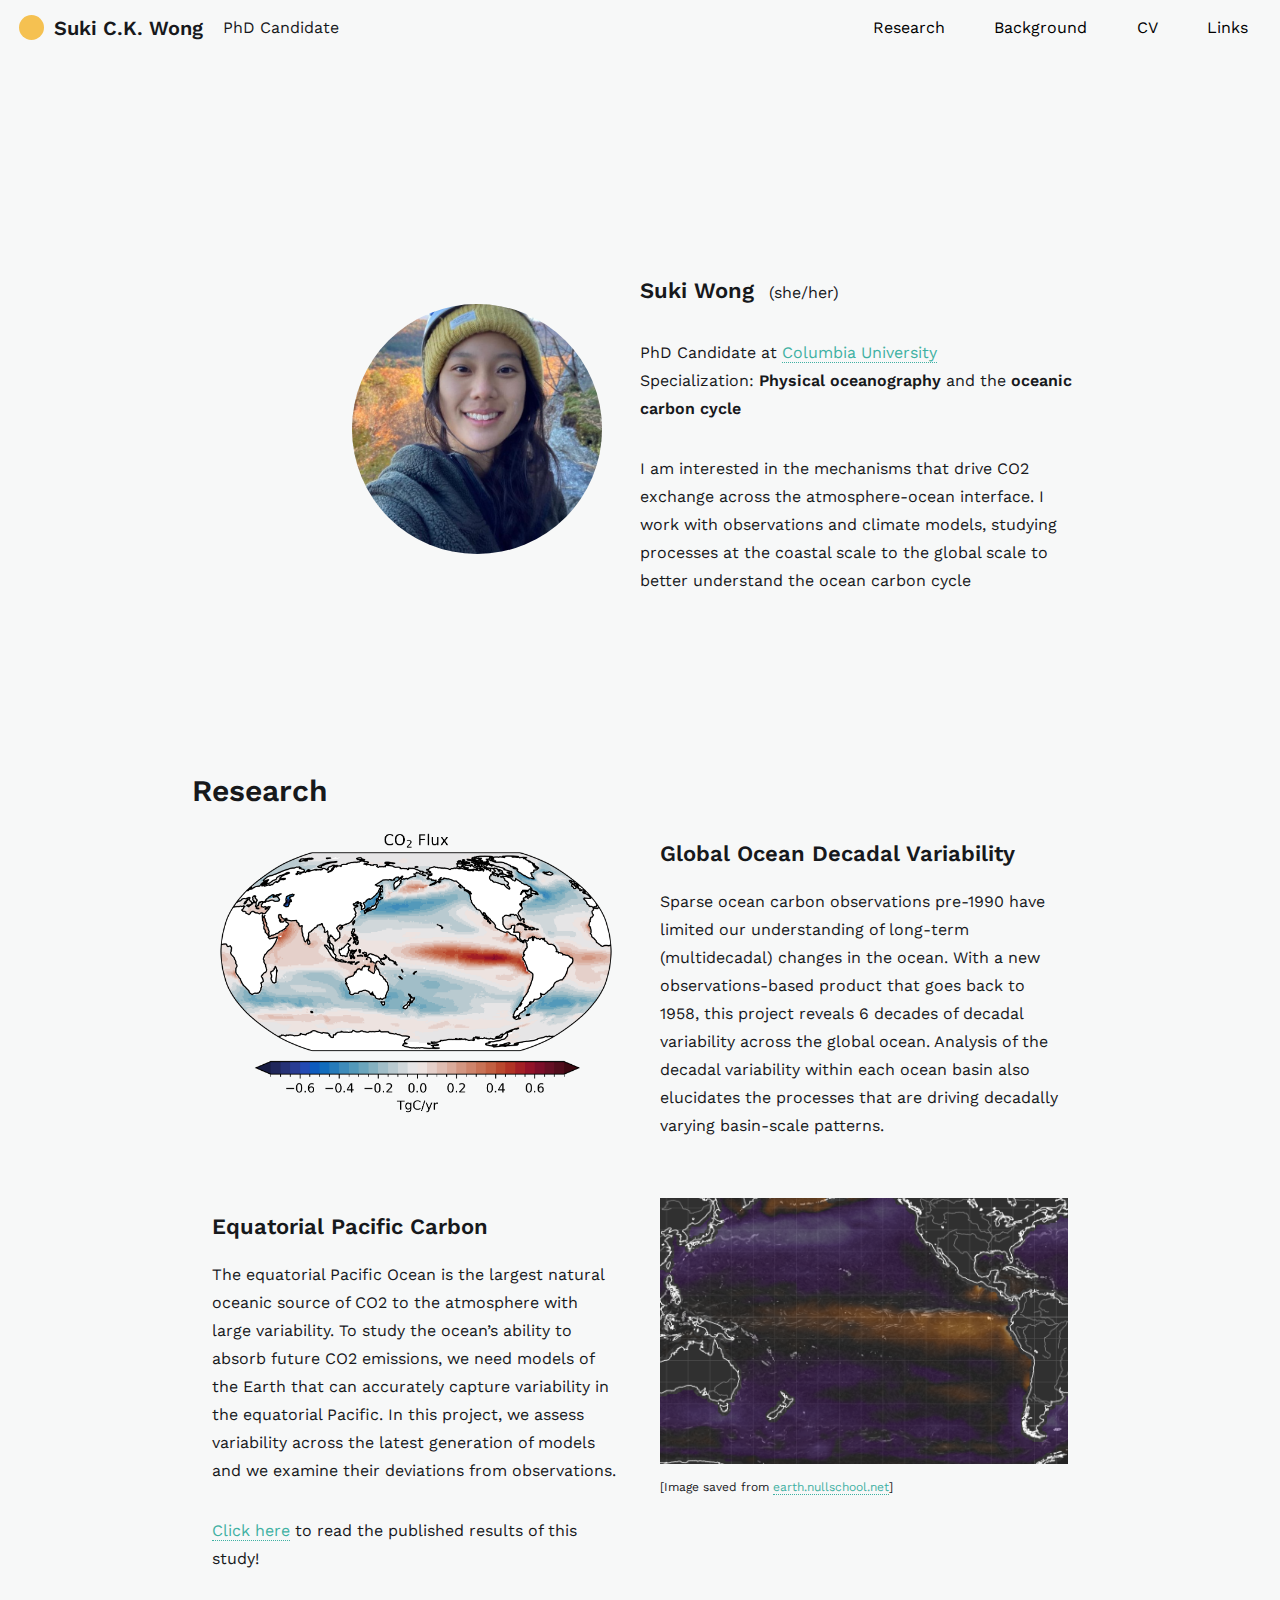
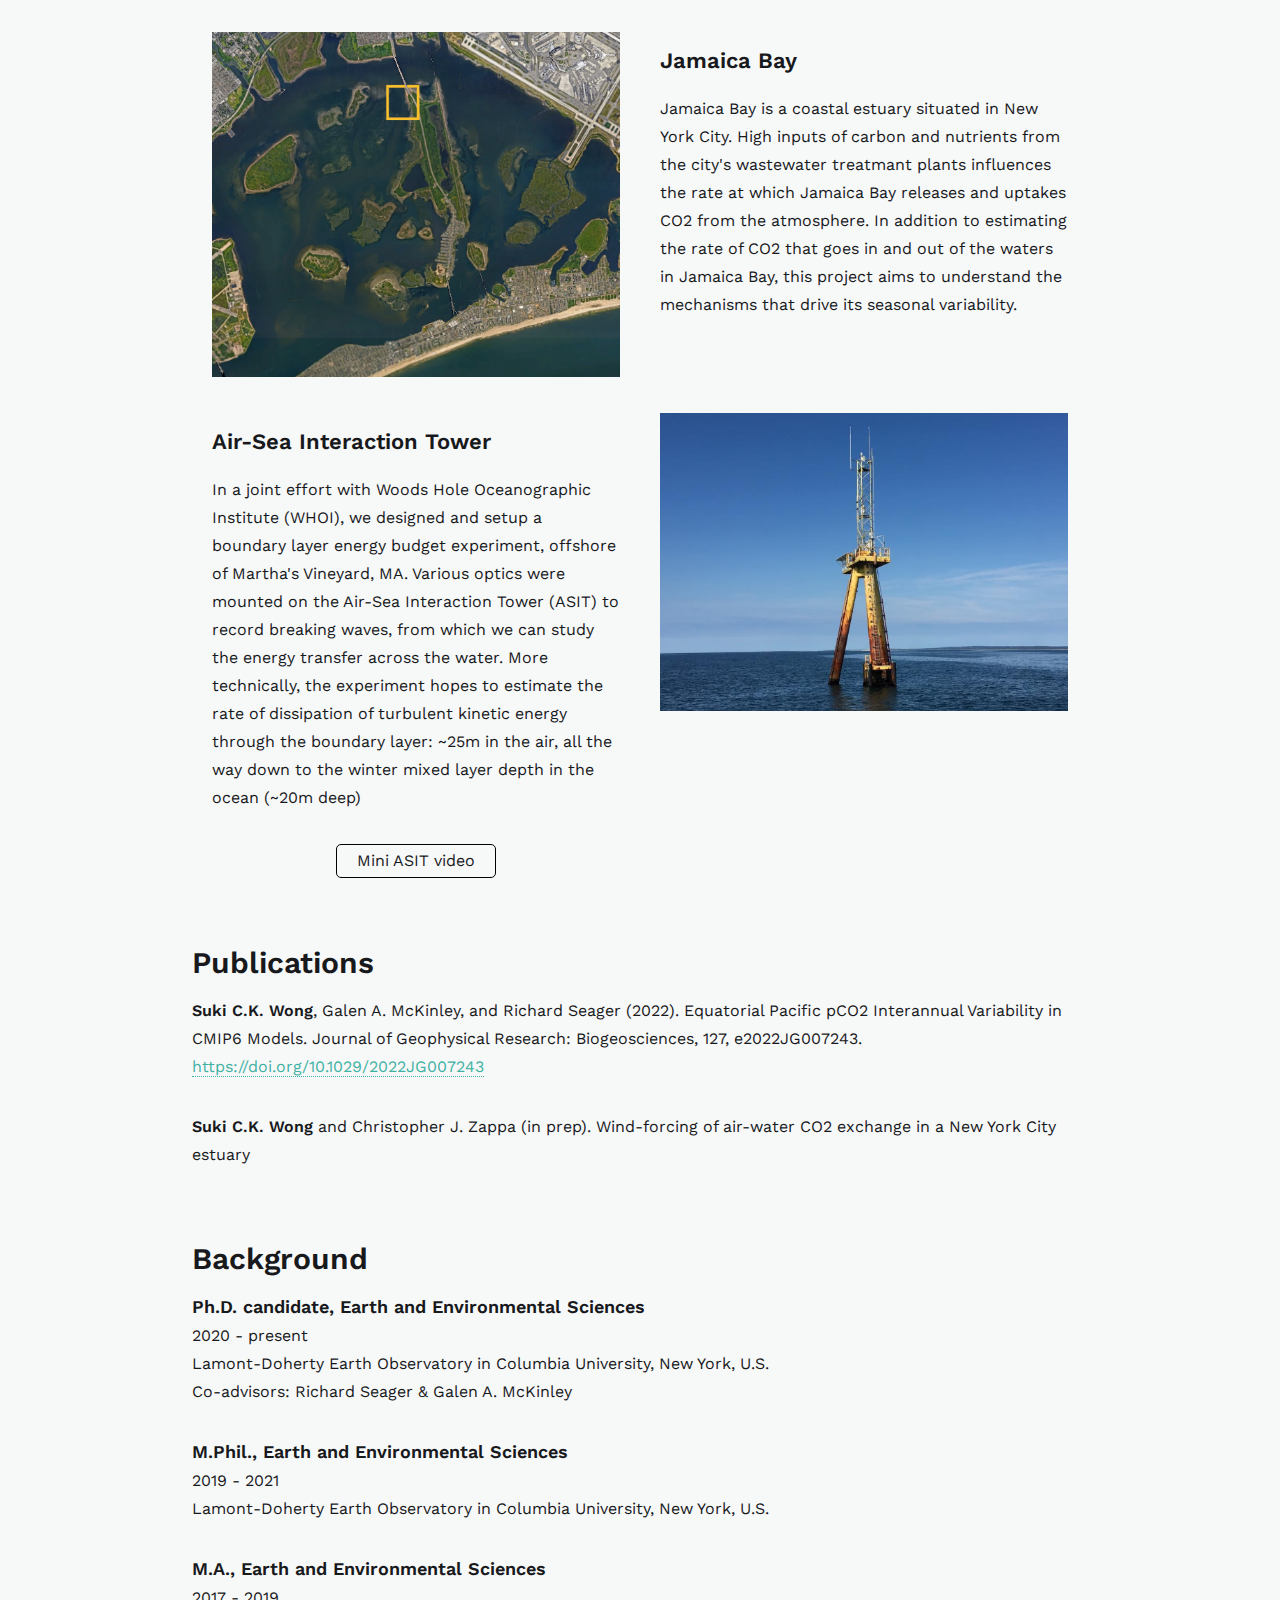
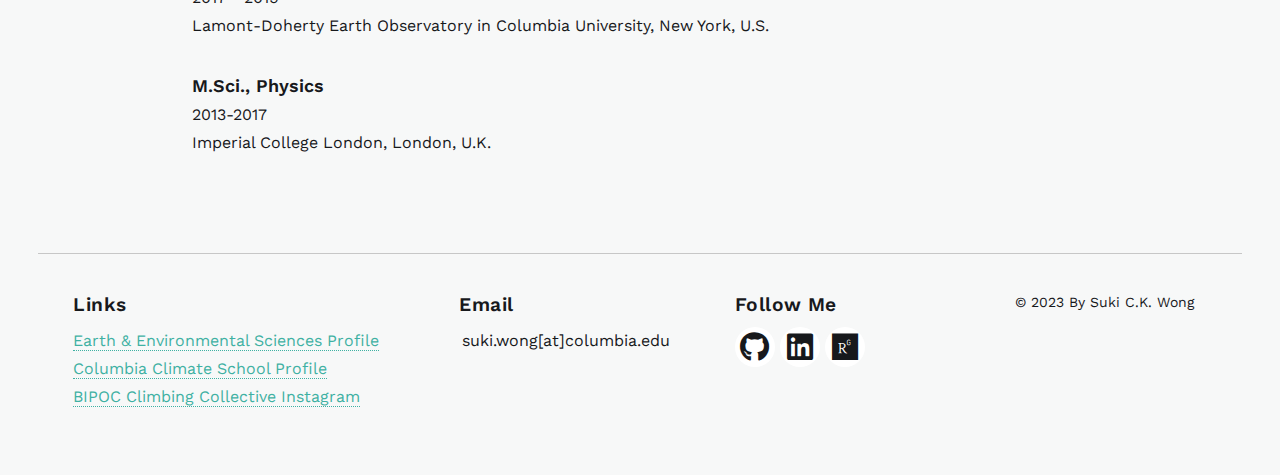
==== commit 321e180b: "jamaica photo change" ====
--- a/index.html
+++ b/index.html
@@ -121,7 +121,7 @@
 										
 										<div class="row2" id="flex">
 										  <div class="column" id="a">
-											<img src="JB.png", style="width:100%;">
+											<img src="jamaica.png", style="width:100%;">
 										  </div>
 										  <div class="column", id="b">
 											<h4 class="project-title"><strong>Jamaica Bay</strong></h4>
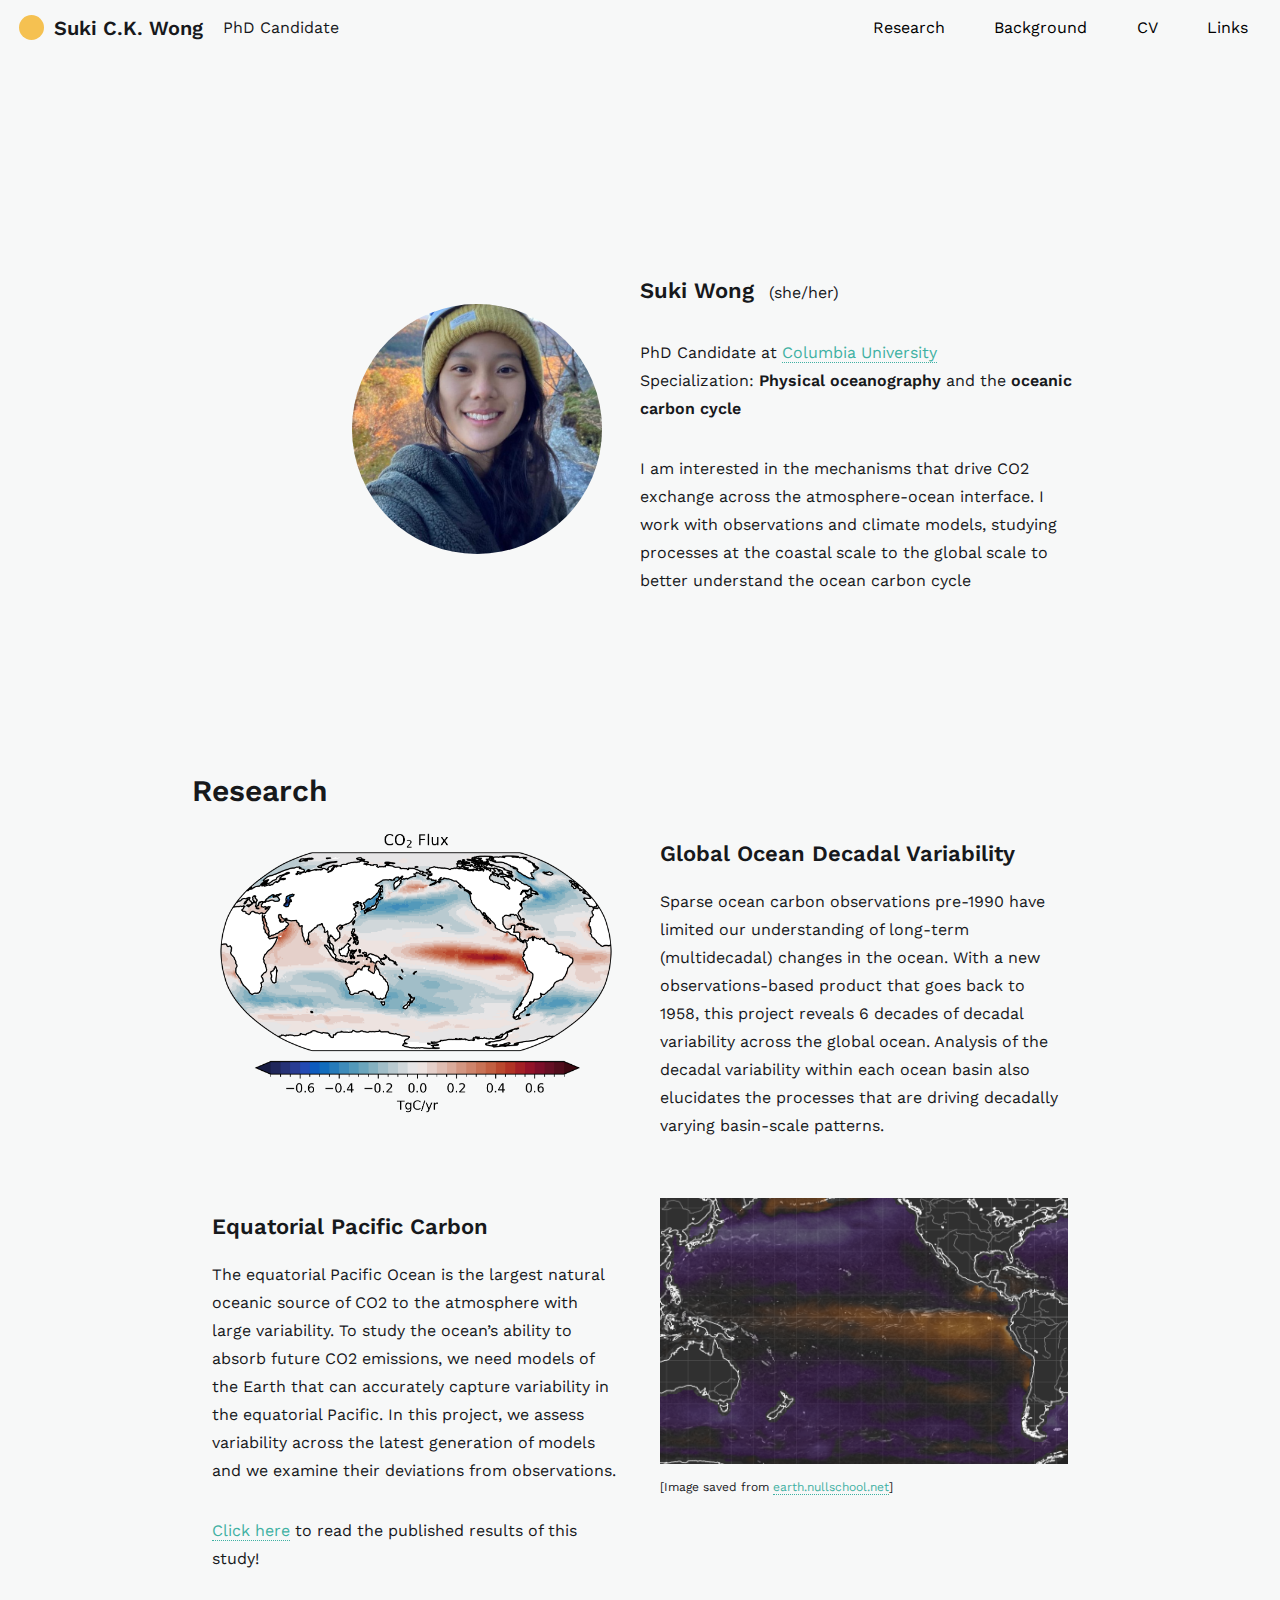
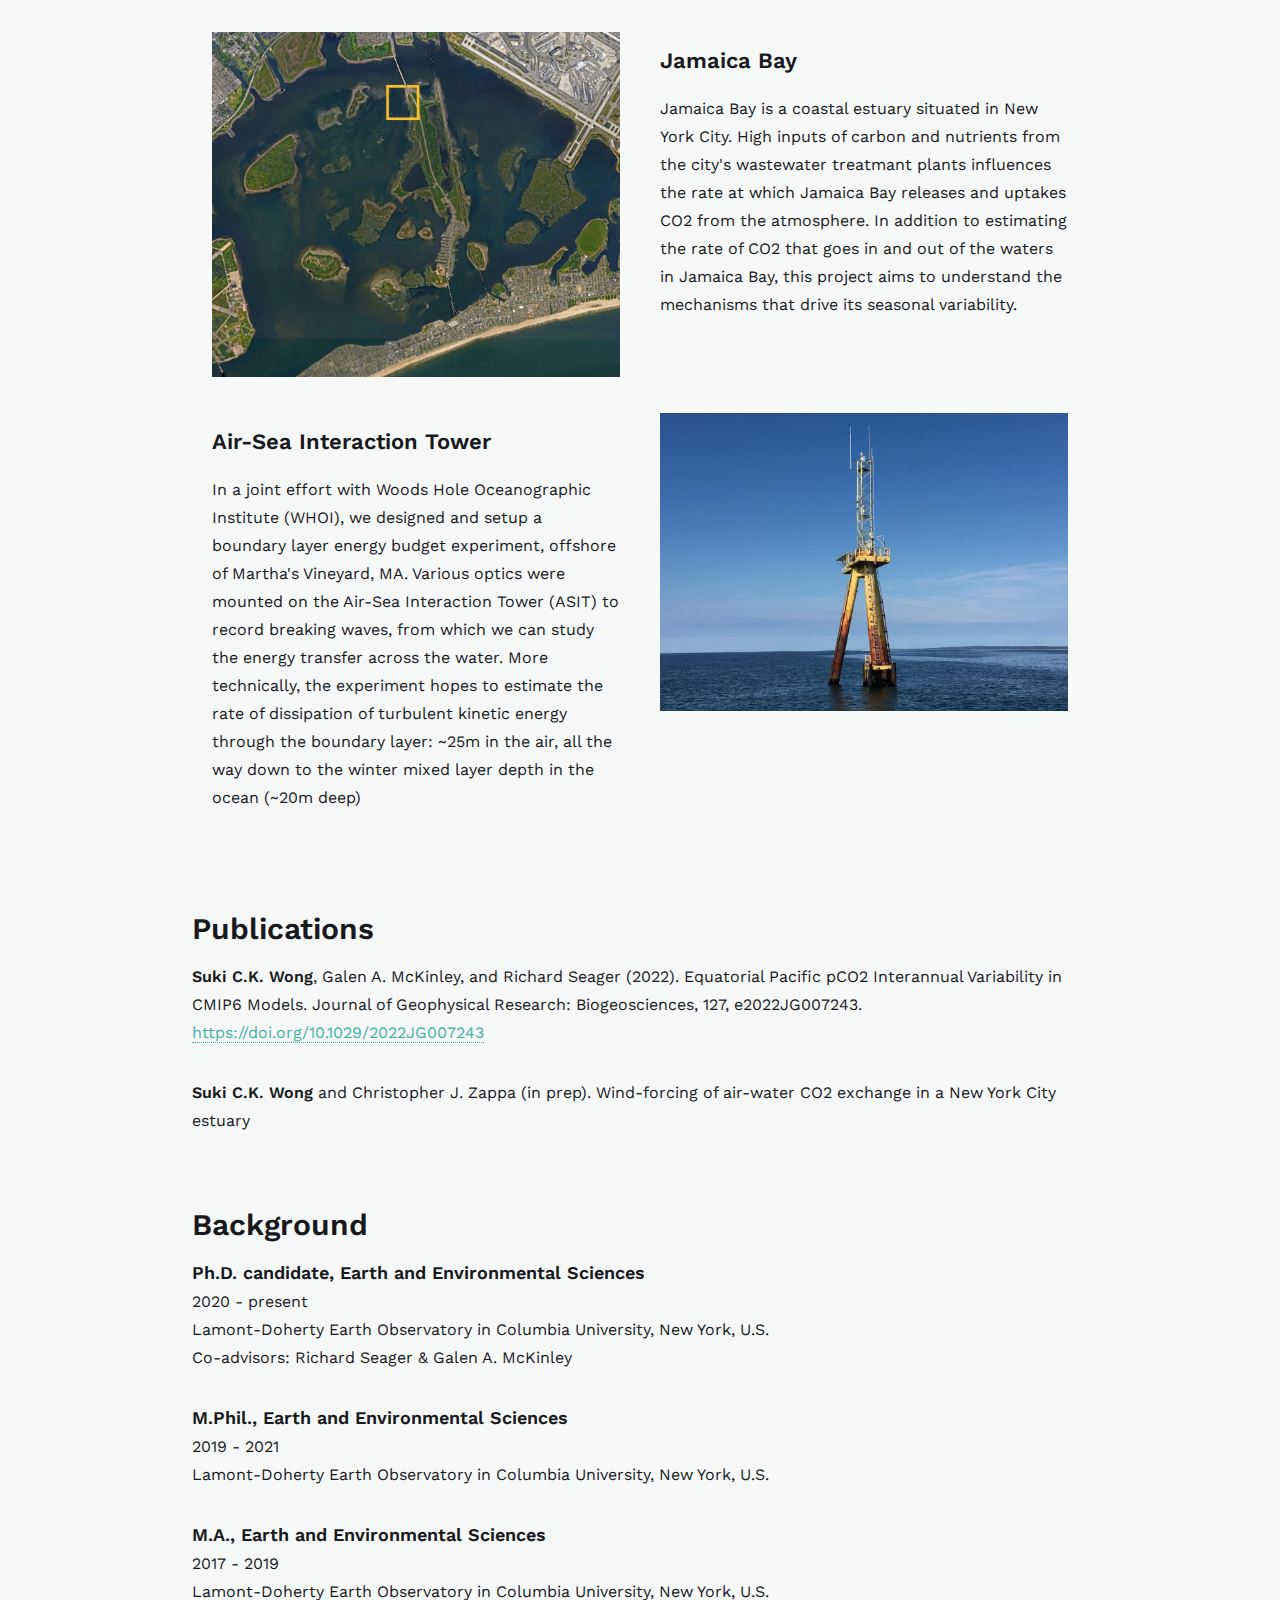
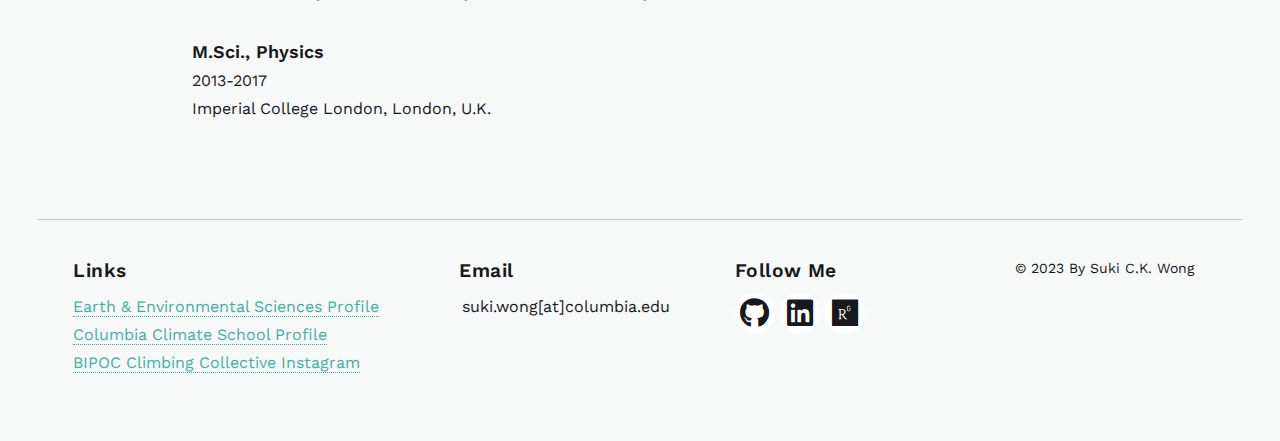
==== commit efe008a8: "hide ASIT mini video button" ====
--- a/index.html
+++ b/index.html
@@ -135,7 +135,7 @@
 											<h4 class="project-title"><strong>Air-Sea Interaction Tower</strong></h4>
 											<p> In a joint effort with Woods Hole Oceanographic Institute (WHOI), we designed and setup a boundary layer energy budget experiment, offshore of Martha's Vineyard, MA. Various optics were mounted on the Air-Sea Interaction Tower (ASIT) to record breaking waves, from which we can study the energy transfer across the water. More technically, the experiment hopes to estimate the rate of dissipation of turbulent kinetic energy through the boundary layer: ~25m in the air, all the way down to the winter mixed layer depth in the ocean (~20m deep)</p>
 										  <div class="column", style="text-align:center;">
-											<button type="button" class="collapsible">Mini ASIT video</button>
+										<!-- <button type="button" class="collapsible">Mini ASIT video</button> -->
 													<div class="video-content">
 													  Compiled from various short recordings taken on my phone
 													  <video onloadstart="this.volume=0.2" width="100%" height="auto" controls>
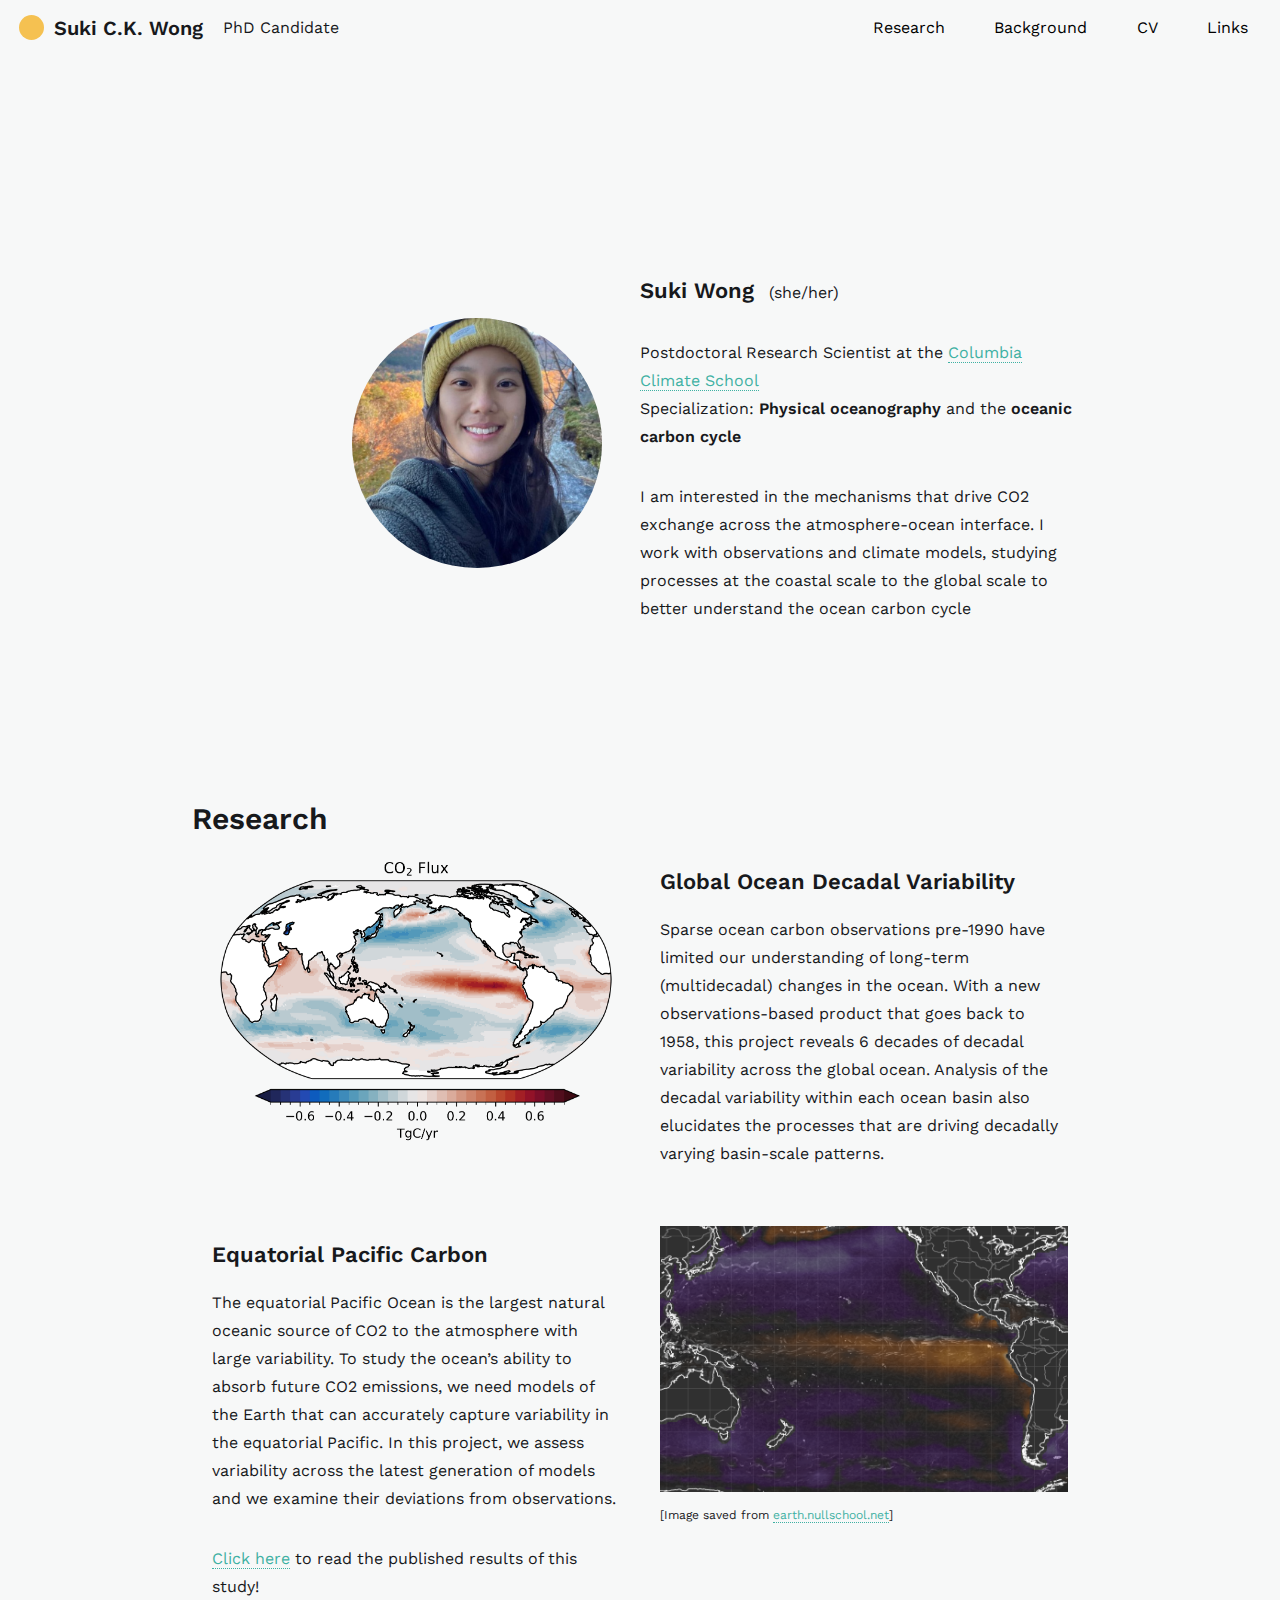
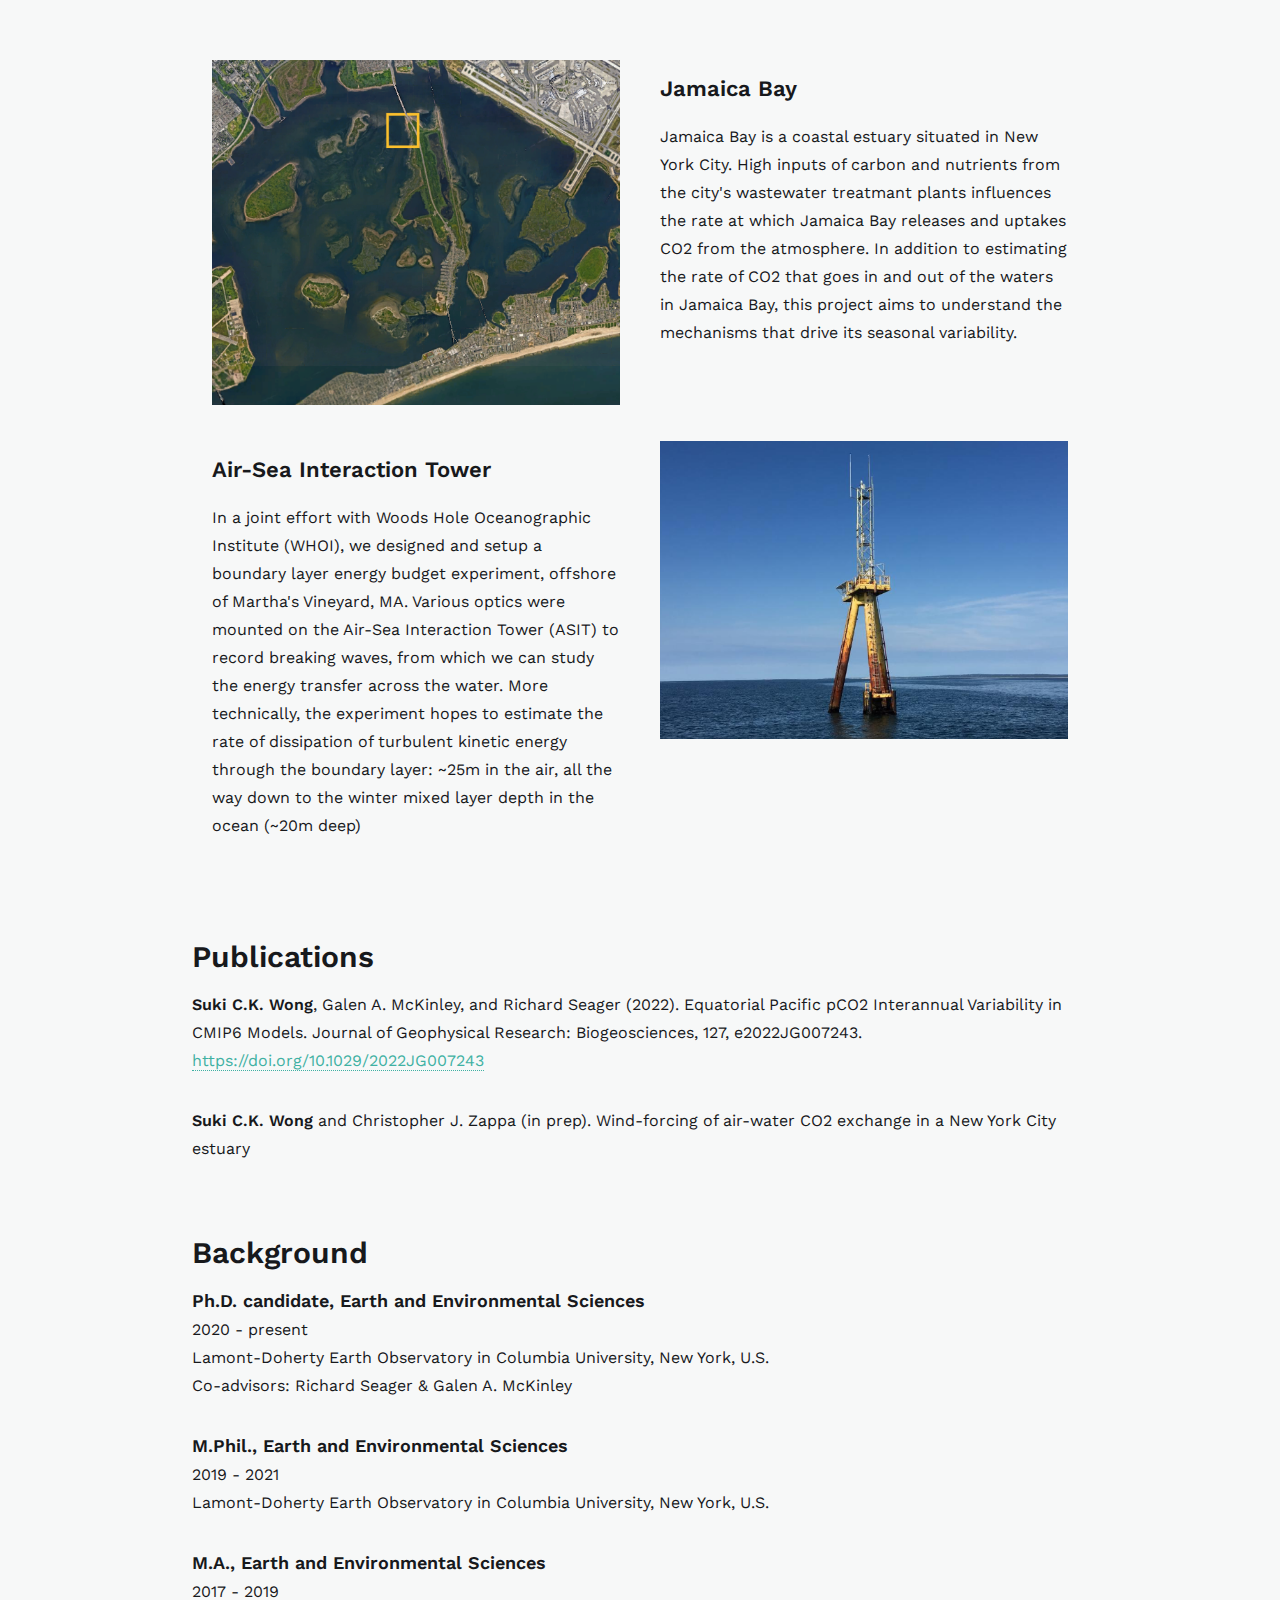
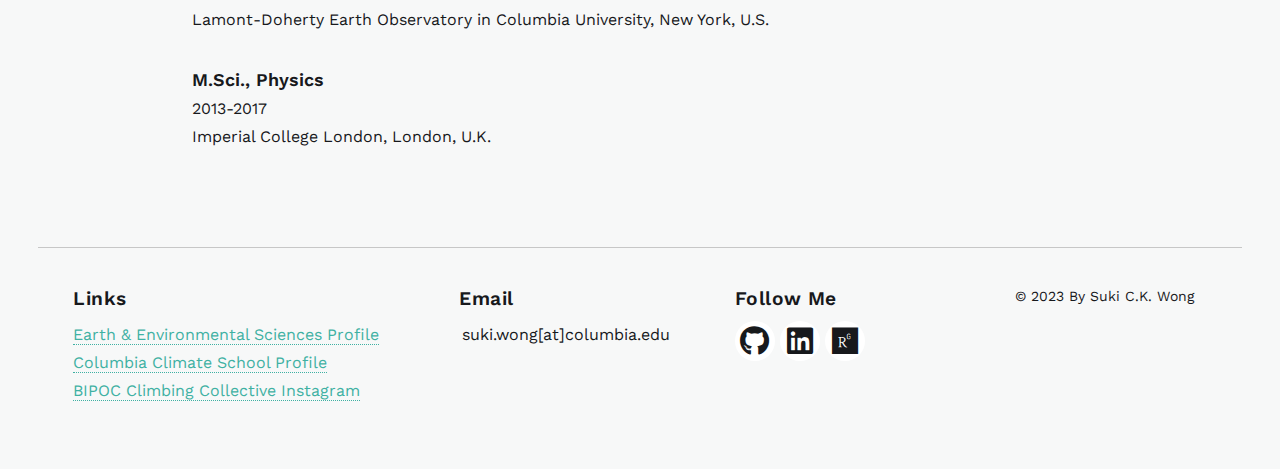
==== commit 4f35e60f: "Update index.html" ====
--- a/index.html
+++ b/index.html
@@ -65,8 +65,8 @@
 							<div class="profile" ><div class="img-gap"><img src ="./suki_crop.jpeg"></div></div><header class="special">
 								<div class="bio">
 									<h4 id="name">Suki Wong</h4><p class="pronouns">(she/her)</p>
-									<p>PhD Candidate
-									at <a href="https://eesc.columbia.edu/content/suki-c-k-wong" target="_blank">Columbia University</a><br>
+									<p>Postdoctoral Research Scientist
+									at the <a href="https://people.climate.columbia.edu/users/profile/suki-wong" target="_blank">Columbia Climate School</a><br>
 									Specialization: <b>Physical oceanography</b> and the <b>oceanic carbon cycle</b>
 									</p>
 									<p class="blurb">I am interested in the mechanisms that drive CO2 exchange across the atmosphere-ocean interface. 
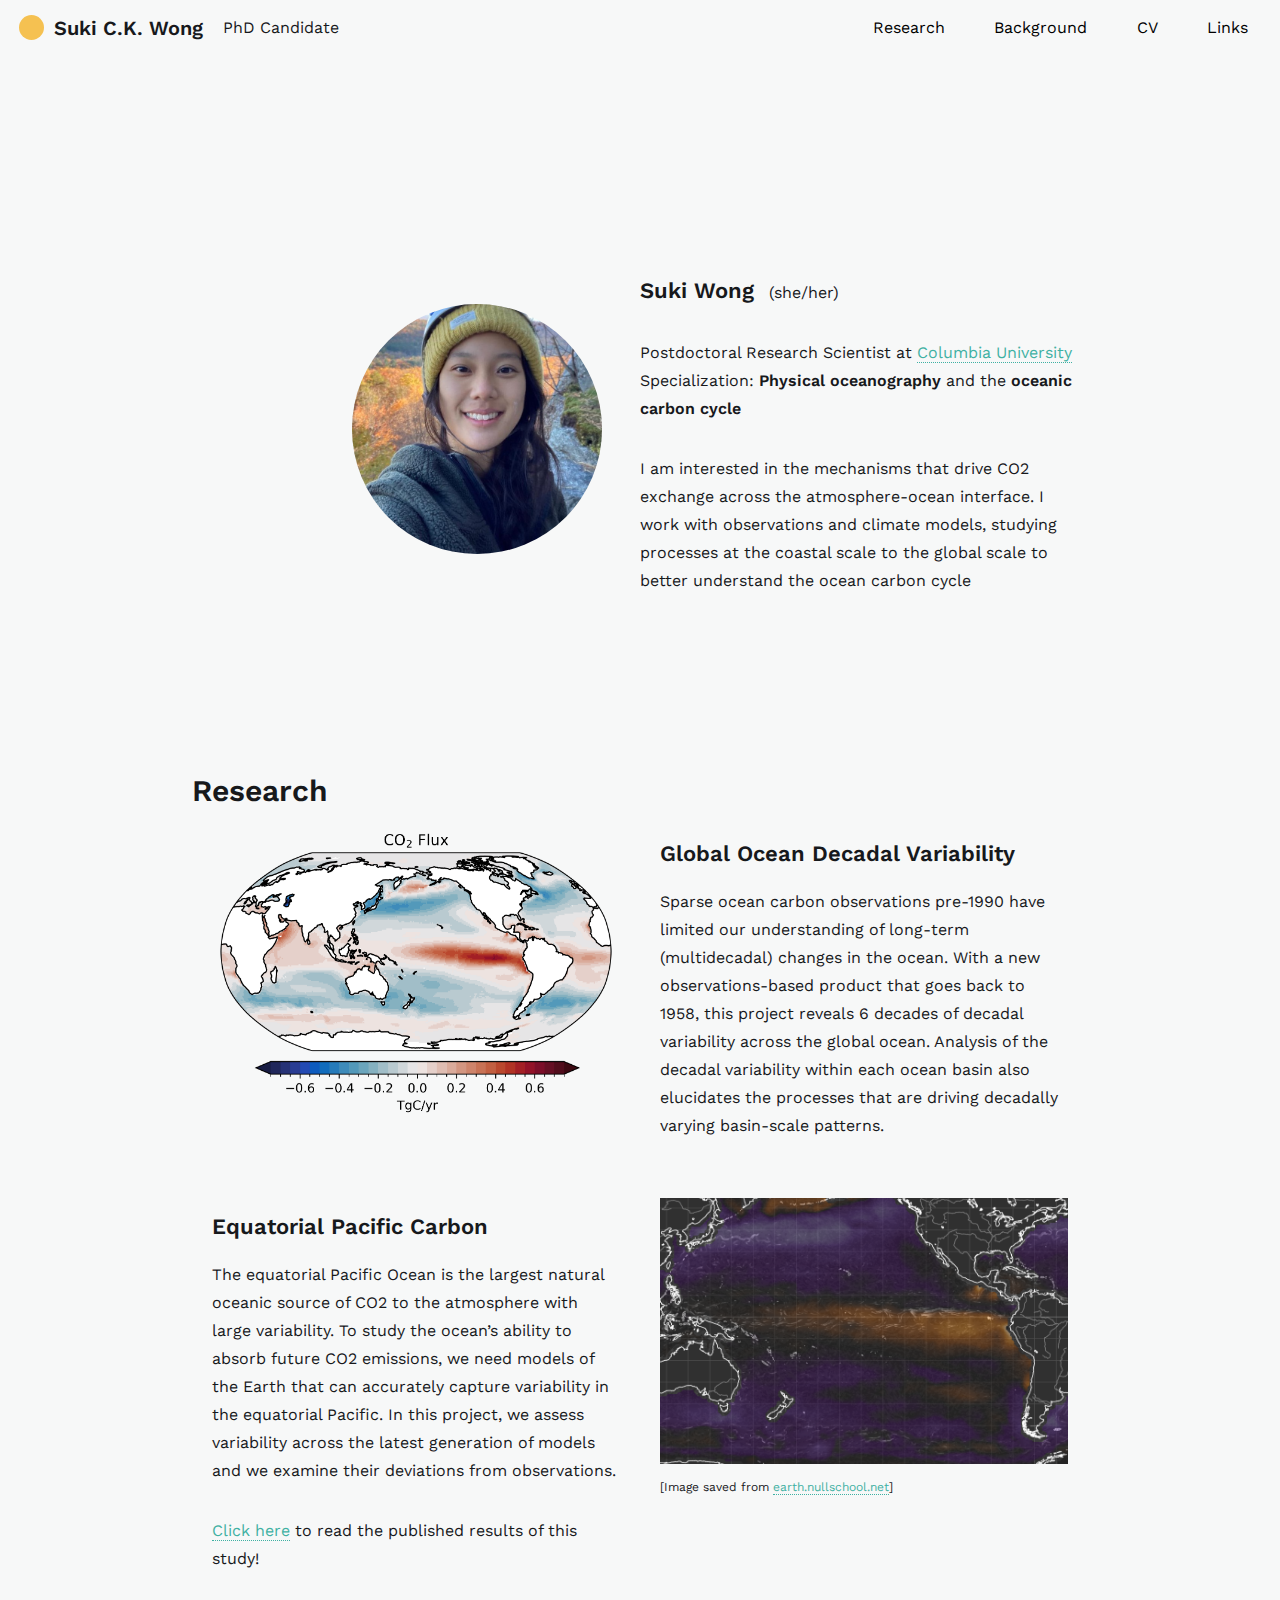
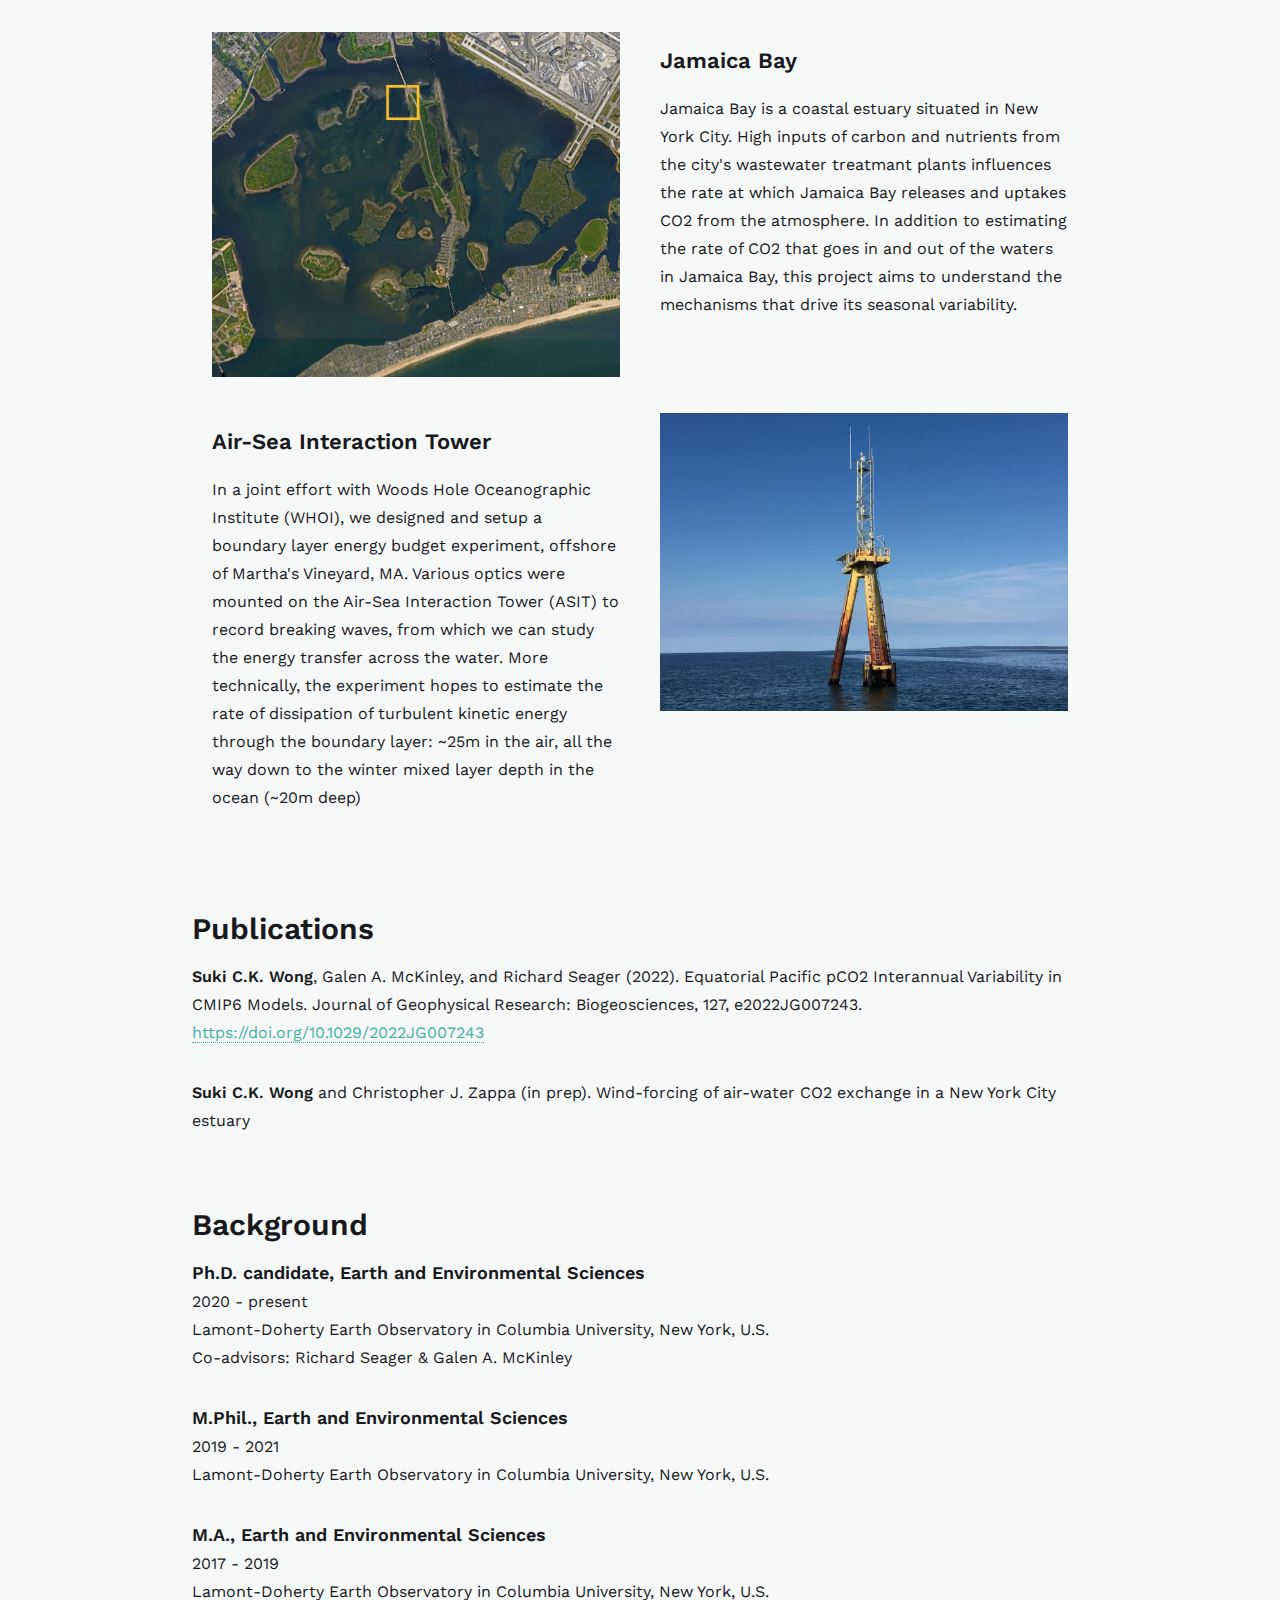
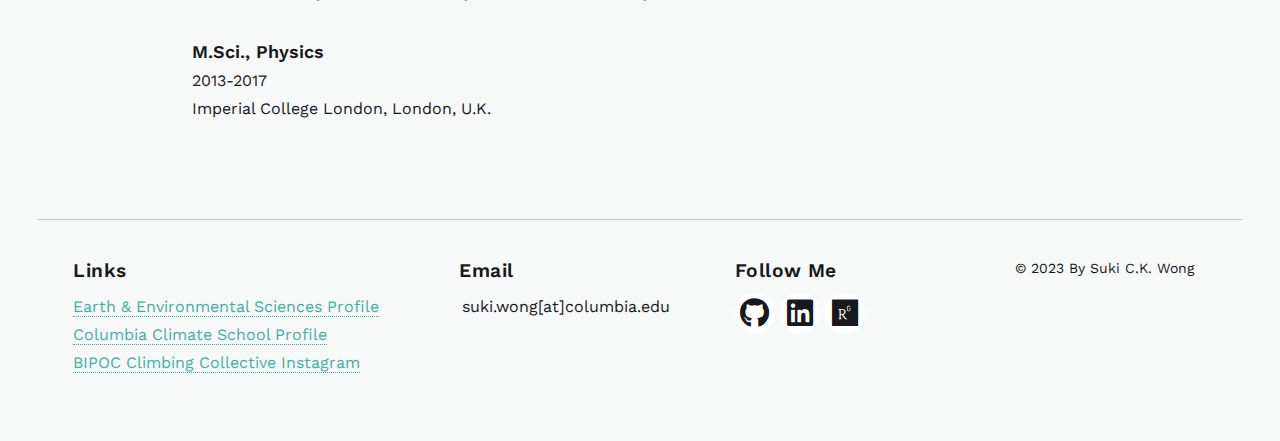
==== commit 65923ab5: "Update index.html" ====
--- a/index.html
+++ b/index.html
@@ -66,7 +66,7 @@
 								<div class="bio">
 									<h4 id="name">Suki Wong</h4><p class="pronouns">(she/her)</p>
 									<p>Postdoctoral Research Scientist
-									at the <a href="https://people.climate.columbia.edu/users/profile/suki-wong" target="_blank">Columbia Climate School</a><br>
+									at <a href="https://people.climate.columbia.edu/users/profile/suki-wong" target="_blank">Columbia University</a><br>
 									Specialization: <b>Physical oceanography</b> and the <b>oceanic carbon cycle</b>
 									</p>
 									<p class="blurb">I am interested in the mechanisms that drive CO2 exchange across the atmosphere-ocean interface. 
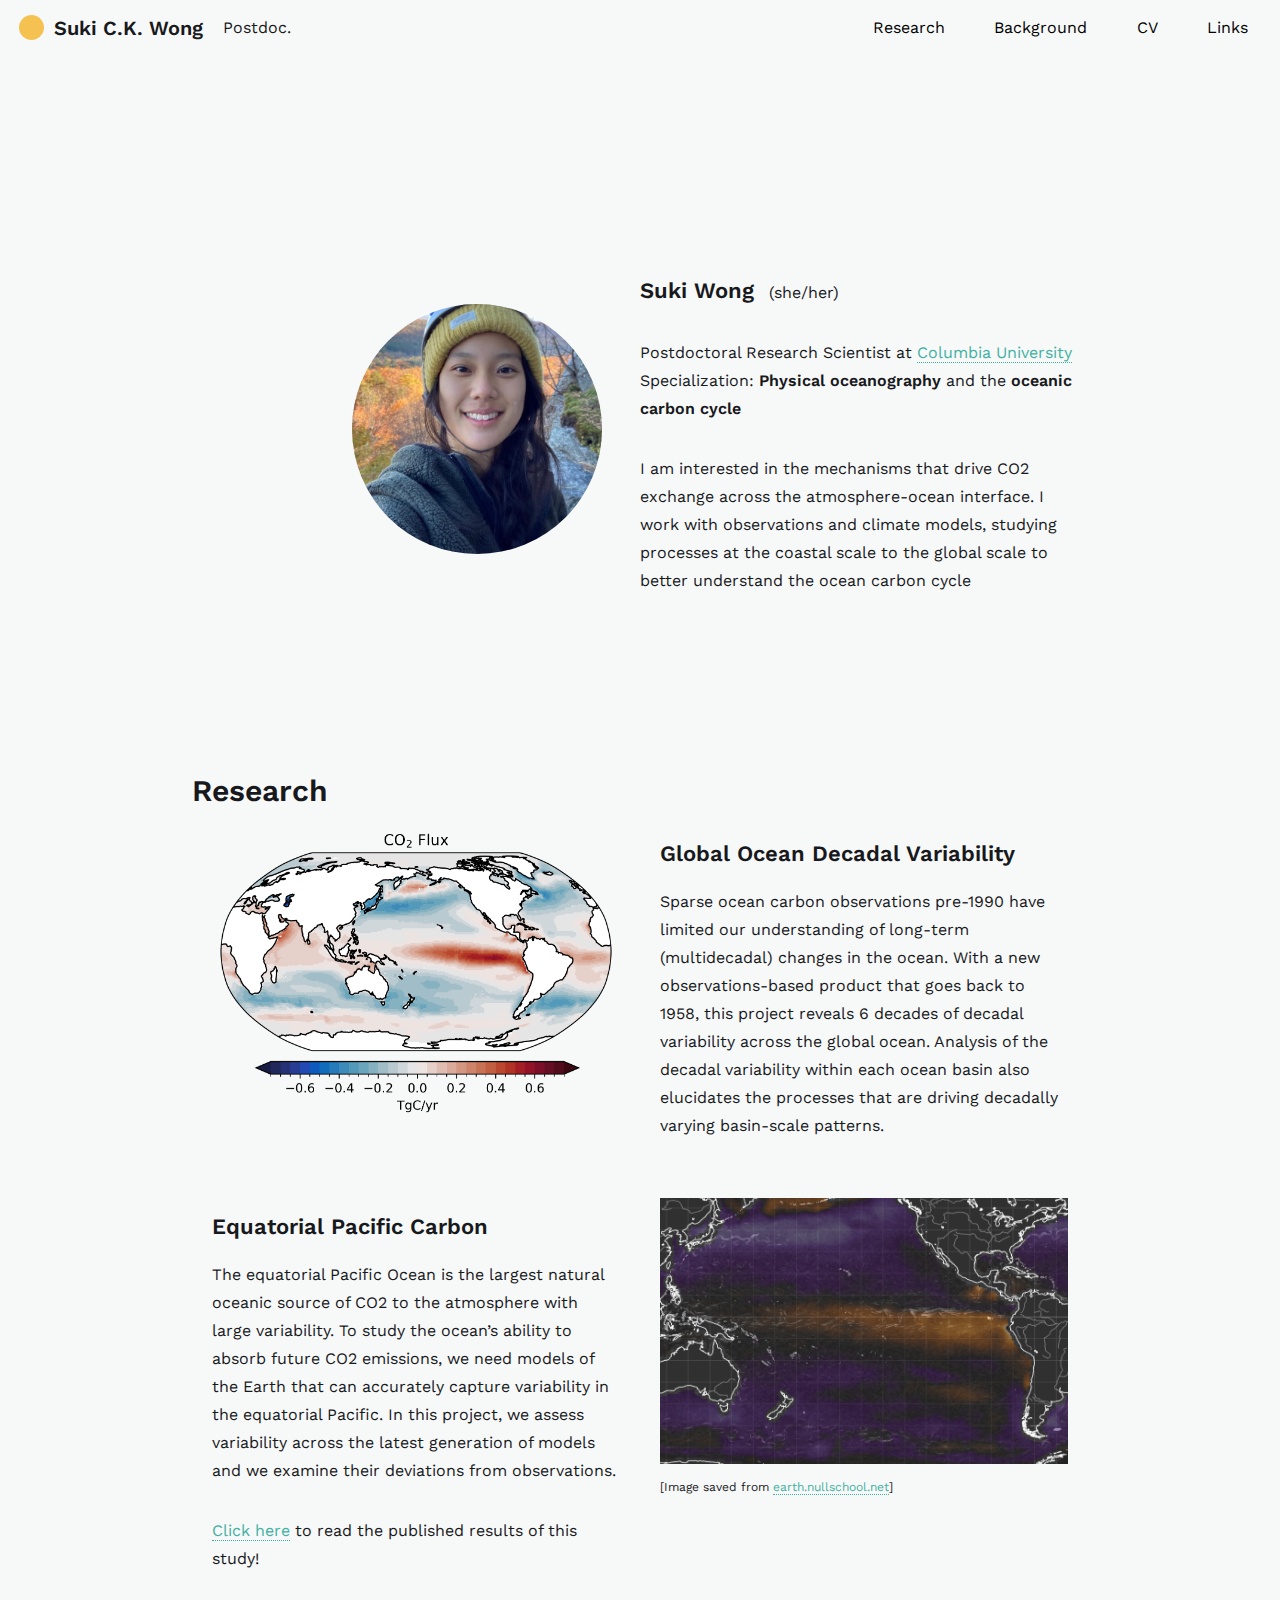
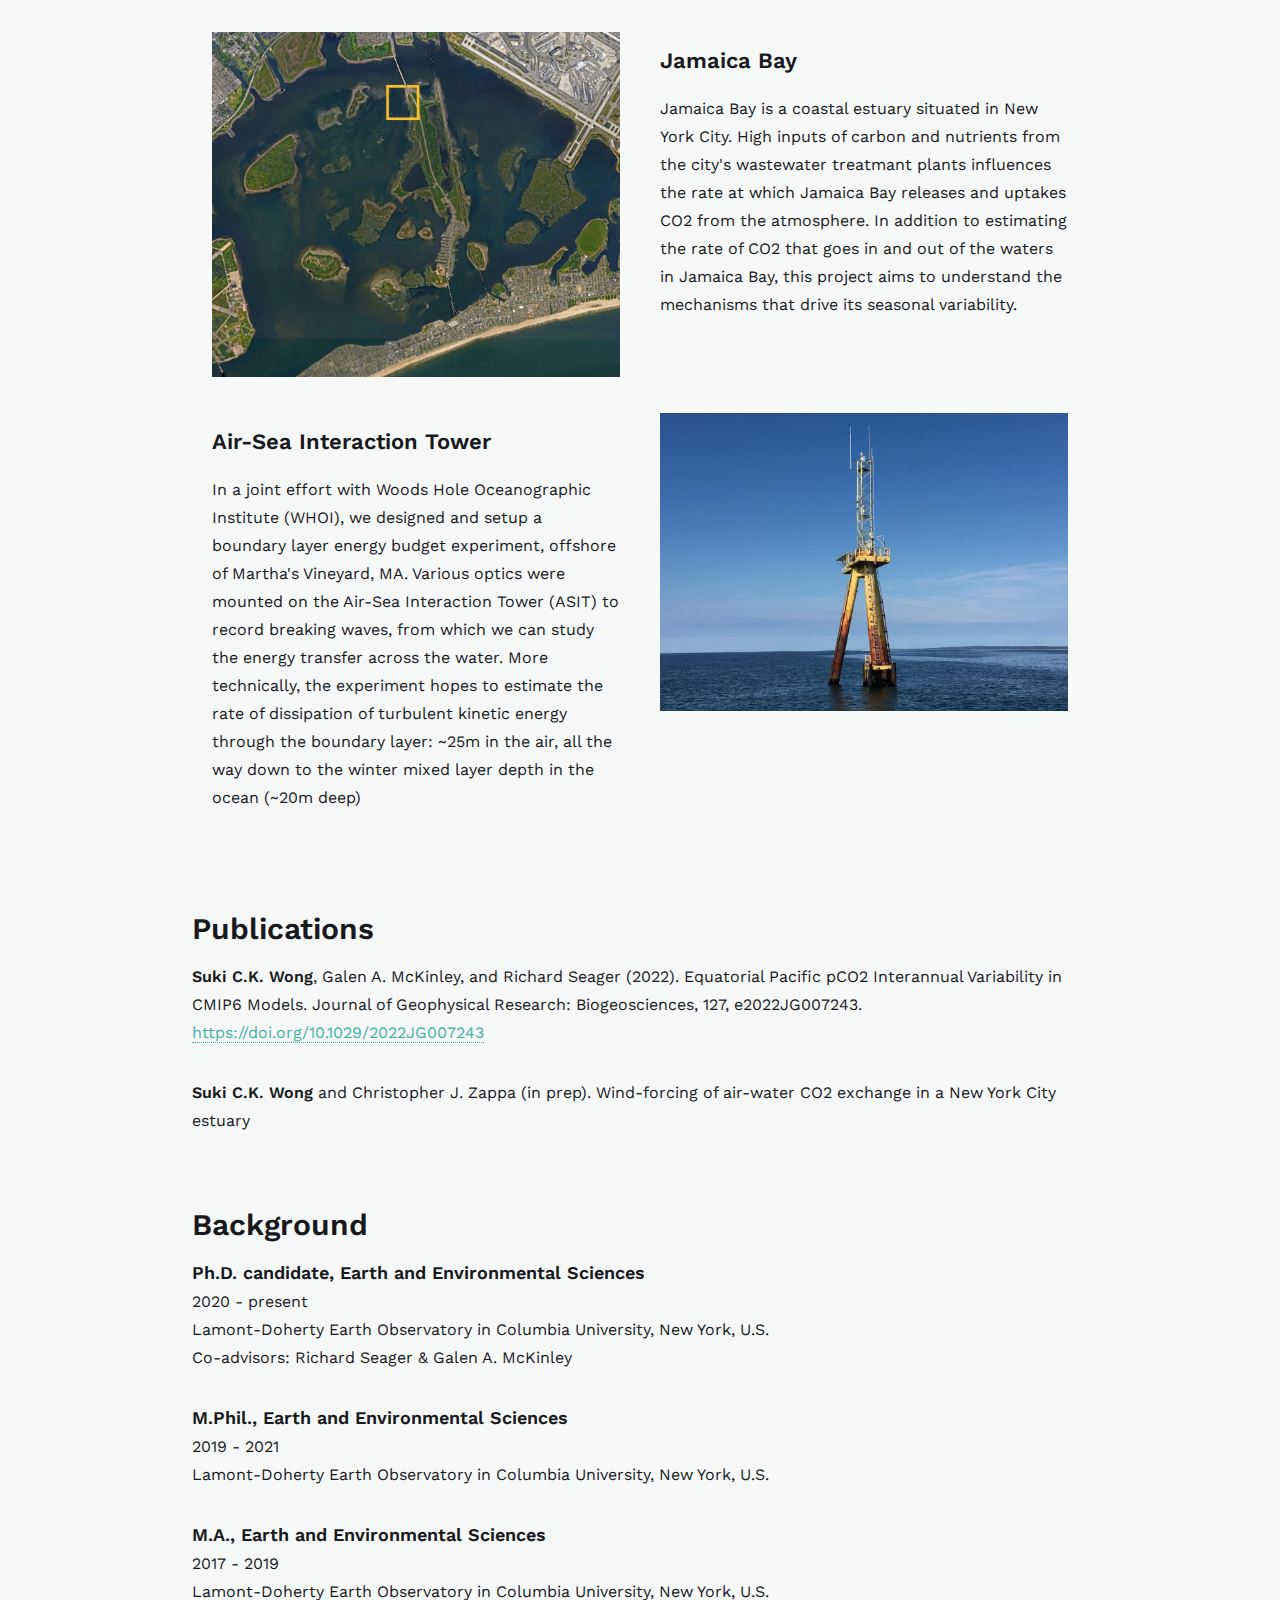
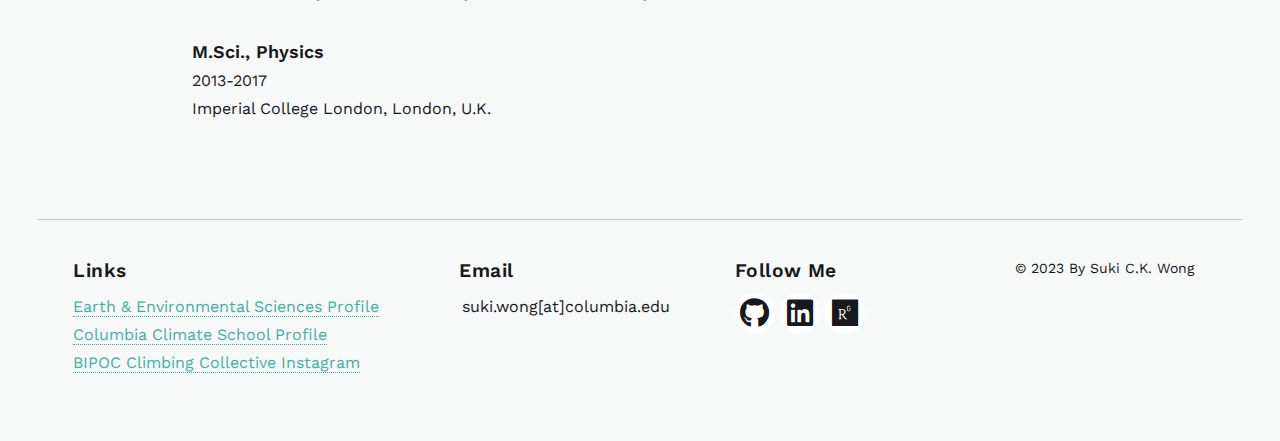
==== commit 64cf6e5b: "Update index.html" ====
--- a/index.html
+++ b/index.html
@@ -21,7 +21,7 @@
 					<div class='header-name'>
 						<div class="circle" style="display:inline-block;"></div>
 						<h1 id="name"><a href="#">Suki C.K. Wong</a></h1>
-						<div class="title", style="font-weight:400;"><p>PhD Candidate</p></div>
+						<div class="title", style="font-weight:400;"><p>Postdoc.</p></div>
 					</div>
 					
 					
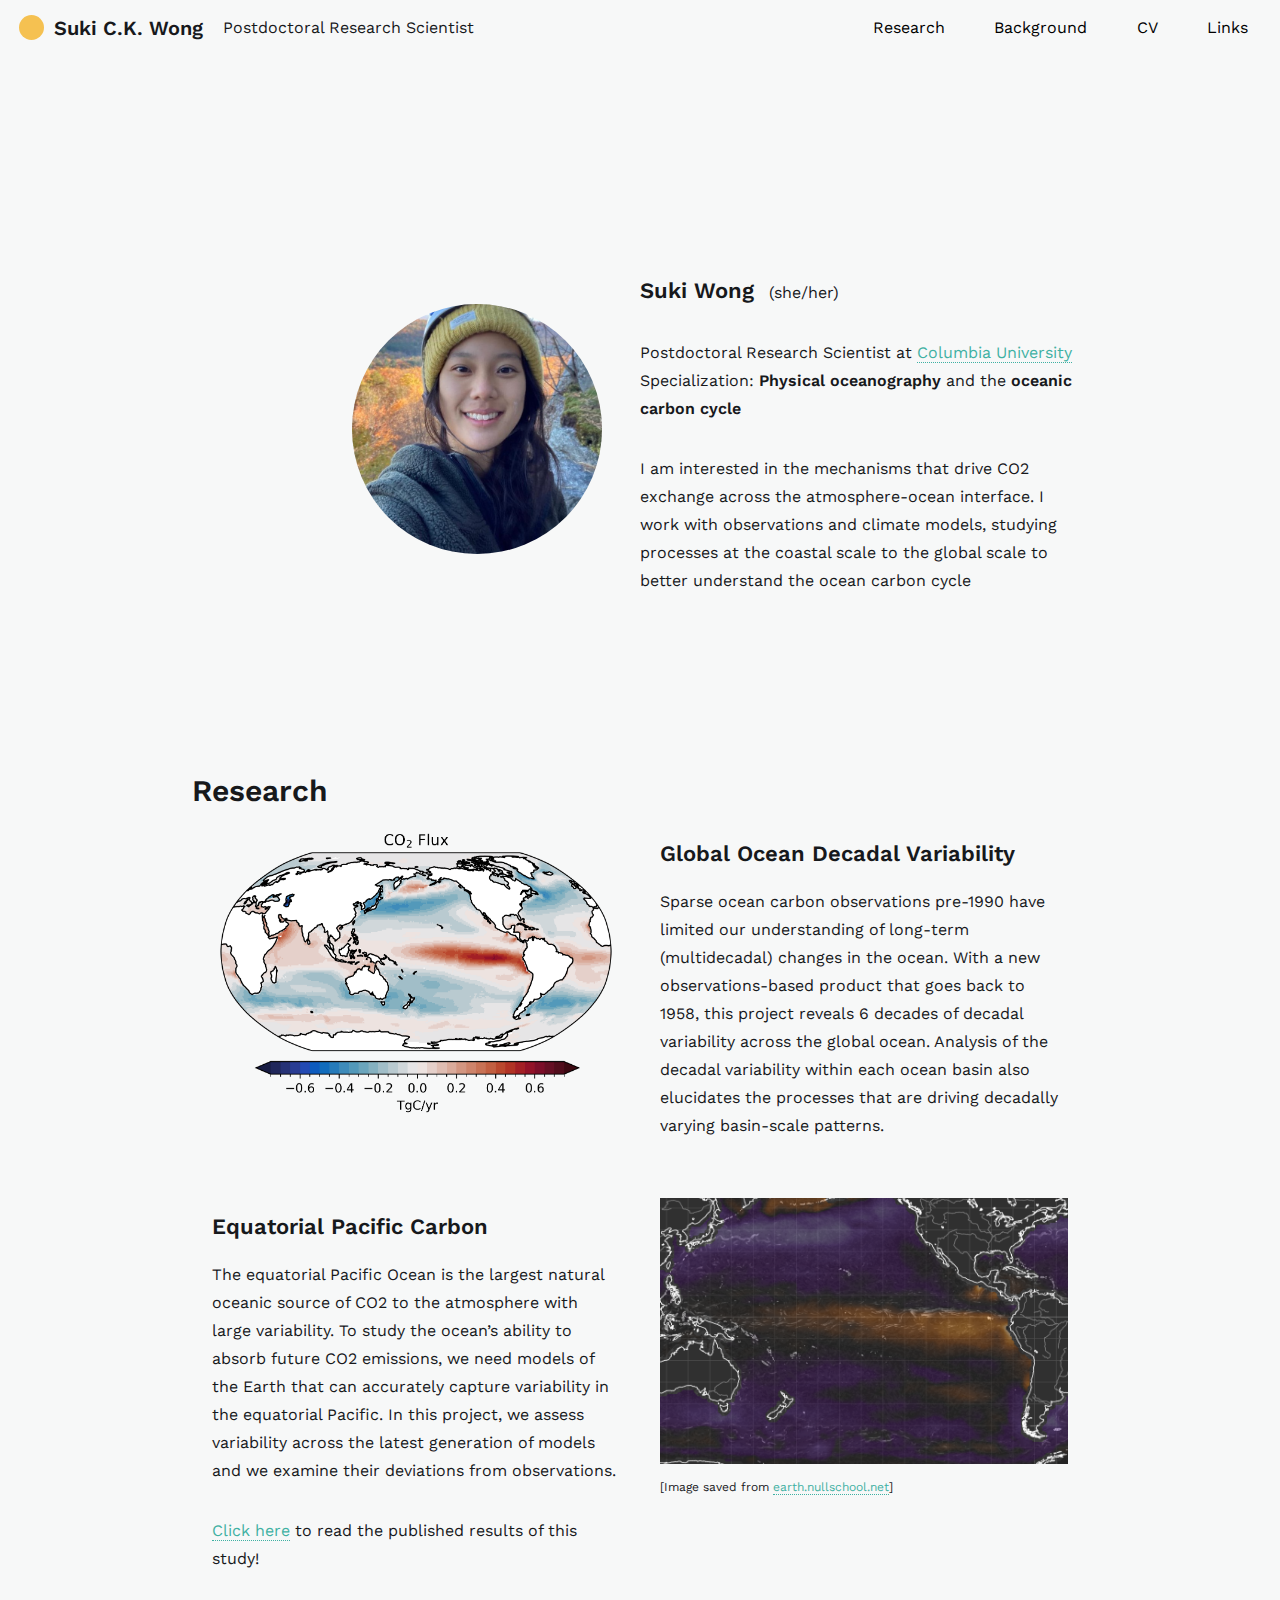
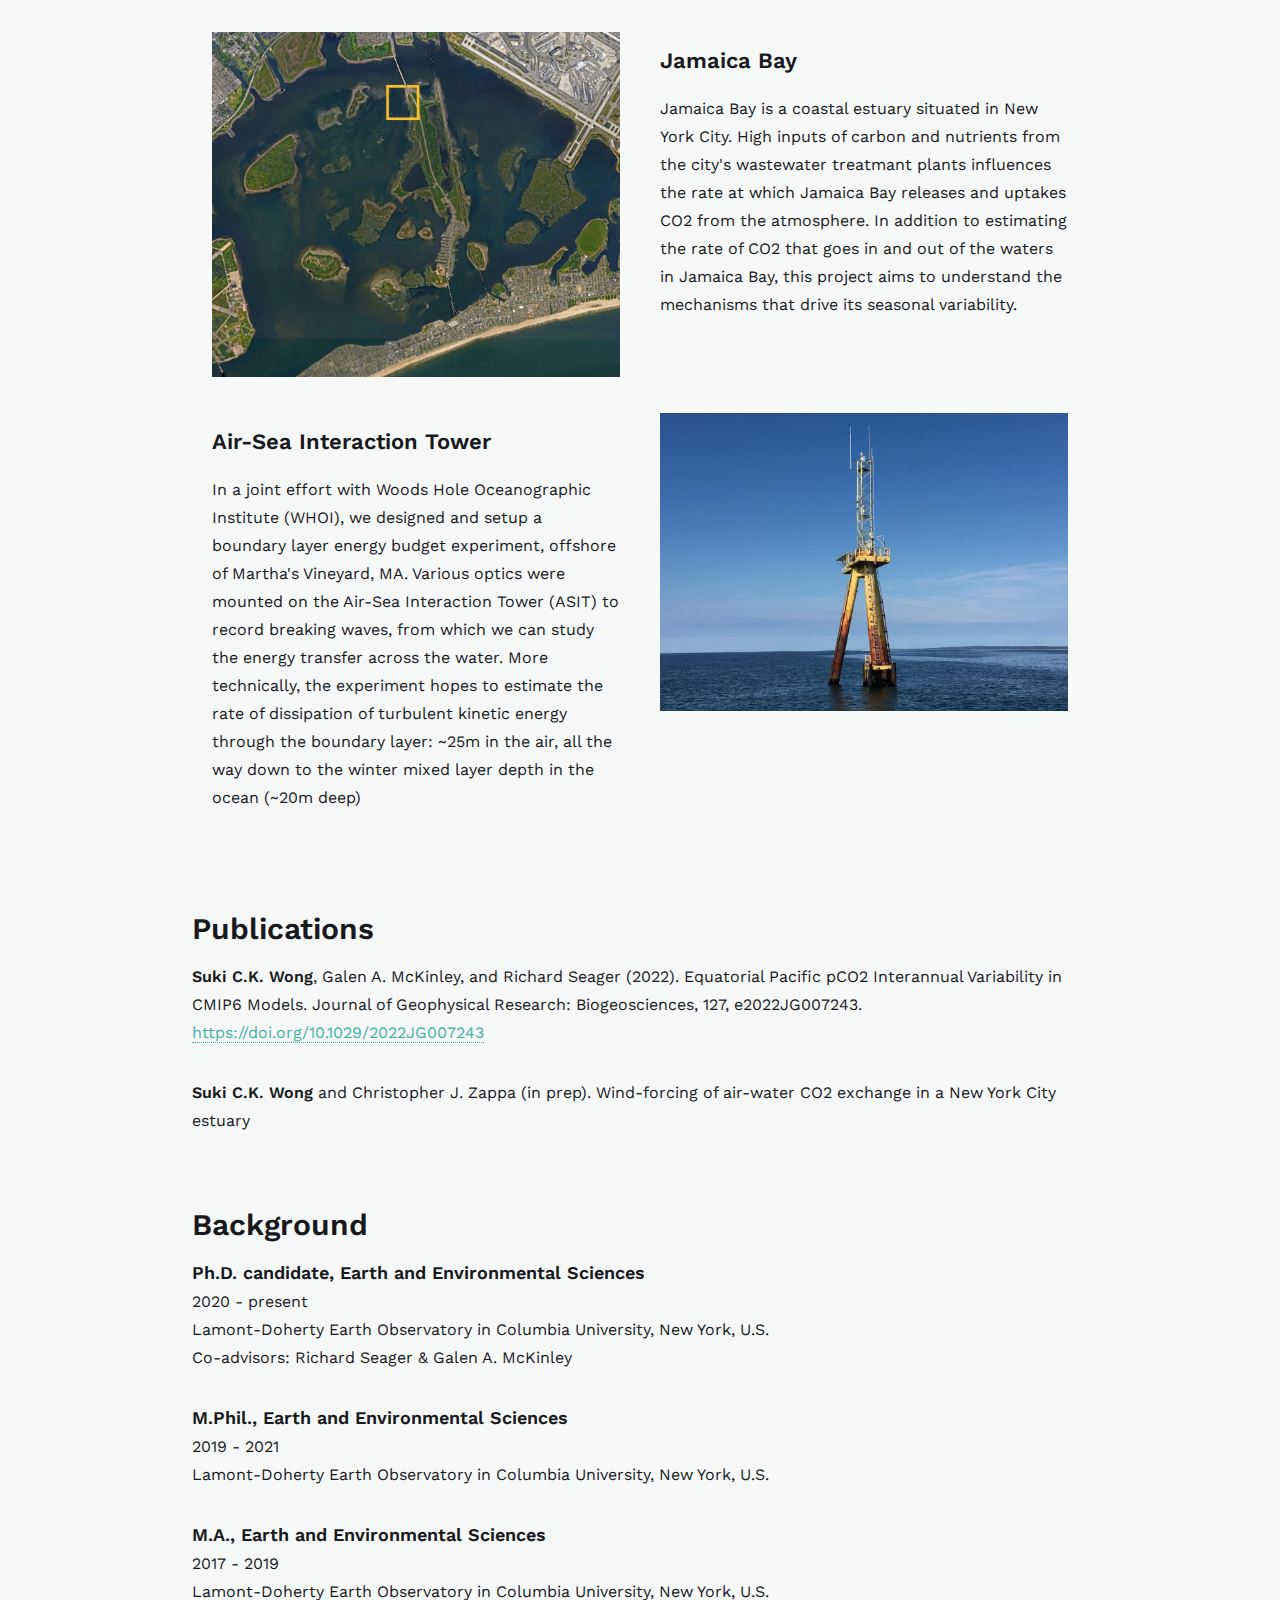
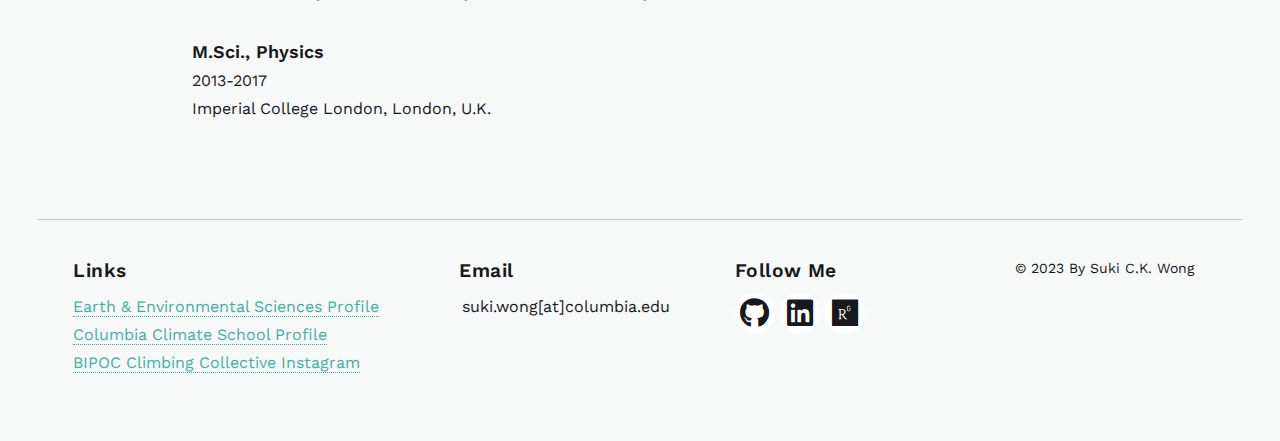
==== commit 03cb499e: "Update index.html" ====
--- a/index.html
+++ b/index.html
@@ -21,7 +21,7 @@
 					<div class='header-name'>
 						<div class="circle" style="display:inline-block;"></div>
 						<h1 id="name"><a href="#">Suki C.K. Wong</a></h1>
-						<div class="title", style="font-weight:400;"><p>Postdoc.</p></div>
+						<div class="title", style="font-weight:400;"><p>Postdoctoral Research Scientist</p></div>
 					</div>
 					
 					
